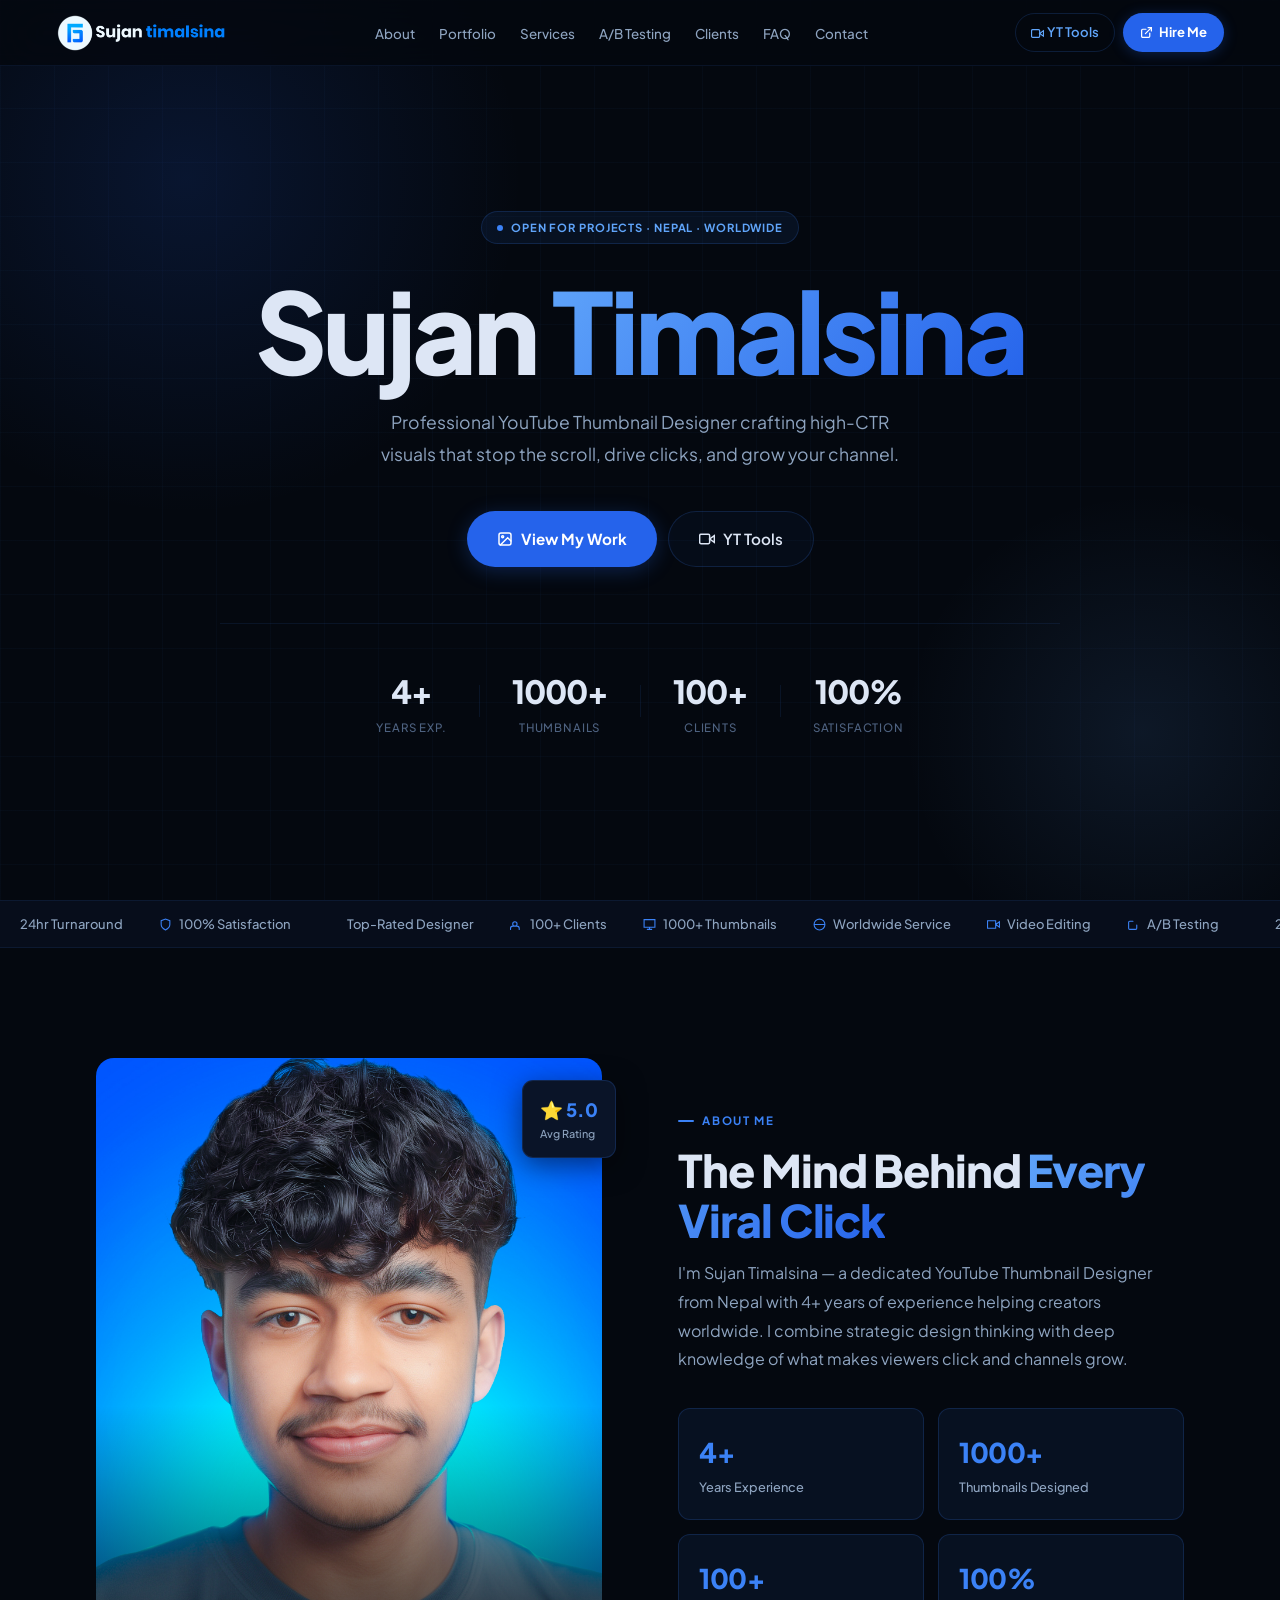
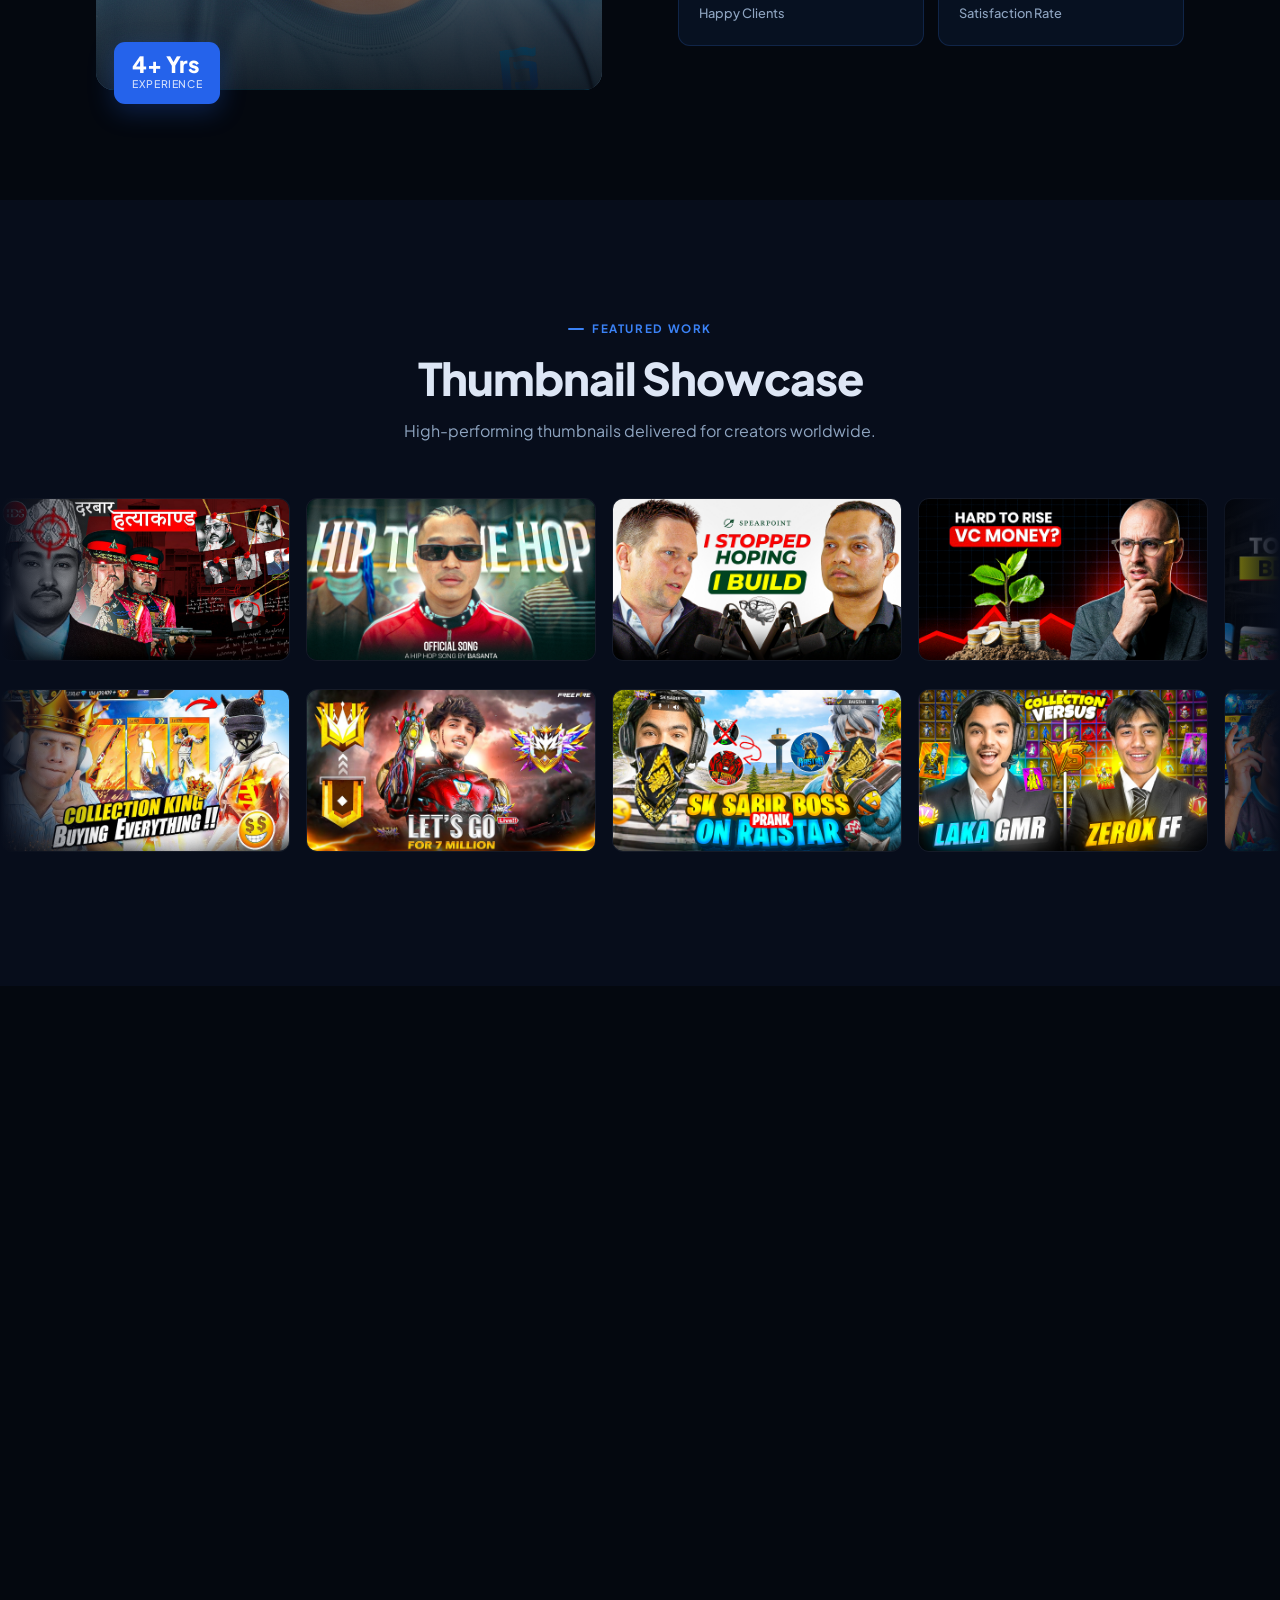
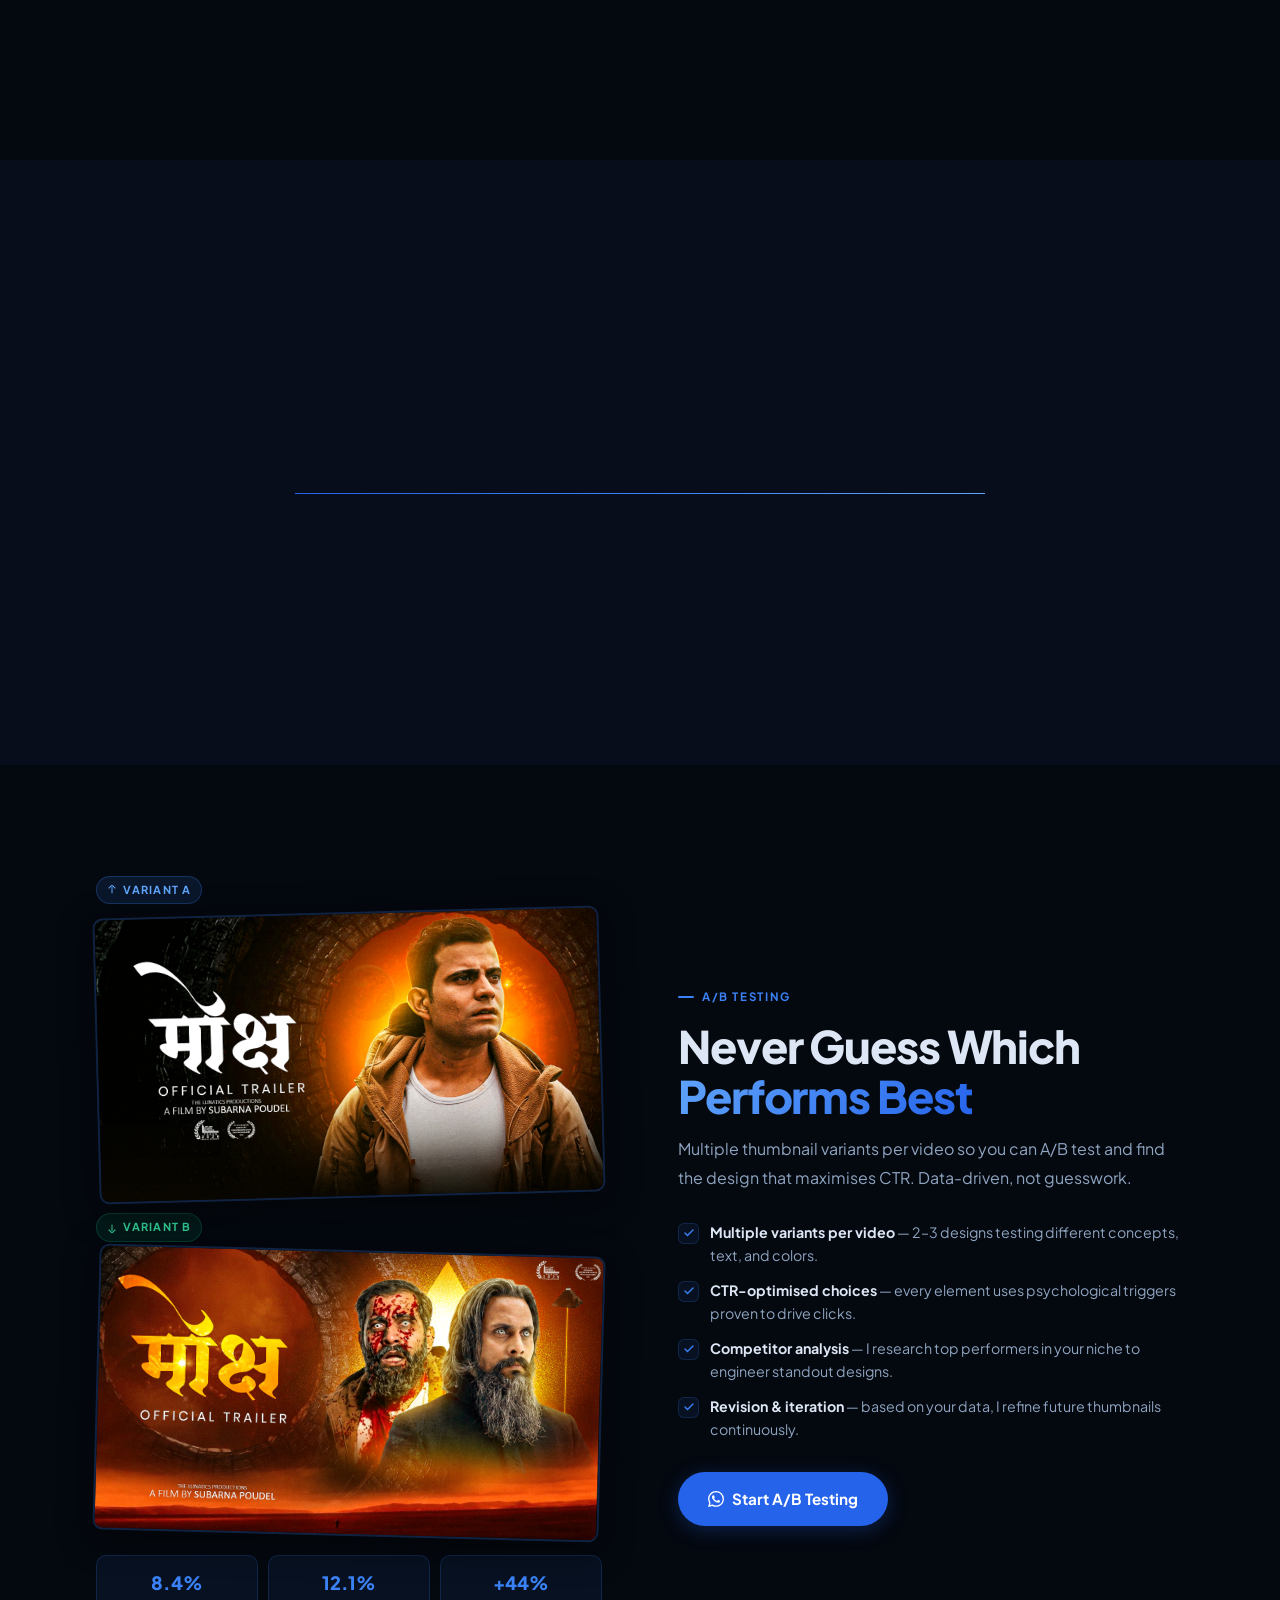
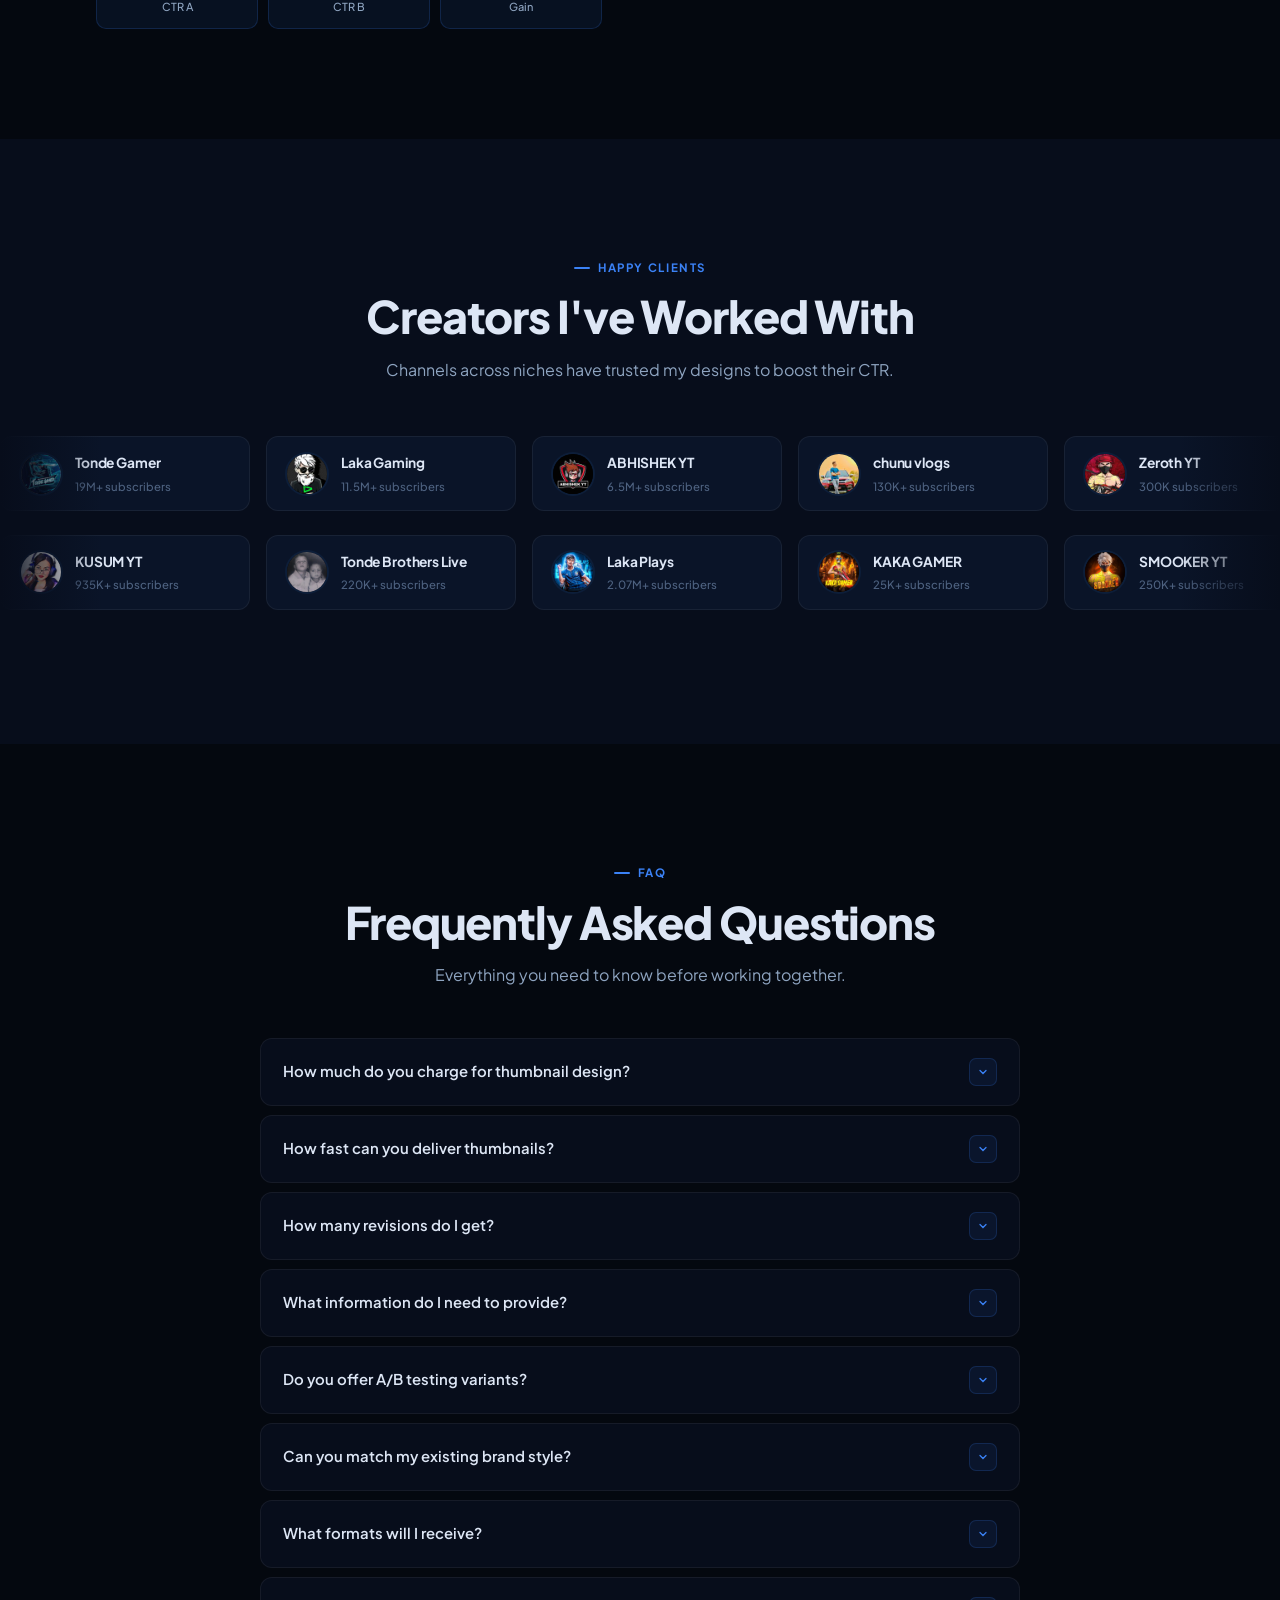
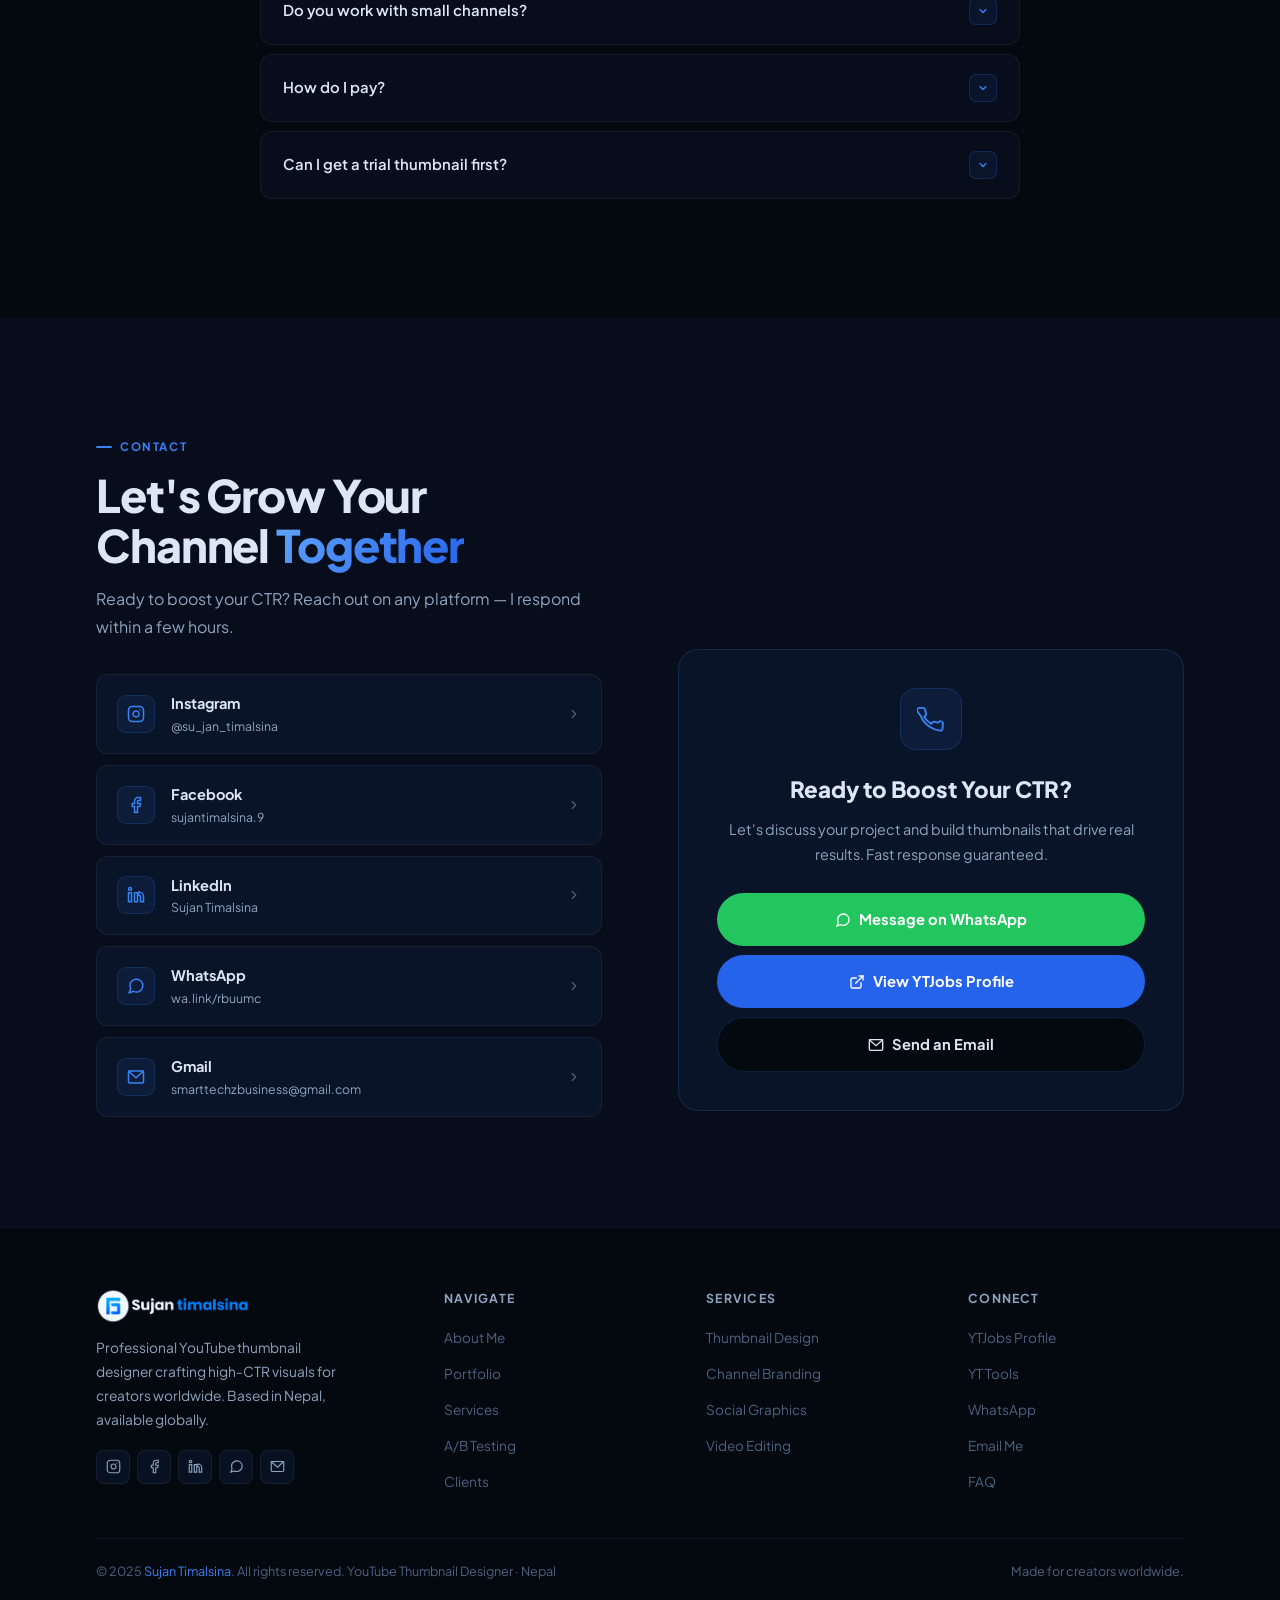
==== index.html @ bb6897b3 "first commit" ====
<!DOCTYPE html>
<html lang="en" class="scroll-smooth">
<head>
    <meta charset="UTF-8">
    <meta name="viewport" content="width=device-width, initial-scale=1.0">
    <title>Sujan Timalsina - Best Nepali Thumbnail & Graphic Designer</title>
    <!--SEO-->
    <meta name="description" content="Sujan Timalsina - Best YouTube Thumbnail Designer in Nepal.">
    <meta name="keywords" content="Sujan Timalsina - Best YouTube Thumbnail Designer in Nepal. Graphics Designer, Gaming Thumbnail, Laka Gaming Thumbnail Maker,Tonde Gamer, All Niches Thumbnail, Nepal's No.1 Designer.">
    <meta name="author" content="Sujan Timalsina">
    <link rel="canonical" href="https://timalsinasujan.com.np/" />
    <meta name="robots" content="index, follow">  
    
    <link rel="preconnect" href="https://fonts.googleapis.com"/>
<link rel="preconnect" href="https://fonts.gstatic.com" crossorigin/>
<link href="https://fonts.googleapis.com/css2?family=Plus+Jakarta+Sans:wght@400;500;600;700;800&display=swap" rel="stylesheet"/>
    
<link rel="apple-touch-icon-precomposed" sizes="57x57" href="apple-touch-icon-57x57.png" />
<link rel="apple-touch-icon-precomposed" sizes="114x114" href="apple-touch-icon-114x114.png" />
<link rel="apple-touch-icon-precomposed" sizes="72x72" href="apple-touch-icon-72x72.png" />
<link rel="apple-touch-icon-precomposed" sizes="144x144" href="apple-touch-icon-144x144.png" />
<link rel="apple-touch-icon-precomposed" sizes="60x60" href="apple-touch-icon-60x60.png" />
<link rel="apple-touch-icon-precomposed" sizes="120x120" href="apple-touch-icon-120x120.png" />
<link rel="apple-touch-icon-precomposed" sizes="76x76" href="apple-touch-icon-76x76.png" />
<link rel="apple-touch-icon-precomposed" sizes="152x152" href="apple-touch-icon-152x152.png" />
<link rel="icon" type="image/png" href="favicon-196x196.png" sizes="196x196" />
<link rel="icon" type="image/png" href="favicon-96x96.png" sizes="96x96" />
<link rel="icon" type="image/png" href="favicon-32x32.png" sizes="32x32" />
<link rel="icon" type="image/png" href="favicon-16x16.png" sizes="16x16" />
<link rel="icon" type="image/png" href="favicon-128.png" sizes="128x128" />
<meta name="application-name" content="&nbsp;"/>
<meta name="msapplication-TileColor" content="#FFFFFF" />
<meta name="msapplication-TileImage" content="mstile-144x144.png" />
<meta name="msapplication-square70x70logo" content="mstile-70x70.png" />
<meta name="msapplication-square150x150logo" content="mstile-150x150.png" />
<meta name="msapplication-wide310x150logo" content="mstile-310x150.png" />
<meta name="msapplication-square310x310logo" content="mstile-310x310.png" />

<link rel="stylesheet" href="style.css">
</head>
<body>
  
<!-- NAV -->
<nav id="nav">
  <a href="#home" class="nl"><img src="logo_png.png" alt="Sujan Timalsina"/></a>
  <ul class="nm">
    <li><a href="#about">About</a></li>
    <li><a href="#work">Portfolio</a></li>
    <li><a href="#expertise">Services</a></li>
    <li><a href="#ab">A/B Testing</a></li>
    <li><a href="#clients">Clients</a></li>
    <li><a href="#faq">FAQ</a></li>
    <li><a href="#contact">Contact</a></li>
  </ul>
  <div class="nact">
    <a href="yt-tools.html" target="_blank" class="n1">
      <svg width="13" height="13" viewBox="0 0 24 24" fill="none" stroke="currentColor" stroke-width="2.2" stroke-linecap="round" style="vertical-align:middle;margin-right:3px"><polygon points="23 7 16 12 23 17 23 7"/><rect x="1" y="5" width="15" height="14" rx="2"/></svg>YT Tools
    </a>
    <a href="https://ytjobs.co/talent/vitrine/428100" target="_blank" class="n2">
      <svg width="13" height="13" viewBox="0 0 24 24" fill="none" stroke="currentColor" stroke-width="2.3" stroke-linecap="round"><path d="M18 13v6a2 2 0 01-2 2H5a2 2 0 01-2-2V8a2 2 0 012-2h6"/><polyline points="15 3 21 3 21 9"/><line x1="10" y1="14" x2="21" y2="3"/></svg>Hire Me
    </a>
  </div>
  <div class="bg" id="bg" onclick="tM()"><span></span><span></span><span></span></div>
</nav>
<div id="dr">
  <a href="#about" onclick="cM()">About</a>
  <a href="#work" onclick="cM()">Portfolio</a>
  <a href="#expertise" onclick="cM()">Services</a>
  <a href="#ab" onclick="cM()">A/B Testing</a>
  <a href="#clients" onclick="cM()">Clients</a>
  <a href="#faq" onclick="cM()">FAQ</a>
  <a href="#contact" onclick="cM()">Contact</a>
  <a href="yt-tools.html" target="_blank" style="color:var(--ac2)">
    <svg width="14" height="14" viewBox="0 0 24 24" fill="none" stroke="currentColor" stroke-width="2" stroke-linecap="round" style="vertical-align:middle;margin-right:4px"><polygon points="23 7 16 12 23 17 23 7"/><rect x="1" y="5" width="15" height="14" rx="2"/></svg>YT Tools
  </a>
  <a href="https://ytjobs.co/talent/vitrine/428100" target="_blank" class="mc">Hire Me on YTJobs</a>
</div>

<!-- HERO -->
<section class="hero" id="home">
  <div class="o1"></div><div class="o2"></div><div class="hg"></div>
  <div class="hi">
    <div class="hb"><span class="hd"></span>Open for Projects · Nepal · Worldwide</div>
    <h1>Sujan <span class="gr">Timalsina</span></h1>
    <p class="hs">Professional YouTube Thumbnail Designer crafting high-CTR visuals that stop the scroll, drive clicks, and grow your channel.</p>
    <div class="hbt">
      <a href="#work" class="bp">
        <svg width="16" height="16" viewBox="0 0 24 24" fill="none" stroke="currentColor" stroke-width="2.2" stroke-linecap="round"><rect x="3" y="3" width="18" height="18" rx="3"/><circle cx="8.5" cy="8.5" r="1.5"/><polyline points="21 15 16 10 5 21"/></svg>
        View My Work
      </a>







      <a href="yt-tools.html" target="_blank" class="bo">




        <svg width="16" height="16" viewBox="0 0 24 24" fill="none" stroke="currentColor" stroke-width="2.2" stroke-linecap="round"><polygon points="23 7 16 12 23 17 23 7"/><rect x="1" y="5" width="15" height="14" rx="2"/></svg>
        YT Tools
      </a>
    </div>
    <div class="hst">
      <div class="hn"><div class="num">4+</div><div class="lbl">Years Exp.</div></div>
      <div class="hdv"></div>
      <div class="hn"><div class="num">1000+</div><div class="lbl">Thumbnails</div></div>
      <div class="hdv"></div>
      <div class="hn"><div class="num">100+</div><div class="lbl">Clients</div></div>
      <div class="hdv"></div>
      <div class="hn"><div class="num">100%</div><div class="lbl">Satisfaction</div></div>
    </div>
  </div>
</section>

<!-- TICKER -->
<div class="tk"><div class="tkr" id="tk"></div></div>

<!-- ABOUT -->
<section class="s" id="about">
  <div class="w">
    <div class="ag">
      <div class="rv aimg-col" style="position:relative">
        <div class="aif"><img src="me.png" alt="Sujan Timalsina"/></div>
        <div class="eb"><div class="big">4+ Yrs</div><div class="sm">Experience</div></div>
        <div class="fc"><div class="fv">⭐ 5.0</div><div class="fk">Avg Rating</div></div>
      </div>
      <div class="rv d2">
        <div class="ey">About Me</div>
        <h2 class="st">The Mind Behind <span class="gr">Every Viral Click</span></h2>
        <p class="ss">I'm Sujan Timalsina — a dedicated YouTube Thumbnail Designer from Nepal with 4+ years of experience helping creators worldwide. I combine strategic design thinking with deep knowledge of what makes viewers click and channels grow.</p>
        <div class="kg">
          <div class="ki rv d1"><div class="v">4+</div><div class="k">Years Experience</div></div>
          <div class="ki rv d2"><div class="v">1000+</div><div class="k">Thumbnails Designed</div></div>
          <div class="ki rv d3"><div class="v">100+</div><div class="k">Happy Clients</div></div>
          <div class="ki rv d4"><div class="v">100%</div><div class="k">Satisfaction Rate</div></div>
        </div>
      </div>
    </div>
  </div>
</section>

<!-- THUMBNAIL SHOWCASE – right after about -->
<section class="s" style="background:var(--bg2);padding-left:0;padding-right:0" id="work">
  <div class="w" style="text-align:center;margin-bottom:clamp(28px,5vw,48px)">
    <div class="ey rv">Featured Work</div>
    <h2 class="st rv d1">Thumbnail Showcase</h2>
    <p class="ss rv d2" style="margin:0 auto">High-performing thumbnails delivered for creators worldwide.</p>
  </div>
  <div class="sw">
    <div class="sf sfl" style="background:linear-gradient(90deg,var(--bg2),transparent)"></div>
    <div class="sf sfr" style="background:linear-gradient(-90deg,var(--bg2),transparent)"></div>
    <div class="str slL" id="tr1"></div>
  </div>
  <div class="sw" style="margin-top:0">
    <div class="sf sfl" style="background:linear-gradient(90deg,var(--bg2),transparent)"></div>
    <div class="sf sfr" style="background:linear-gradient(-90deg,var(--bg2),transparent)"></div>
    <div class="str slR" id="tr2"></div>
  </div>
</section>

<!-- EXPERTISE -->
<section class="s" id="expertise">
  <div class="w">
    <div style="text-align:center;margin-bottom:clamp(32px,5vw,52px)" class="rv">
      <div class="ey">What I Do</div>
      <h2 class="st">My Expertise &amp; Services</h2>
      <p class="ss" style="margin:0 auto">End-to-end visual content for YouTube creators and brands who want to stand out.</p>
    </div>
    <div class="exg">
      <div class="ec rv">
        <div class="ei"><svg width="22" height="22" viewBox="0 0 24 24" fill="none" stroke="currentColor" stroke-width="1.8" stroke-linecap="round"><rect x="2" y="3" width="20" height="14" rx="2"/><circle cx="8.5" cy="9" r="2"/><path d="m21 15-5-5L5 21"/></svg></div>
        <h3>Thumbnail Design</h3>
        <p>High-CTR thumbnails with proven composition, bold typography, and color psychology that compels clicks.</p>
        <div class="tgs"><span class="tg">YouTube</span><span class="tg">High-CTR</span><span class="tg">24hr</span></div>
      </div>
      <div class="ec rv d1">
        <div class="ei"><svg width="22" height="22" viewBox="0 0 24 24" fill="none" stroke="currentColor" stroke-width="1.8" stroke-linecap="round"><circle cx="12" cy="12" r="10"/><path d="M12 2a14.5 14.5 0 000 20M2 12h20"/></svg></div>
        <h3>Channel Branding</h3>
        <p>Complete YouTube brand identity — banners, profile art, end screens, and cohesive visual language.</p>
        <div class="tgs"><span class="tg">Banner</span><span class="tg">Brand Kit</span><span class="tg">Identity</span></div>
      </div>
      <div class="ec rv d2">
        <div class="ei"><svg width="22" height="22" viewBox="0 0 24 24" fill="none" stroke="currentColor" stroke-width="1.8" stroke-linecap="round"><rect x="5" y="2" width="14" height="20" rx="2"/><path d="M12 18h.01M9 7h6M9 11h6M9 15h3"/></svg></div>
        <h3>Social Media Graphics</h3>
        <p>Platform-optimised visuals for Instagram, Facebook and more — posts, stories, and covers.</p>
        <div class="tgs"><span class="tg">Instagram</span><span class="tg">Facebook</span><span class="tg">Posts</span></div>
      </div>
      <div class="ec rv d3">
        <div class="ei"><svg width="22" height="22" viewBox="0 0 24 24" fill="none" stroke="currentColor" stroke-width="1.8" stroke-linecap="round"><polygon points="23 7 16 12 23 17 23 7"/><rect x="1" y="5" width="15" height="14" rx="2"/></svg></div>
        <h3>Video Editing</h3>
        <p>Professional editing with dynamic cuts, motion graphics, color grading, and engaging pacing.</p>
        <div class="tgs"><span class="tg">YouTube Edits</span><span class="tg">Motion</span><span class="tg">Grade</span></div>
      </div>
    </div>
  </div>
</section>

<!-- PROCESS -->
<section class="s" style="background:var(--bg2)" id="process">
  <div class="w">
    <div style="text-align:center;margin-bottom:clamp(36px,6vw,60px)" class="rv">
      <div class="ey">How It Works</div>
      <h2 class="st">Get Your Thumbnail in 3 Steps</h2>
      <p class="ss" style="margin:0 auto">From brief to delivery in as little as 24 hours.</p>
    </div>
    <div class="pss">
      <div class="ps rv"><div class="pn">01</div><h3>Share Your Brief</h3><p>Send your video topic, niche, references, brand colors, and requirements via WhatsApp or email.</p></div>
      <div class="ps rv d2"><div class="pn">02</div><h3>Design &amp; Revision</h3><p>I craft with precision then send for review. Unlimited revisions until you're 100% satisfied.</p></div>
      <div class="ps rv d3"><div class="pn">03</div><h3>Receive &amp; Publish</h3><p>Receive final files in full resolution — ready to upload. Watch your CTR climb.</p></div>
    </div>
  </div>
</section>

<!-- A/B TESTING -->
<section class="s" id="ab">
  <div class="w">
    <div class="abg">
      <div class="rv">
        <div class="abl a"><svg width="10" height="10" viewBox="0 0 24 24" fill="none" stroke="currentColor" stroke-width="2.5"><path d="M12 20V4M4 8l8-8 8 8"/></svg>Variant A</div>
        <div class="abi" style="transform:rotate(-1.5deg)"><img src="thumbnailA.jpg" alt="Variant A"/></div>
        <div class="abl b"><svg width="10" height="10" viewBox="0 0 24 24" fill="none" stroke="currentColor" stroke-width="2.5"><path d="M12 4v16M4 16l8 8 8-8"/></svg>Variant B</div>
        <div class="abi" style="transform:rotate(1.5deg)"><img src="thumbnailB.jpg" alt="Variant B"/></div>
        <div class="abr">
          <div class="abb"><div class="bv">8.4%</div><div class="bk">CTR A</div></div>
          <div class="abb"><div class="bv">12.1%</div><div class="bk">CTR B</div></div>
          <div class="abb"><div class="bv">+44%</div><div class="bk">Gain</div></div>
        </div>
      </div>
      <div class="rv d2">
        <div class="ey">A/B Testing</div>
        <h2 class="st">Never Guess Which <span class="gr">Performs Best</span></h2>
        <p class="ss">Multiple thumbnail variants per video so you can A/B test and find the design that maximises CTR. Data-driven, not guesswork.</p>
        <div class="cl">
          <div class="ci"><div class="ck"><svg width="12" height="12" viewBox="0 0 24 24" fill="none" stroke="currentColor" stroke-width="2.8" stroke-linecap="round"><polyline points="20 6 9 17 4 12"/></svg></div><p><strong>Multiple variants per video</strong> — 2–3 designs testing different concepts, text, and colors.</p></div>
          <div class="ci"><div class="ck"><svg width="12" height="12" viewBox="0 0 24 24" fill="none" stroke="currentColor" stroke-width="2.8" stroke-linecap="round"><polyline points="20 6 9 17 4 12"/></svg></div><p><strong>CTR-optimised choices</strong> — every element uses psychological triggers proven to drive clicks.</p></div>
          <div class="ci"><div class="ck"><svg width="12" height="12" viewBox="0 0 24 24" fill="none" stroke="currentColor" stroke-width="2.8" stroke-linecap="round"><polyline points="20 6 9 17 4 12"/></svg></div><p><strong>Competitor analysis</strong> — I research top performers in your niche to engineer standout designs.</p></div>
          <div class="ci"><div class="ck"><svg width="12" height="12" viewBox="0 0 24 24" fill="none" stroke="currentColor" stroke-width="2.8" stroke-linecap="round"><polyline points="20 6 9 17 4 12"/></svg></div><p><strong>Revision &amp; iteration</strong> — based on your data, I refine future thumbnails continuously.</p></div>
        </div>
        <div style="margin-top:clamp(18px,3vw,30px)">
          <a href="https://wa.link/rbuumc" target="_blank" class="bp" style="display:inline-flex">
            <svg width="16" height="16" viewBox="0 0 24 24" fill="currentColor"><path d="M17.472 14.382c-.297-.149-1.758-.867-2.03-.967-.273-.099-.471-.148-.67.15-.197.297-.767.966-.94 1.164-.173.199-.347.223-.644.075-.297-.15-1.255-.463-2.39-1.475-.883-.788-1.48-1.761-1.653-2.059-.173-.297-.018-.458.13-.606.134-.133.298-.347.446-.52.149-.174.198-.298.298-.497.099-.198.05-.371-.025-.52-.075-.149-.669-1.612-.916-2.207-.242-.579-.487-.5-.669-.51-.173-.008-.371-.01-.57-.01-.198 0-.52.074-.792.372-.272.297-1.04 1.016-1.04 2.479 0 1.462 1.065 2.875 1.213 3.074.149.198 2.096 3.2 5.077 4.487.709.306 1.262.489 1.694.625.712.227 1.36.195 1.871.118.571-.085 1.758-.719 2.006-1.413.248-.694.248-1.289.173-1.413-.074-.124-.272-.198-.57-.347m-5.421 7.403h-.004a9.87 9.87 0 01-5.031-1.378l-.361-.214-3.741.982.998-3.648-.235-.374a9.86 9.86 0 01-1.51-5.26c.001-5.45 4.436-9.884 9.888-9.884 2.64 0 5.122 1.03 6.988 2.898a9.825 9.825 0 012.893 6.994c-.003 5.45-4.437 9.884-9.885 9.884m8.413-18.297A11.815 11.815 0 0012.05 0C5.495 0 .16 5.335.157 11.892c0 2.096.547 4.142 1.588 5.945L.057 24l6.305-1.654a11.882 11.882 0 005.683 1.448h.005c6.554 0 11.89-5.335 11.893-11.893a11.821 11.821 0 00-3.48-8.413z"/></svg>
            Start A/B Testing
          </a>
        </div>
      </div>
    </div>
  </div>
</section>

<!-- CLIENT LOGOS – 20 clients, 2 rows sliding -->
<section class="s" style="background:var(--bg2);padding-left:0;padding-right:0" id="clients">
  <div class="w" style="text-align:center;margin-bottom:clamp(28px,5vw,48px)">
    <div class="ey rv">Happy Clients</div>
    <h2 class="st rv d1">Creators I've Worked With</h2>
    <p class="ss rv d2" style="margin:0 auto">Channels across niches have trusted my designs to boost their CTR.</p>
  </div>
  <div class="sw" style="margin-bottom:clamp(11px,2vw,16px)">
    <div class="sf sfl" style="background:linear-gradient(90deg,var(--bg2),transparent)"></div>
    <div class="sf sfr" style="background:linear-gradient(-90deg,var(--bg2),transparent)"></div>
    <div class="str slL" id="cRow1" style="animation-duration:38s"></div>
  </div>
  <div class="sw">
    <div class="sf sfl" style="background:linear-gradient(90deg,var(--bg2),transparent)"></div>
    <div class="sf sfr" style="background:linear-gradient(-90deg,var(--bg2),transparent)"></div>
    <div class="str slR" id="cRow2" style="animation-duration:42s"></div>
  </div>
</section>

<!-- FAQ -->
<section class="s" id="faq">
  <div class="w">
    <div style="text-align:center;margin-bottom:clamp(28px,5vw,48px)" class="rv">
      <div class="ey">FAQ</div>
      <h2 class="st">Frequently Asked Questions</h2>
      <p class="ss" style="margin:0 auto">Everything you need to know before working together.</p>
    </div>
    <div class="fqw" id="fqList"></div>
  </div>
</section>


<!-- CONTACT -->
<section class="s" style="background:var(--bg2)" id="contact">
  <div class="w">
    <div class="cg">
      <div class="rv">
        <div class="ey">Contact</div>
       <h2 class="st">Let's Grow Your Channel <span class="gr">Together</span></h2>
        <p class="ss">Ready to boost your CTR? Reach out on any platform — I respond within a few hours.</p>
        <div class="sl2">
          <!-- All icons: plain single accent-color style, perfectly aligned -->
          <a href="https://www.instagram.com/su_jan_timalsina/?__pwa=1" target="_blank" class="si">
            <div class="sib"><svg width="18" height="18" viewBox="0 0 24 24" fill="none" stroke="currentColor" stroke-width="2" stroke-linecap="round"><rect x="2" y="2" width="20" height="20" rx="5"/><path d="M16 11.37A4 4 0 1112.63 8 4 4 0 0116 11.37z"/><line x1="17.5" y1="6.5" x2="17.51" y2="6.5"/></svg></div>
            <div style="min-width:0;flex:1"><div class="sin">Instagram</div><div class="sih">@su_jan_timalsina</div></div>
            <div class="sia"><svg width="14" height="14" viewBox="0 0 24 24" fill="none" stroke="currentColor" stroke-width="2" stroke-linecap="round"><polyline points="9 18 15 12 9 6"/></svg></div>
          </a>
          <a href="https://www.facebook.com/sujantimalsina.9" target="_blank" class="si">
            <div class="sib"><svg width="18" height="18" viewBox="0 0 24 24" fill="none" stroke="currentColor" stroke-width="2" stroke-linecap="round"><path d="M18 2h-3a5 5 0 00-5 5v3H7v4h3v8h4v-8h3l1-4h-4V7a1 1 0 011-1h3z"/></svg></div>
            <div style="min-width:0;flex:1"><div class="sin">Facebook</div><div class="sih">sujantimalsina.9</div></div>
            <div class="sia"><svg width="14" height="14" viewBox="0 0 24 24" fill="none" stroke="currentColor" stroke-width="2" stroke-linecap="round"><polyline points="9 18 15 12 9 6"/></svg></div>
          </a>
          <a href="https://www.linkedin.com/in/sujan-timalsina-bb8556321" target="_blank" class="si">
            <div class="sib"><svg width="18" height="18" viewBox="0 0 24 24" fill="none" stroke="currentColor" stroke-width="2" stroke-linecap="round"><path d="M16 8a6 6 0 016 6v7h-4v-7a2 2 0 00-4 0v7h-4V9h4v2a6 6 0 012-2z"/><rect x="2" y="9" width="4" height="12"/><circle cx="4" cy="4" r="2"/></svg></div>
            <div style="min-width:0;flex:1"><div class="sin">LinkedIn</div><div class="sih">Sujan Timalsina</div></div>
            <div class="sia"><svg width="14" height="14" viewBox="0 0 24 24" fill="none" stroke="currentColor" stroke-width="2" stroke-linecap="round"><polyline points="9 18 15 12 9 6"/></svg></div>
          </a>
          <a href="https://wa.link/rbuumc" target="_blank" class="si">
            <div class="sib"><svg width="18" height="18" viewBox="0 0 24 24" fill="none" stroke="currentColor" stroke-width="2" stroke-linecap="round"><path d="M21 11.5a8.38 8.38 0 01-.9 3.8 8.5 8.5 0 01-7.6 4.7 8.38 8.38 0 01-3.8-.9L3 21l1.9-5.7a8.38 8.38 0 01-.9-3.8 8.5 8.5 0 014.7-7.6 8.38 8.38 0 013.8-.9h.5a8.48 8.48 0 018 8v.5z"/></svg></div>
            <div style="min-width:0;flex:1"><div class="sin">WhatsApp</div><div class="sih">wa.link/rbuumc</div></div>
            <div class="sia"><svg width="14" height="14" viewBox="0 0 24 24" fill="none" stroke="currentColor" stroke-width="2" stroke-linecap="round"><polyline points="9 18 15 12 9 6"/></svg></div>
          </a>
          <a href="mailto:smarttechzbusiness@gmail.com" class="si">
            <div class="sib"><svg width="18" height="18" viewBox="0 0 24 24" fill="none" stroke="currentColor" stroke-width="2" stroke-linecap="round"><rect x="2" y="4" width="20" height="16" rx="2"/><polyline points="22 4 12 13 2 4"/></svg></div>
            <div style="min-width:0;flex:1"><div class="sin">Gmail</div><div class="sih">smarttechzbusiness@gmail.com</div></div>
            <div class="sia"><svg width="14" height="14" viewBox="0 0 24 24" fill="none" stroke="currentColor" stroke-width="2" stroke-linecap="round"><polyline points="9 18 15 12 9 6"/></svg></div>
          </a>
        </div>
      </div>
      <div class="ctb rv d2">
        <div class="ctico"><svg width="28" height="28" viewBox="0 0 24 24" fill="none" stroke="currentColor" stroke-width="1.6" stroke-linecap="round"><path d="M22 16.92v3a2 2 0 01-2.18 2 19.79 19.79 0 01-8.63-3.07A19.5 19.5 0 013.07 9.18 19.79 19.79 0 01.01 4.59 2 2 0 012 2.5h3a2 2 0 012 1.72c.127.96.361 1.903.7 2.81a2 2 0 01-.45 2.11L6.09 10.1a16 16 0 006 6l1.27-1.27a2 2 0 012.11-.45c.907.339 1.85.573 2.81.7A2 2 0 0122 16.92z"/></svg></div>
        <h3>Ready to Boost Your CTR?</h3>
        <p>Let's discuss your project and build thumbnails that drive real results. Fast response guaranteed.</p>
        <div class="cbs">
          <a href="https://wa.link/rbuumc" target="_blank" class="cb wa">
            <svg width="16" height="16" viewBox="0 0 24 24" fill="none" stroke="currentColor" stroke-width="2" stroke-linecap="round"><path d="M21 11.5a8.38 8.38 0 01-.9 3.8 8.5 8.5 0 01-7.6 4.7 8.38 8.38 0 01-3.8-.9L3 21l1.9-5.7a8.38 8.38 0 01-.9-3.8 8.5 8.5 0 014.7-7.6 8.38 8.38 0 013.8-.9h.5a8.48 8.48 0 018 8v.5z"/></svg>
            Message on WhatsApp
          </a>
          <a href="https://ytjobs.co/talent/vitrine/428100" target="_blank" class="cb yj">
            <svg width="16" height="16" viewBox="0 0 24 24" fill="none" stroke="currentColor" stroke-width="2" stroke-linecap="round"><path d="M18 13v6a2 2 0 01-2 2H5a2 2 0 01-2-2V8a2 2 0 012-2h6"/><polyline points="15 3 21 3 21 9"/><line x1="10" y1="14" x2="21" y2="3"/></svg>
            View YTJobs Profile
          </a>
          <a href="mailto:smarttechzbusiness@gmail.com" class="cb em">
            <svg width="16" height="16" viewBox="0 0 24 24" fill="none" stroke="currentColor" stroke-width="2" stroke-linecap="round"><rect x="2" y="4" width="20" height="16" rx="2"/><polyline points="22 4 12 13 2 4"/></svg>
            Send an Email
          </a>
        </div>
      </div>
    </div>
  </div>
</section>

<!-- FOOTER -->
<footer>
  <div class="w">
    <div class="fg">
      <div class="fb">
        <img src="logo_png.png" alt="Sujan Timalsina"/>
        <p>Professional YouTube thumbnail designer crafting high-CTR visuals for creators worldwide. Based in Nepal, available globally.</p>
        <div class="fso">
          <a href="https://www.instagram.com/su_jan_timalsina/?__pwa=1" target="_blank" class="fsi" title="Instagram"><svg width="15" height="15" viewBox="0 0 24 24" fill="none" stroke="currentColor" stroke-width="1.8" stroke-linecap="round"><rect x="2" y="2" width="20" height="20" rx="5"/><path d="M16 11.37A4 4 0 1112.63 8 4 4 0 0116 11.37z"/><line x1="17.5" y1="6.5" x2="17.51" y2="6.5"/></svg></a>
          <a href="https://www.facebook.com/sujantimalsina.9" target="_blank" class="fsi" title="Facebook"><svg width="15" height="15" viewBox="0 0 24 24" fill="none" stroke="currentColor" stroke-width="1.8" stroke-linecap="round"><path d="M18 2h-3a5 5 0 00-5 5v3H7v4h3v8h4v-8h3l1-4h-4V7a1 1 0 011-1h3z"/></svg></a>
          <a href="https://www.linkedin.com/in/sujan-timalsina-bb8556321" target="_blank" class="fsi" title="LinkedIn"><svg width="15" height="15" viewBox="0 0 24 24" fill="none" stroke="currentColor" stroke-width="1.8" stroke-linecap="round"><path d="M16 8a6 6 0 016 6v7h-4v-7a2 2 0 00-4 0v7h-4V9h4v2a6 6 0 012-2z"/><rect x="2" y="9" width="4" height="12"/><circle cx="4" cy="4" r="2"/></svg></a>
          <a href="https://wa.link/rbuumc" target="_blank" class="fsi" title="WhatsApp"><svg width="15" height="15" viewBox="0 0 24 24" fill="none" stroke="currentColor" stroke-width="1.8" stroke-linecap="round"><path d="M21 11.5a8.38 8.38 0 01-.9 3.8 8.5 8.5 0 01-7.6 4.7 8.38 8.38 0 01-3.8-.9L3 21l1.9-5.7a8.38 8.38 0 01-.9-3.8 8.5 8.5 0 014.7-7.6 8.38 8.38 0 013.8-.9h.5a8.48 8.48 0 018 8v.5z"/></svg></a>
          <a href="mailto:smarttechzbusiness@gmail.com" class="fsi" title="Email"><svg width="15" height="15" viewBox="0 0 24 24" fill="none" stroke="currentColor" stroke-width="1.8" stroke-linecap="round"><rect x="2" y="4" width="20" height="16" rx="2"/><polyline points="22 4 12 13 2 4"/></svg></a>
        </div>
      </div>
      <div class="fc2"><h4>Navigate</h4><ul><li><a href="#about">About Me</a></li><li><a href="#work">Portfolio</a></li><li><a href="#expertise">Services</a></li><li><a href="#ab">A/B Testing</a></li><li><a href="#clients">Clients</a></li></ul></div>
      <div class="fc2"><h4>Services</h4><ul><li><a href="#expertise">Thumbnail Design</a></li><li><a href="#expertise">Channel Branding</a></li><li><a href="#expertise">Social Graphics</a></li><li><a href="#expertise">Video Editing</a></li></ul></div>
      <div class="fc2"><h4>Connect</h4><ul><li><a href="https://ytjobs.co/talent/vitrine/428100" target="_blank">YTJobs Profile</a></li><li><a href="yt-tools.html" target="_blank">YT Tools</a></li><li><a href="https://wa.link/rbuumc" target="_blank">WhatsApp</a></li><li><a href="mailto:smarttechzbusiness@gmail.com">Email Me</a></li><li><a href="#faq">FAQ</a></li></ul></div>
    </div>
    <div class="fbt">
      <p>© 2025 <a href="#">Sujan Timalsina</a>. All rights reserved. YouTube Thumbnail Designer · Nepal</p>
      <p>Made for creators worldwide.</p>
    </div>
  </div>
</footer>
<script src="script.js"></script>
</body>
</html>
---- style.css ----
:root{
  --bg:#04080f;--bg2:#070d1b;--bg3:#0a1428;
  --ac:#2563eb;--ac2:#3b82f6;--ac3:#60a5fa;
  --glow:rgba(37,99,235,.28);--sub:rgba(59,130,246,.08);--bdr:rgba(59,130,246,.18);
  --tx:#dde6f5;--tx2:#8ea4c0;--mt:#4e6280;
  --ln:rgba(59,130,246,.1);--ln2:rgba(255,255,255,.06);
  --r:12px;--r2:20px;
  --f:'Plus Jakarta Sans',system-ui,sans-serif;
}
*,*::before,*::after{box-sizing:border-box;margin:0;padding:0}
html{scroll-behavior:smooth;-webkit-text-size-adjust:100%}
body{background:var(--bg);color:var(--tx);font-family:var(--f);line-height:1.7;overflow-x:hidden;-webkit-font-smoothing:antialiased}
img{display:block;max-width:100%;height:auto}
a{text-decoration:none;color:inherit}
button{cursor:pointer;font-family:var(--f);border:none;background:none}
::-webkit-scrollbar{width:4px}
::-webkit-scrollbar-track{background:var(--bg)}
::-webkit-scrollbar-thumb{background:var(--ac);border-radius:99px}
::selection{background:var(--ac);color:#fff}

/* layout */
.w{width:100%;max-width:1200px;margin:0 auto;padding:0 clamp(16px,5vw,56px)}
.s{padding:clamp(64px,9vw,110px) 0}
.ey{display:inline-flex;align-items:center;gap:8px;font-size:.72rem;font-weight:700;letter-spacing:.14em;text-transform:uppercase;color:var(--ac2);margin-bottom:14px}
.ey::before{content:'';width:16px;height:2px;background:var(--ac2);border-radius:2px;flex-shrink:0}
.st{font-size:clamp(1.75rem,4.5vw,2.8rem);font-weight:800;line-height:1.12;letter-spacing:-.025em;margin-bottom:14px}
.ss{color:var(--tx2);font-size:clamp(.88rem,2vw,1rem);line-height:1.8;max-width:540px}
.gr{background:linear-gradient(130deg,var(--ac3),var(--ac));-webkit-background-clip:text;-webkit-text-fill-color:transparent;background-clip:text}
.rv{opacity:0;transform:translateY(22px);transition:opacity .6s ease,transform .6s ease}
.rv.in{opacity:1;transform:none}
.d1{transition-delay:.1s}.d2{transition-delay:.18s}.d3{transition-delay:.26s}.d4{transition-delay:.34s}

/* ── NAV ── */
#nav{position:fixed;top:0;left:0;right:0;z-index:300;height:clamp(58px,7vw,66px);display:flex;align-items:center;justify-content:space-between;padding:0 clamp(14px,5vw,56px);background:rgba(4,8,15,.82);backdrop-filter:blur(20px);-webkit-backdrop-filter:blur(20px);border-bottom:1px solid var(--ln);transition:background .3s}
#nav.sol{background:rgba(4,8,15,.97)}
.nl img{height:clamp(30px,5vw,40px);width:auto}
.nm{display:flex;align-items:center;gap:2px;list-style:none}
.nm a{padding:6px 11px;border-radius:8px;font-size:.84rem;font-weight:500;color:var(--tx2);transition:color .2s,background .2s;white-space:nowrap}
.nm a:hover{color:var(--tx);background:var(--sub)}
.nact{display:flex;align-items:center;gap:8px}
.n1{border:1.5px solid var(--bdr);color:var(--ac3);padding:7px 15px;border-radius:99px;font-size:.82rem;font-weight:600;transition:all .2s;white-space:nowrap}
.n1:hover{background:var(--sub);border-color:var(--ac2)}
.n2{background:var(--ac);color:#fff;padding:8px 17px;border-radius:99px;font-size:.82rem;font-weight:700;transition:all .2s;box-shadow:0 2px 14px var(--glow);display:inline-flex;align-items:center;gap:6px;white-space:nowrap}
.n2:hover{background:#1d4ed8;transform:translateY(-1px)}
.bg{display:none;flex-direction:column;gap:5px;cursor:pointer;padding:6px;border-radius:8px}
.bg span{width:22px;height:2px;background:var(--tx);border-radius:2px;display:block;transition:.28s}
.bg.op span:nth-child(1){transform:rotate(45deg) translate(5px,5px)}
.bg.op span:nth-child(2){opacity:0;transform:scaleX(0)}
.bg.op span:nth-child(3){transform:rotate(-45deg) translate(5px,-5px)}
#dr{display:none;position:fixed;inset:clamp(58px,7vw,66px) 0 0;z-index:299;background:rgba(4,8,15,.98);backdrop-filter:blur(24px);padding:clamp(18px,4vw,28px) clamp(14px,5vw,28px);flex-direction:column;gap:4px;overflow-y:auto}
#dr.op{display:flex}
#dr a{padding:12px 15px;border-radius:10px;font-size:.95rem;font-weight:500;color:var(--tx2);border-bottom:1px solid var(--ln);transition:color .2s}
#dr a:hover{color:var(--tx)}
.mc{margin-top:10px!important;background:var(--ac)!important;color:#fff!important;text-align:center;border-radius:99px!important;padding:14px!important;font-weight:700!important;border-bottom:none!important;box-shadow:0 4px 18px var(--glow)}

/* ── HERO ── */
.hero{min-height:100svh;display:flex;align-items:center;justify-content:center;text-align:center;padding:clamp(88px,13vw,124px) clamp(14px,5vw,56px) clamp(56px,8vw,76px);position:relative;overflow:hidden}
.o1{position:absolute;width:clamp(260px,55vw,680px);height:clamp(260px,55vw,680px);border-radius:50%;background:radial-gradient(circle,rgba(37,99,235,.15) 0%,transparent 70%);top:-18%;left:-12%;pointer-events:none}
.o2{position:absolute;width:clamp(180px,38vw,480px);height:clamp(180px,38vw,480px);border-radius:50%;background:radial-gradient(circle,rgba(96,165,250,.1) 0%,transparent 70%);bottom:-8%;right:-8%;pointer-events:none}
.hg{position:absolute;inset:0;background-image:linear-gradient(rgba(59,130,246,.032) 1px,transparent 1px),linear-gradient(90deg,rgba(59,130,246,.032) 1px,transparent 1px);background-size:clamp(32px,5.5vw,54px) clamp(32px,5.5vw,54px);pointer-events:none}
.hi{position:relative;z-index:1;max-width:840px;width:100%}
.hb{display:inline-flex;align-items:center;gap:8px;padding:6px 15px;border-radius:99px;border:1px solid var(--bdr);background:var(--sub);font-size:.7rem;font-weight:700;letter-spacing:.08em;text-transform:uppercase;color:var(--ac3);margin-bottom:clamp(18px,3.5vw,28px);animation:fu .6s ease both}
.hd{width:6px;height:6px;border-radius:50%;background:var(--ac2);animation:bk 2s infinite;flex-shrink:0}
@keyframes bk{0%,100%{opacity:1}50%{opacity:.2}}
.hero h1{font-size:clamp(2.6rem,9vw,7rem);font-weight:800;line-height:1.03;letter-spacing:-.035em;animation:fu .6s .1s ease both}
.hs{font-size:clamp(.9rem,2.2vw,1.1rem);color:var(--tx2);max-width:550px;margin:clamp(14px,2.5vw,20px) auto clamp(24px,4.5vw,40px);animation:fu .6s .2s ease both;line-height:1.8}
.hbt{display:flex;gap:11px;justify-content:center;flex-wrap:wrap;animation:fu .6s .3s ease both}
.bp{display:inline-flex;align-items:center;gap:8px;background:var(--ac);color:#fff;padding:clamp(12px,2vw,14px) clamp(22px,4vw,30px);border-radius:99px;font-size:clamp(.86rem,2vw,.95rem);font-weight:700;transition:all .22s;box-shadow:0 4px 20px var(--glow)}
.bp:hover{background:#1d4ed8;transform:translateY(-3px);box-shadow:0 10px 32px var(--glow)}
.bo{display:inline-flex;align-items:center;gap:8px;border:1.5px solid var(--bdr);color:var(--tx);padding:clamp(12px,2vw,14px) clamp(22px,4vw,30px);border-radius:99px;font-size:clamp(.86rem,2vw,.95rem);font-weight:600;transition:all .22s;background:rgba(59,130,246,.04)}
.bo:hover{border-color:var(--ac2);color:var(--ac3);background:var(--sub);transform:translateY(-3px)}
.hst{display:flex;align-items:center;justify-content:center;gap:clamp(14px,4vw,32px);flex-wrap:wrap;margin-top:clamp(36px,6vw,56px);padding-top:clamp(24px,4.5vw,40px);border-top:1px solid var(--ln);animation:fu .6s .4s ease both}
.hn .num{font-size:clamp(1.3rem,3.5vw,2rem);font-weight:800;letter-spacing:-.03em}
.hn .lbl{font-size:clamp(.62rem,1.4vw,.72rem);font-weight:500;color:var(--mt);text-transform:uppercase;letter-spacing:.07em}
.hdv{width:1px;height:32px;background:var(--ln)}
@keyframes fu{from{opacity:0;transform:translateY(20px)}to{opacity:1;transform:none}}

/* ── TICKER ── */
.tk{background:var(--bg2);border-top:1px solid var(--ln);border-bottom:1px solid var(--ln);padding:12px 0;overflow:hidden}
.tkr{display:flex;gap:36px;width:max-content;animation:slL 28s linear infinite}
.tkr:hover{animation-play-state:paused}
.ti{display:flex;align-items:center;gap:7px;flex-shrink:0;color:var(--tx2);font-size:.81rem;font-weight:500;white-space:nowrap}
.ti svg{color:var(--ac2);flex-shrink:0}

/* ── ABOUT ── */
.ag{display:grid;grid-template-columns:1fr 1fr;gap:clamp(28px,6vw,80px);align-items:center}
.aif{border-radius:18px;overflow:hidden;position:relative}
.aif::after{content:'';position:absolute;inset:0;background:linear-gradient(180deg,transparent 55%,rgba(4,8,15,.82));pointer-events:none}
.aif img{width:100%;aspect-ratio:4/5;object-fit:cover;object-position:top center}
.eb{position:absolute;bottom:-14px;left:18px;z-index:2;background:var(--ac);border-radius:11px;padding:11px 18px;box-shadow:0 7px 26px var(--glow)}
.eb .big{font-size:1.4rem;font-weight:800;color:#fff;line-height:1}
.eb .sm{font-size:.66rem;font-weight:500;color:rgba(255,255,255,.8);text-transform:uppercase;letter-spacing:.06em}
.fc{position:absolute;top:22px;right:-14px;background:var(--bg3);border:1px solid var(--bdr);border-radius:11px;padding:13px 17px;box-shadow:0 7px 28px rgba(0,0,0,.5)}
.fc .fv{font-size:1.15rem;font-weight:800;color:var(--ac2)}
.fc .fk{font-size:.68rem;color:var(--tx2);font-weight:500}
.kg{display:grid;grid-template-columns:1fr 1fr;gap:clamp(9px,2vw,14px);margin-top:clamp(22px,3.5vw,34px)}
.ki{background:var(--sub);border:1px solid var(--bdr);border-radius:var(--r);padding:clamp(13px,2.5vw,20px);transition:all .25s}
.ki:hover{border-color:var(--ac2);transform:translateY(-3px)}
.ki .v{font-size:clamp(1.3rem,3vw,1.7rem);font-weight:800;color:var(--ac2);letter-spacing:-.02em}
.ki .k{font-size:clamp(.7rem,1.5vw,.8rem);color:var(--tx2);margin-top:2px;font-weight:500}

/* ── SLIDER COMMON ── */
.sw{overflow:hidden;position:relative;margin-bottom:clamp(12px,2vw,20px)}
.sf{position:absolute;top:0;bottom:0;width:clamp(48px,8vw,120px);z-index:2;pointer-events:none}
.sfl{left:0}
.sfr{right:0}
.str{display:flex;gap:clamp(10px,1.8vw,16px);width:max-content;padding:4px 0}
.slL{animation:slL 40s linear infinite}
.slR{animation:slR 46s linear infinite}
.str:hover{animation-play-state:paused}
@keyframes slL{from{transform:translateX(0)}to{transform:translateX(-50%)}}
@keyframes slR{from{transform:translateX(-50%)}to{transform:translateX(0)}}

/* ── THUMBNAILS ── */
.tc{flex-shrink:0;width:clamp(200px,27vw,290px);height:clamp(112px,15vw,163px);border-radius:clamp(7px,1.2vw,11px);overflow:hidden;border:1.5px solid var(--ln2);position:relative;cursor:pointer}
.tc img{width:100%;height:100%;object-fit:cover;transition:transform .4s}
.tc:hover img{transform:scale(1.06)}
.tco{position:absolute;inset:0;background:linear-gradient(to top,rgba(4,8,15,.88),transparent 55%);opacity:0;transition:opacity .3s;display:flex;align-items:flex-end;padding:9px 11px}
.tc:hover .tco{opacity:1}
.tco span{color:#fff;font-size:.77rem;font-weight:600}

/* ── EXPERTISE ── */
.exg{display:grid;grid-template-columns:repeat(4,1fr);gap:clamp(12px,2.5vw,20px)}
.ec{background:rgba(7,13,27,.75);border:1px solid var(--ln2);border-radius:var(--r2);padding:clamp(22px,4vw,34px) clamp(16px,3vw,24px);transition:all .3s;position:relative;overflow:hidden}
.ec::before{content:'';position:absolute;inset:0;background:linear-gradient(135deg,var(--sub),transparent);opacity:0;transition:opacity .3s}
.ec:hover{border-color:var(--bdr);transform:translateY(-7px);box-shadow:0 14px 46px rgba(0,0,0,.4),0 0 34px rgba(37,99,235,.1)}
.ec:hover::before{opacity:1}
.ei{width:50px;height:50px;border-radius:12px;background:var(--sub);border:1px solid var(--bdr);display:flex;align-items:center;justify-content:center;margin-bottom:18px;position:relative;z-index:1;color:var(--ac2);flex-shrink:0}
.ec h3{font-size:clamp(.92rem,2vw,1.04rem);font-weight:700;margin-bottom:9px;position:relative;z-index:1}
.ec p{font-size:clamp(.8rem,1.7vw,.87rem);color:var(--tx2);line-height:1.7;position:relative;z-index:1}
.tgs{display:flex;flex-wrap:wrap;gap:5px;margin-top:13px;position:relative;z-index:1}
.tg{padding:2px 9px;background:var(--sub);border:1px solid var(--bdr);border-radius:99px;font-size:.69rem;font-weight:600;color:var(--ac3)}

/* ── PROCESS ── */
.pss{display:grid;grid-template-columns:repeat(3,1fr);gap:clamp(18px,4vw,40px);position:relative}
.pss::before{content:'';position:absolute;top:28px;left:calc(16.6% + 18px);right:calc(16.6% + 18px);height:1px;background:linear-gradient(90deg,var(--ac),var(--ac2),var(--ac3))}
.ps{text-align:center;padding:0 clamp(8px,2.5vw,28px)}
.pn{width:56px;height:56px;border-radius:50%;background:var(--ac);color:#fff;font-weight:800;font-size:1.1rem;display:flex;align-items:center;justify-content:center;margin:0 auto clamp(14px,2.5vw,24px);position:relative;z-index:1;box-shadow:0 0 0 6px var(--bg),0 0 0 8px rgba(59,130,246,.18)}
.ps h3{font-size:clamp(.93rem,2vw,1.06rem);font-weight:700;margin-bottom:9px}
.ps p{font-size:clamp(.8rem,1.7vw,.88rem);color:var(--tx2);line-height:1.7}

/* ── A/B ── */
.abg{display:grid;grid-template-columns:1fr 1fr;gap:clamp(28px,6vw,76px);align-items:center}
.abl{display:inline-flex;align-items:center;gap:6px;font-size:.69rem;font-weight:700;letter-spacing:.1em;text-transform:uppercase;padding:4px 10px;border-radius:99px;margin-bottom:8px}
.abl.a{background:rgba(59,130,246,.12);border:1px solid rgba(59,130,246,.26);color:#60a5fa}
.abl.b{background:rgba(16,185,129,.1);border:1px solid rgba(16,185,129,.22);color:#34d399}
.abi{border-radius:10px;overflow:hidden;border:2px solid rgba(59,130,246,.22);box-shadow:0 8px 32px rgba(0,0,0,.5);margin-bottom:14px;transition:transform .3s}
.abi:hover{transform:rotate(0)!important}
.abi img{width:100%;aspect-ratio:16/9;object-fit:cover;display:block}
.abr{display:flex;gap:10px;margin-top:18px}
.abb{flex:1;background:var(--sub);border:1px solid var(--bdr);border-radius:10px;padding:11px;text-align:center}
.abb .bv{font-size:1.15rem;font-weight:800;color:var(--ac2)}
.abb .bk{font-size:.69rem;color:var(--tx2);font-weight:500}
.cl{display:flex;flex-direction:column;gap:11px;margin-top:clamp(18px,3vw,28px)}
.ci{display:flex;align-items:flex-start;gap:11px}
.ck{width:21px;height:21px;border-radius:6px;background:var(--sub);border:1px solid var(--bdr);display:flex;align-items:center;justify-content:center;flex-shrink:0;color:var(--ac2);margin-top:2px}
.ci p{font-size:clamp(.82rem,1.8vw,.89rem);color:var(--tx2);line-height:1.65}
.ci strong{color:var(--tx)}

/* ── CLIENT LOGOS (2-row sliding) ── */
.clg{flex-shrink:0;width:clamp(180px,22vw,250px);background:var(--bg3);border:1px solid var(--ln2);border-radius:var(--r);display:flex;align-items:center;gap:12px;padding:clamp(10px,1.8vw,14px) clamp(12px,2vw,18px);transition:border-color .3s,background .3s}
.clg:hover{border-color:var(--bdr);background:var(--sub)}
.clg-logo{width:44px;height:44px;border-radius:50%;overflow:hidden;border:2px solid var(--bdr);flex-shrink:0;background:var(--bg)}
.clg-logo img{width:100%;height:100%;object-fit:cover;display:block}
.clg-info{min-width:0;flex:1}
.clg-name{font-size:clamp(.76rem,1.5vw,.86rem);font-weight:700;color:var(--tx);white-space:nowrap;overflow:hidden;text-overflow:ellipsis;letter-spacing:-.01em}
.clg-subs{font-size:clamp(.63rem,1.2vw,.71rem);color:var(--mt);font-weight:500;margin-top:2px;white-space:nowrap}

/* ── FAQ ── */
.fqw{max-width:760px;margin:0 auto}
.fqi{background:var(--bg2);border:1px solid var(--ln2);border-radius:var(--r);overflow:hidden;margin-bottom:9px;transition:border-color .3s}
.fqi.op{border-color:var(--bdr)}
.fqq{display:flex;align-items:center;justify-content:space-between;gap:14px;padding:clamp(15px,2.5vw,19px) clamp(15px,3vw,22px);cursor:pointer;user-select:none}
.fqq span{font-size:clamp(.86rem,2vw,.93rem);font-weight:600;color:var(--tx)}
.fqa2{width:28px;height:28px;border-radius:7px;background:var(--sub);border:1px solid var(--bdr);display:flex;align-items:center;justify-content:center;flex-shrink:0;color:var(--ac2);transition:transform .3s,background .3s}
.fqi.op .fqa2{transform:rotate(180deg);background:var(--ac);border-color:var(--ac);color:#fff}
.fqan{max-height:0;overflow:hidden;transition:max-height .37s ease}
.fqi.op .fqan{max-height:280px}
.fqai{padding:0 clamp(15px,3vw,22px) clamp(13px,2.5vw,18px);font-size:clamp(.82rem,1.8vw,.89rem);color:var(--tx2);line-height:1.8;border-top:1px solid var(--ln2);padding-top:13px}

/* ── CONTACT ── */
.cg{display:grid;grid-template-columns:1fr 1fr;gap:clamp(28px,6vw,76px);align-items:start}
.sl2{display:flex;flex-direction:column;gap:clamp(9px,1.8vw,11px);margin-top:clamp(22px,3.5vw,32px)}
/* plain single-color social items */
.si{display:flex;align-items:center;gap:clamp(12px,2.5vw,16px);padding:clamp(1px,2.5vw,16px) clamp(14px,2.5vw,20px);background:var(--bg3);border:1px solid var(--ln2);border-radius:var(--r);transition:all .25s;text-decoration:none;color:var(--tx)}
.si:hover{border-color:var(--bdr);transform:translateX(6px);background:var(--sub)}
/* plain icon box – single accent color */
.sib{width:38px;height:38px;border-radius:9px;background:var(--sub);border:1px solid var(--bdr);display:flex;align-items:center;justify-content:center;flex-shrink:0;color:var(--ac2);transition:background .25s,color .25s}
.si:hover .sib{background:var(--ac);border-color:var(--ac);color:#fff}
.sin{font-size:clamp(.84rem,1.8vw,.91rem);font-weight:700}
.sih{font-size:clamp(.71rem,1.5vw,.77rem);color:var(--tx2);overflow:hidden;text-overflow:ellipsis;white-space:nowrap}
.sia{color:var(--mt);flex-shrink:0;margin-left:auto;display:flex;align-items:center}
.ctb{background:var(--bg3);border:1px solid var(--bdr);border-radius:var(--r2);padding:clamp(26px,4vw,38px);text-align:center;margin-top:clamp(221px,3.5vw,32px)}
.ctico{width:62px;height:62px;border-radius:16px;background:var(--sub);border:1px solid var(--bdr);display:flex;align-items:center;justify-content:center;margin:0 auto clamp(14px,2.5vw,20px);color:var(--ac2)}
.ctb h3{font-size:clamp(1.15rem,3vw,1.4rem);font-weight:800;margin-bottom:9px}
.ctb p{color:var(--tx2);font-size:clamp(.83rem,1.8vw,.9rem);margin-bottom:clamp(18px,3vw,26px);line-height:1.75}
.cbs{display:flex;flex-direction:column;gap:9px}
.cb{display:flex;align-items:center;justify-content:center;gap:8px;padding:clamp(12px,2vw,14px) 20px;border-radius:99px;font-size:clamp(.86rem,2vw,.92rem);font-weight:700;transition:all .22s;cursor:pointer;text-decoration:none}
.cb.wa{background:#22c55e;color:#fff}
.cb.wa:hover{background:#16a34a;box-shadow:0 7px 20px rgba(34,197,94,.28);transform:translateY(-2px)}
.cb.yj{background:var(--ac);color:#fff}
.cb.yj:hover{background:#1d4ed8;box-shadow:0 7px 20px var(--glow);transform:translateY(-2px)}
.cb.em{background:var(--bg);border:1.5px solid var(--bdr);color:var(--tx)}
.cb.em:hover{border-color:var(--ac2);color:var(--ac3);transform:translateY(-2px)}

/* ── FOOTER ── */
footer{background:var(--bg);border-top:1px solid var(--ln);padding:clamp(40px,7vw,60px) 0 clamp(22px,4vw,30px)}
.fg{display:grid;grid-template-columns:1.4fr 1fr 1fr 1fr;gap:clamp(22px,4vw,46px);margin-bottom:clamp(32px,5vw,44px)}
.fb img{height:clamp(30px,5vw,36px);margin-bottom:12px}
.fb p{font-size:clamp(.81rem,1.6vw,.86rem);color:var(--tx2);line-height:1.75;max-width:250px}
.fso{display:flex;gap:7px;margin-top:clamp(13px,2.5vw,18px);flex-wrap:wrap}
/* plain footer social icons */
.fsi{width:34px;height:34px;border-radius:8px;background:var(--sub);border:1px solid var(--ln2);display:flex;align-items:center;justify-content:center;color:var(--tx2);transition:all .2s;flex-shrink:0}
.fsi:hover{background:var(--ac);border-color:var(--ac);color:#fff;transform:translateY(-2px)}
.fc2 h4{font-size:.77rem;font-weight:700;text-transform:uppercase;letter-spacing:.1em;color:var(--tx2);margin-bottom:14px}
.fc2 ul{list-style:none;display:flex;flex-direction:column;gap:9px}
.fc2 a{font-size:clamp(.8rem,1.6vw,.85rem);color:var(--mt);transition:color .2s}
.fc2 a:hover{color:var(--tx)}
.fbt{border-top:1px solid var(--ln);padding-top:clamp(16px,3vw,22px);display:flex;justify-content:space-between;align-items:center;flex-wrap:wrap;gap:10px}
.fbt p{font-size:clamp(.73rem,1.5vw,.79rem);color:var(--mt)}
.fbt a{color:var(--ac2)}

/* ── RESPONSIVE ── */
@media(max-width:1080px){.exg{grid-template-columns:repeat(2,1fr)}.fg{grid-template-columns:1fr 1fr}}
@media(max-width:880px){
  .nm{display:none}.nact{display:none}.bg{display:flex}
  .ag,.abg,.cg{grid-template-columns:1fr;gap:clamp(28px,5vw,44px)}
  .aimg-col{max-width:min(340px,78vw);margin:0 auto}
  .fc{display:none}
  .pss{grid-template-columns:1fr;gap:22px}.pss::before{display:none}
}
@media(max-width:680px){.exg{grid-template-columns:1fr 1fr}.hdv{display:none}.hst{gap:clamp(12px,4vw,20px)}.fg{grid-template-columns:1fr}}
@media(max-width:480px){.exg{grid-template-columns:1fr}.kg{grid-template-columns:1fr 1fr}.hbt{flex-direction:column;align-items:center}}
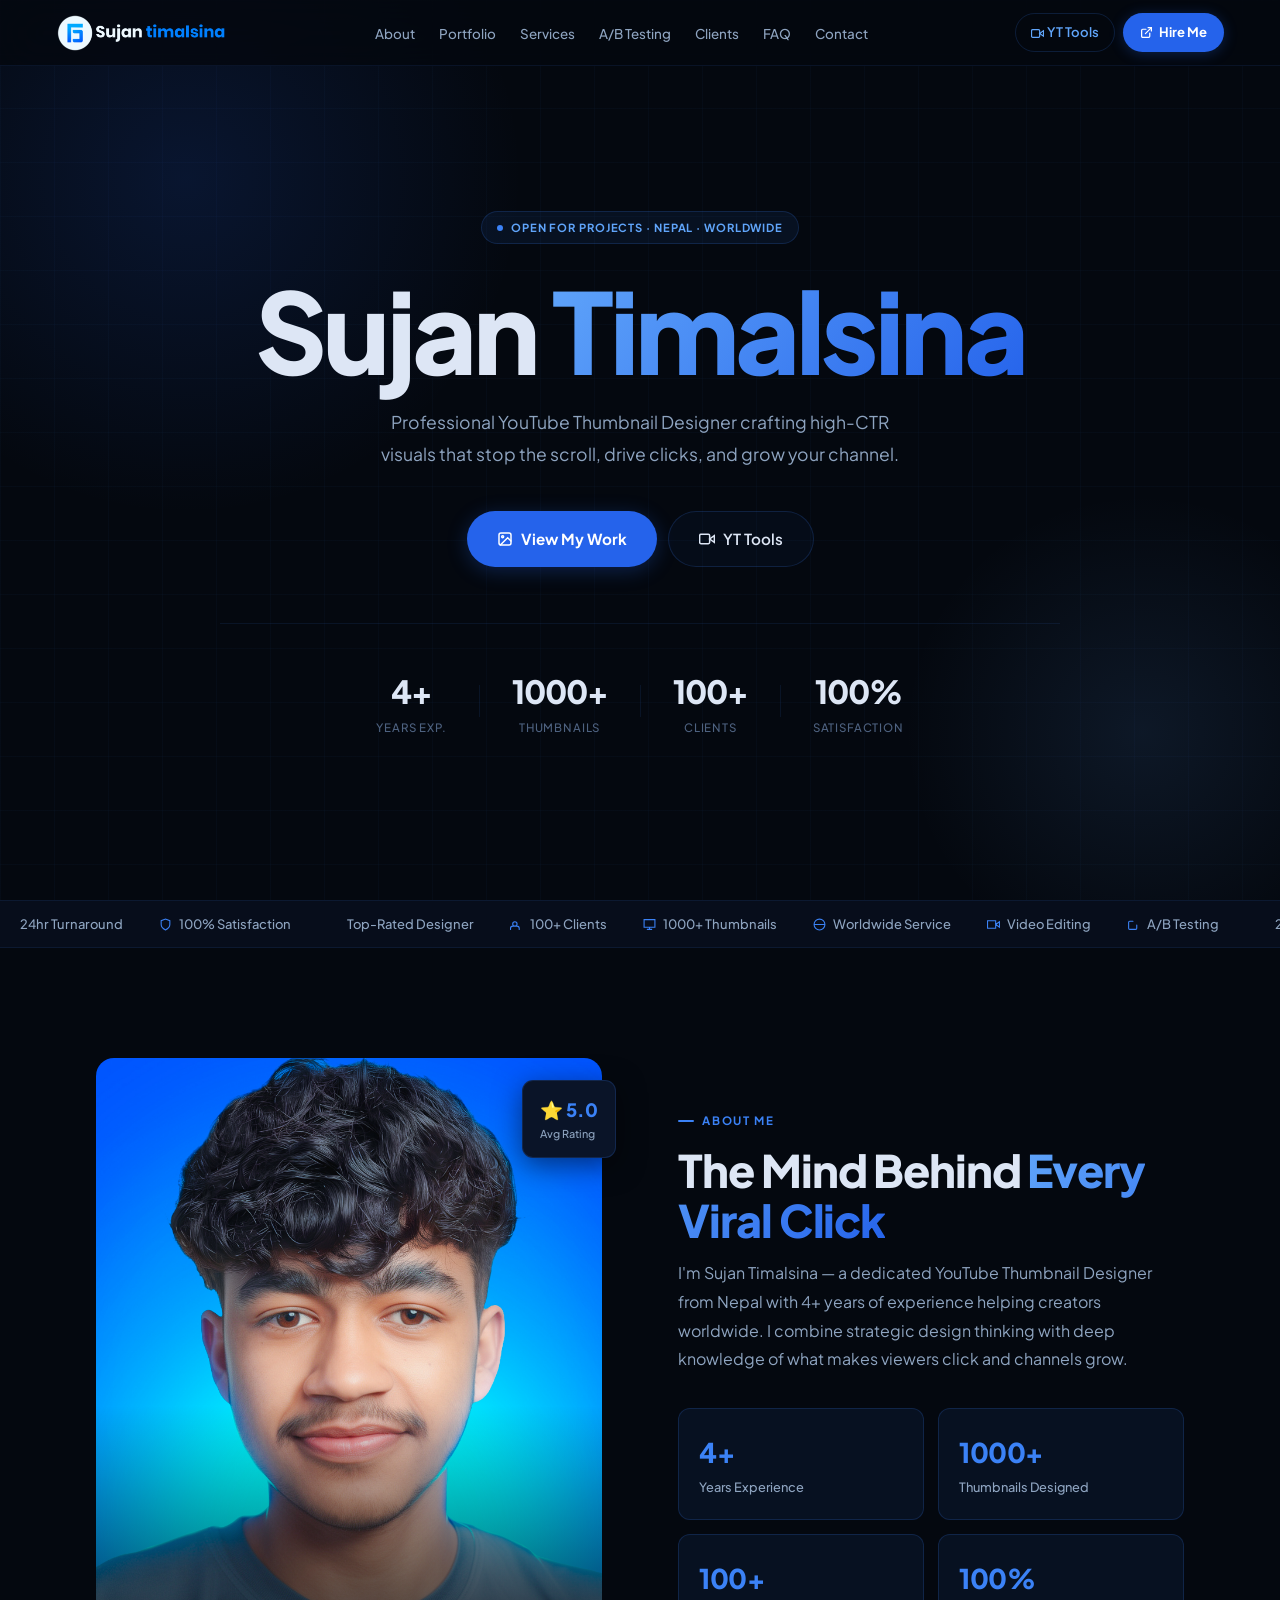
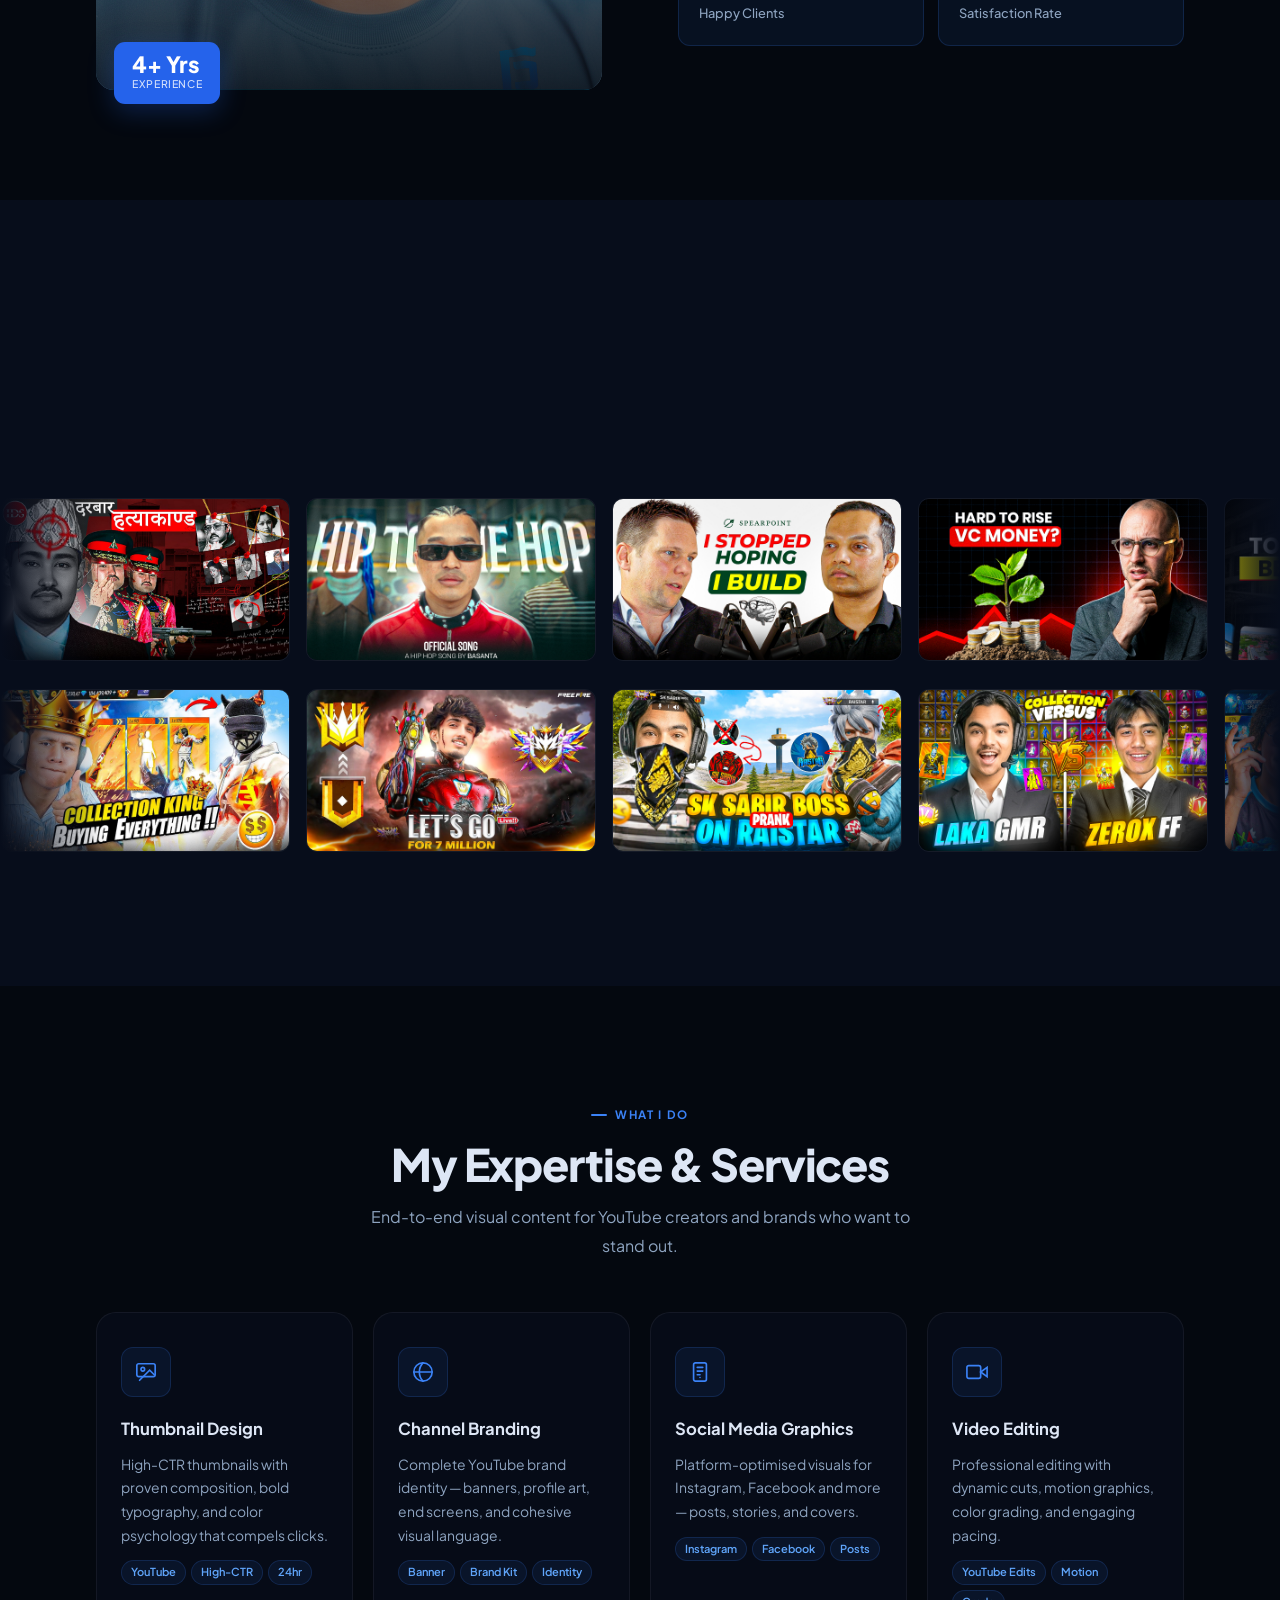
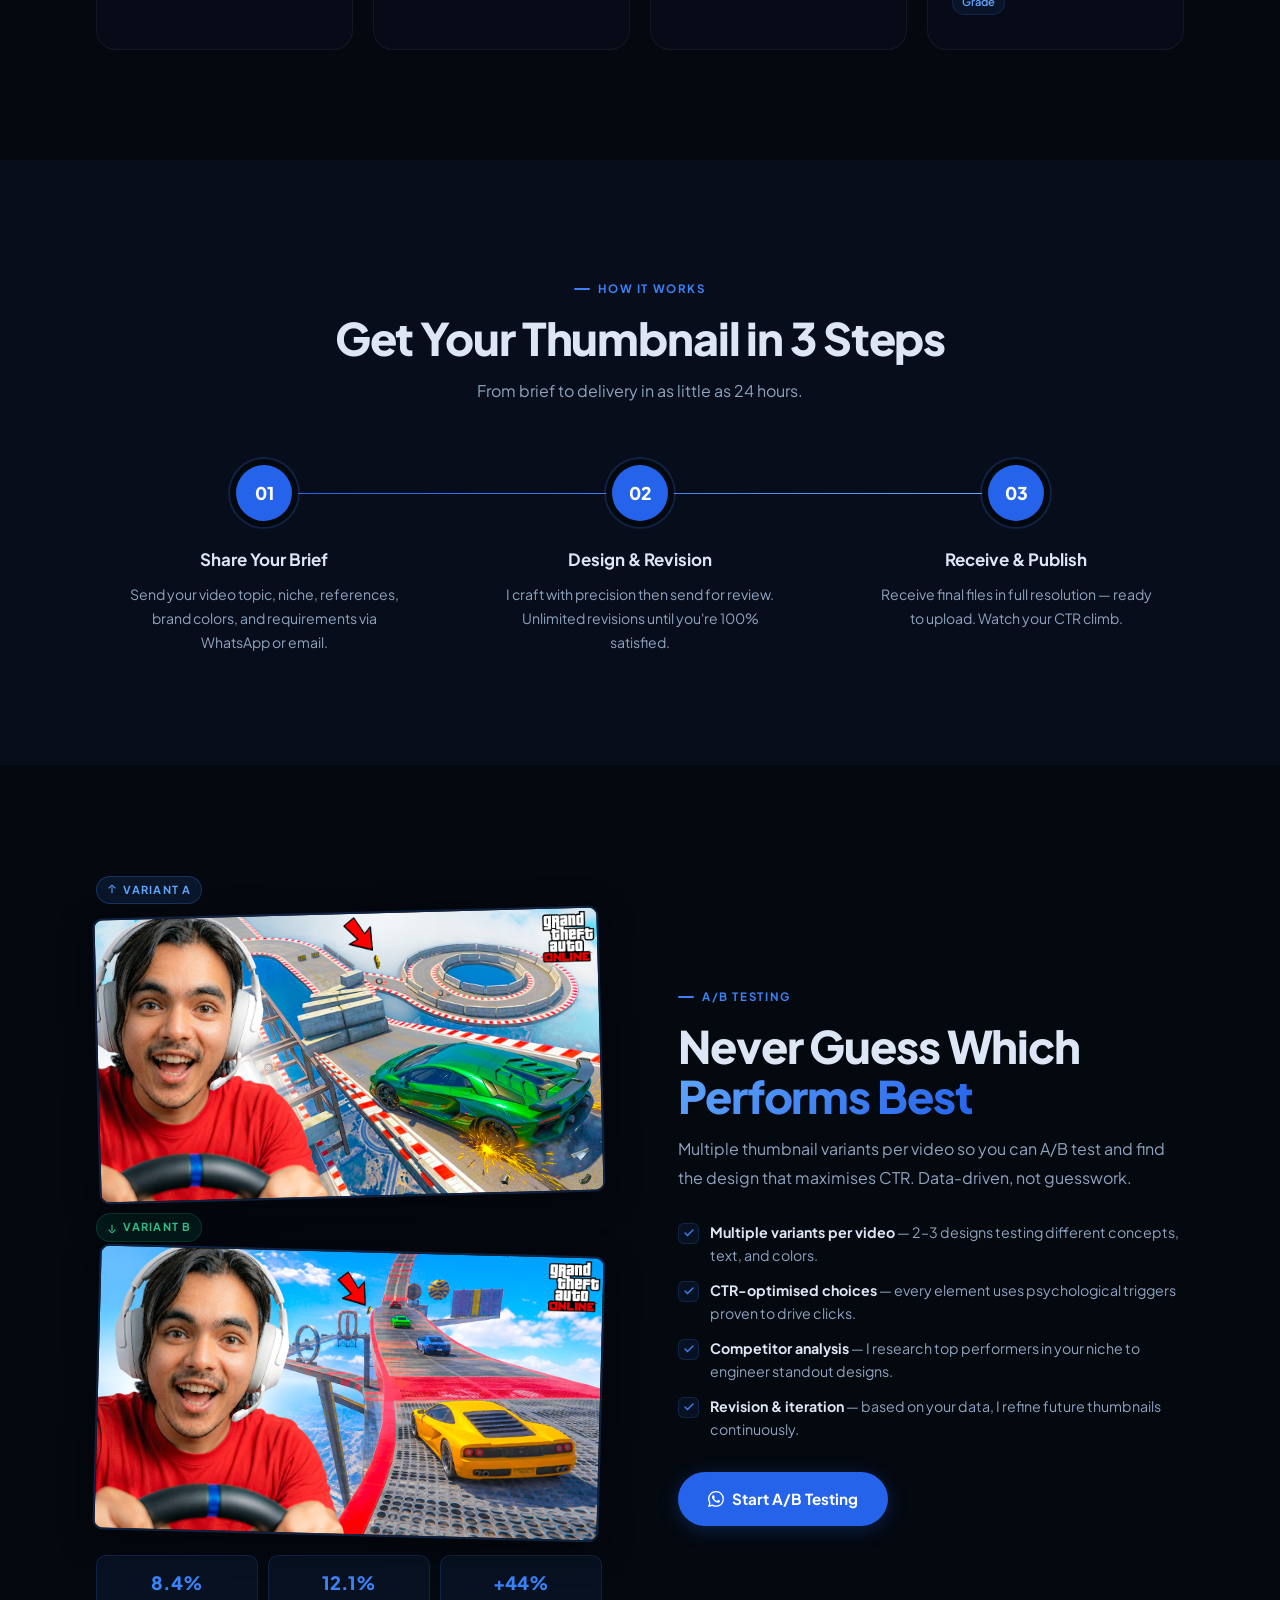
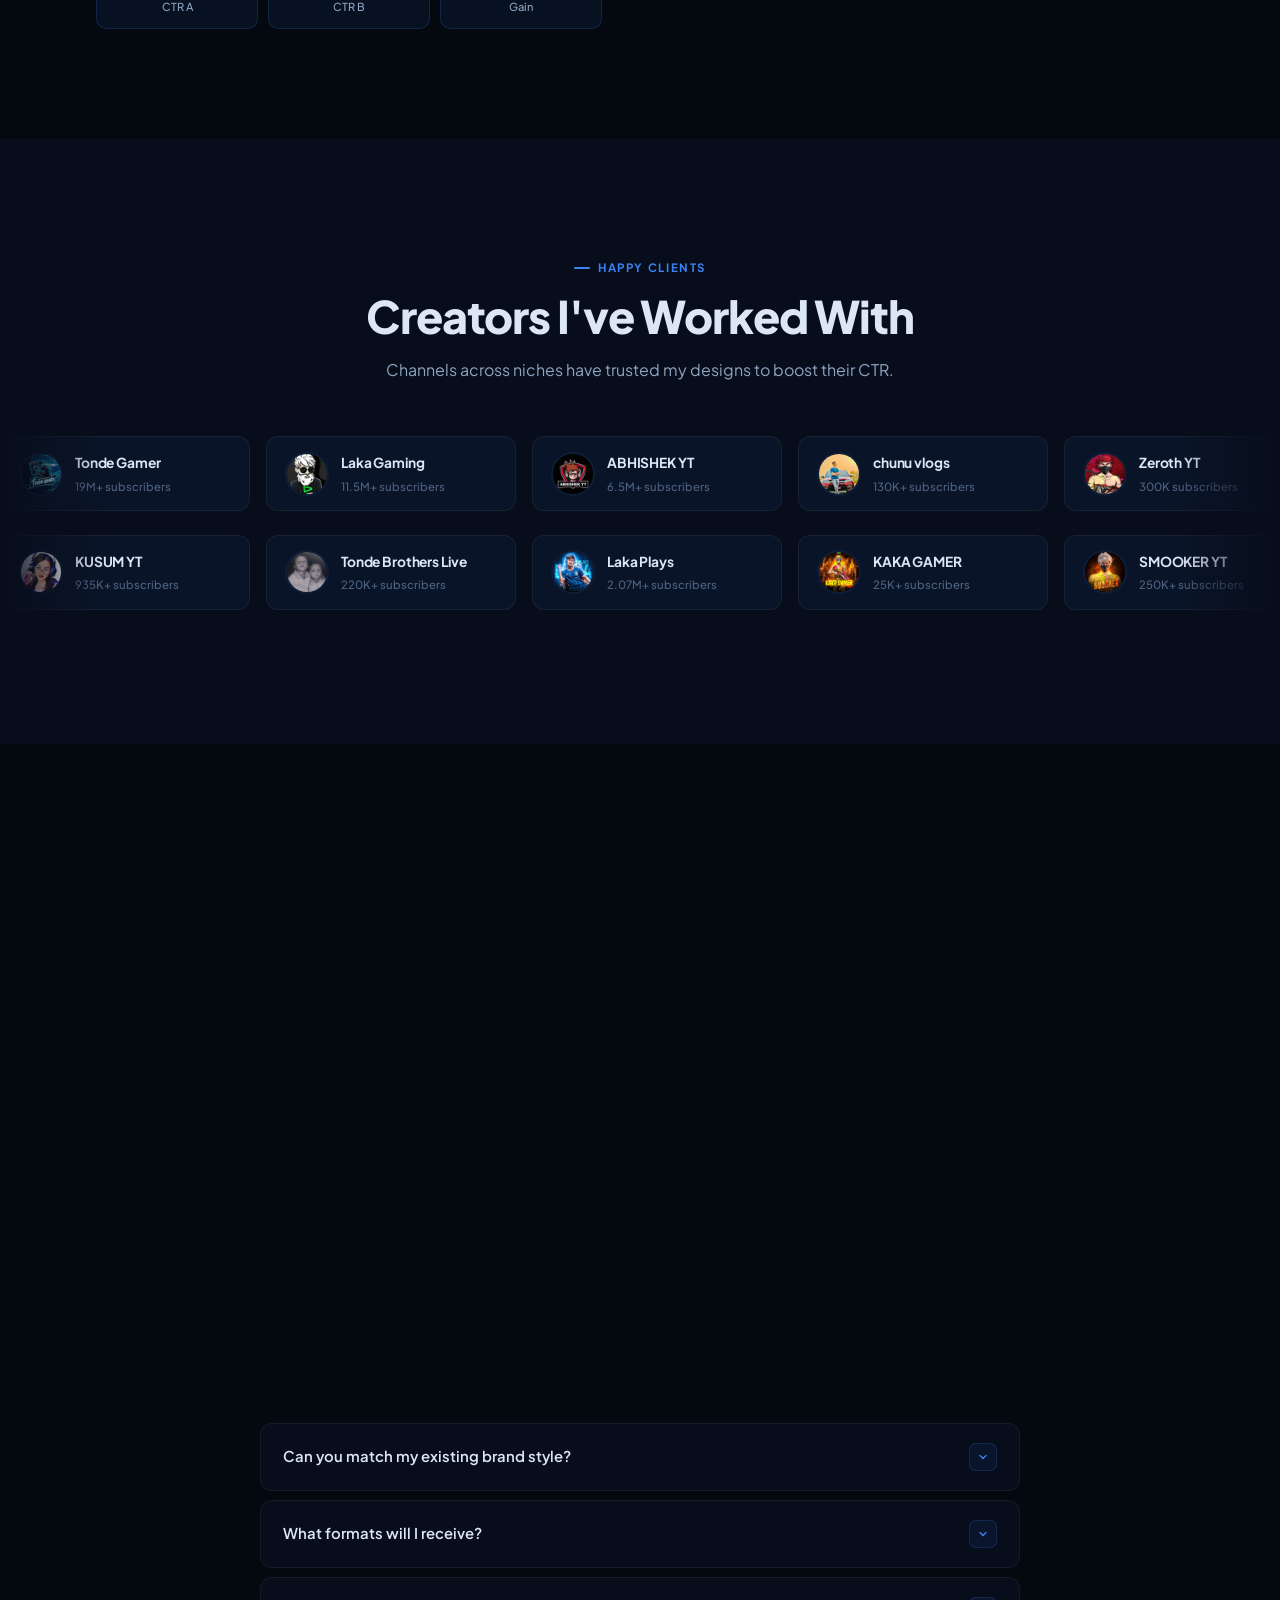
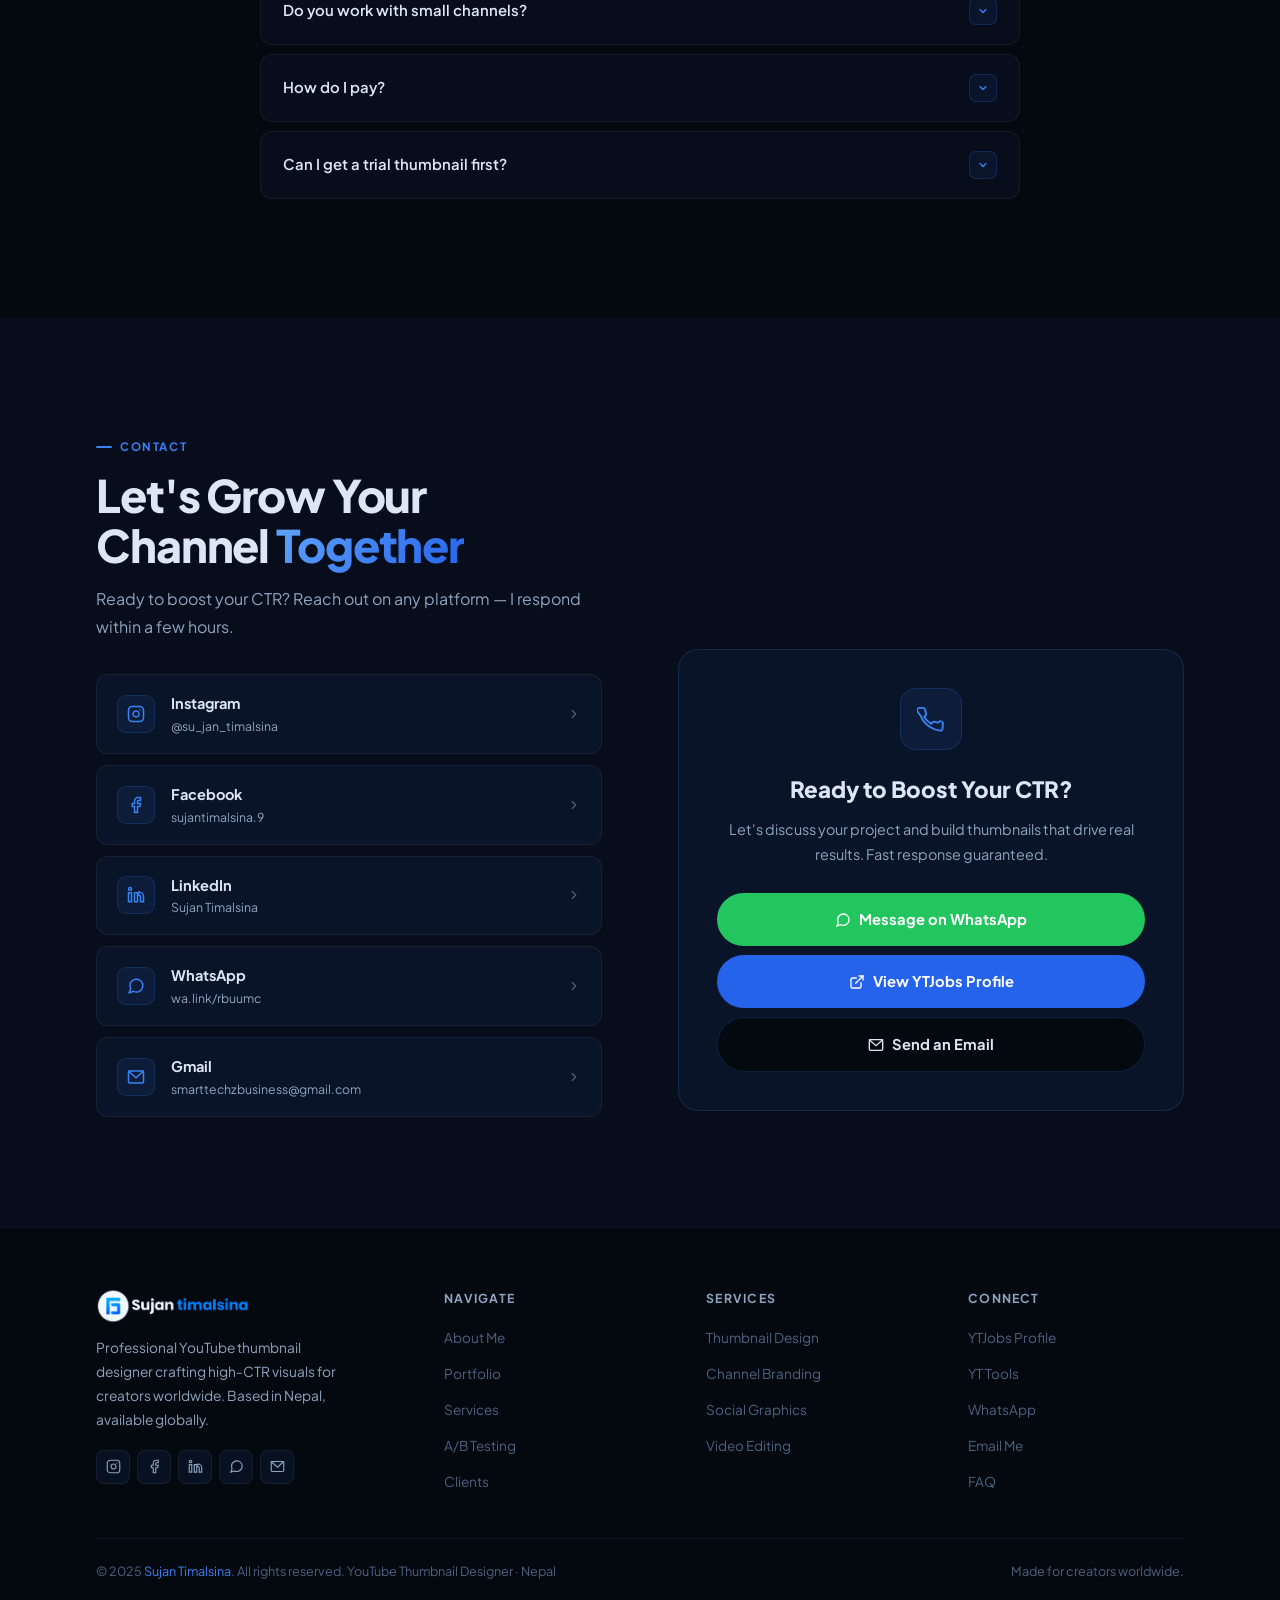
==== commit 84d88c95: "basic update" ====
--- a/index.html
+++ b/index.html
@@ -41,7 +41,7 @@
 </head>
 <body>
   
-<!-- NAV -->
+<!-- NAV  -->
 <nav id="nav">
   <a href="#home" class="nl"><img src="logo_png.png" alt="Sujan Timalsina"/></a>
   <ul class="nm">
@@ -371,4 +371,4 @@
 </footer>
 <script src="script.js"></script>
 </body>
-</html>+</html>
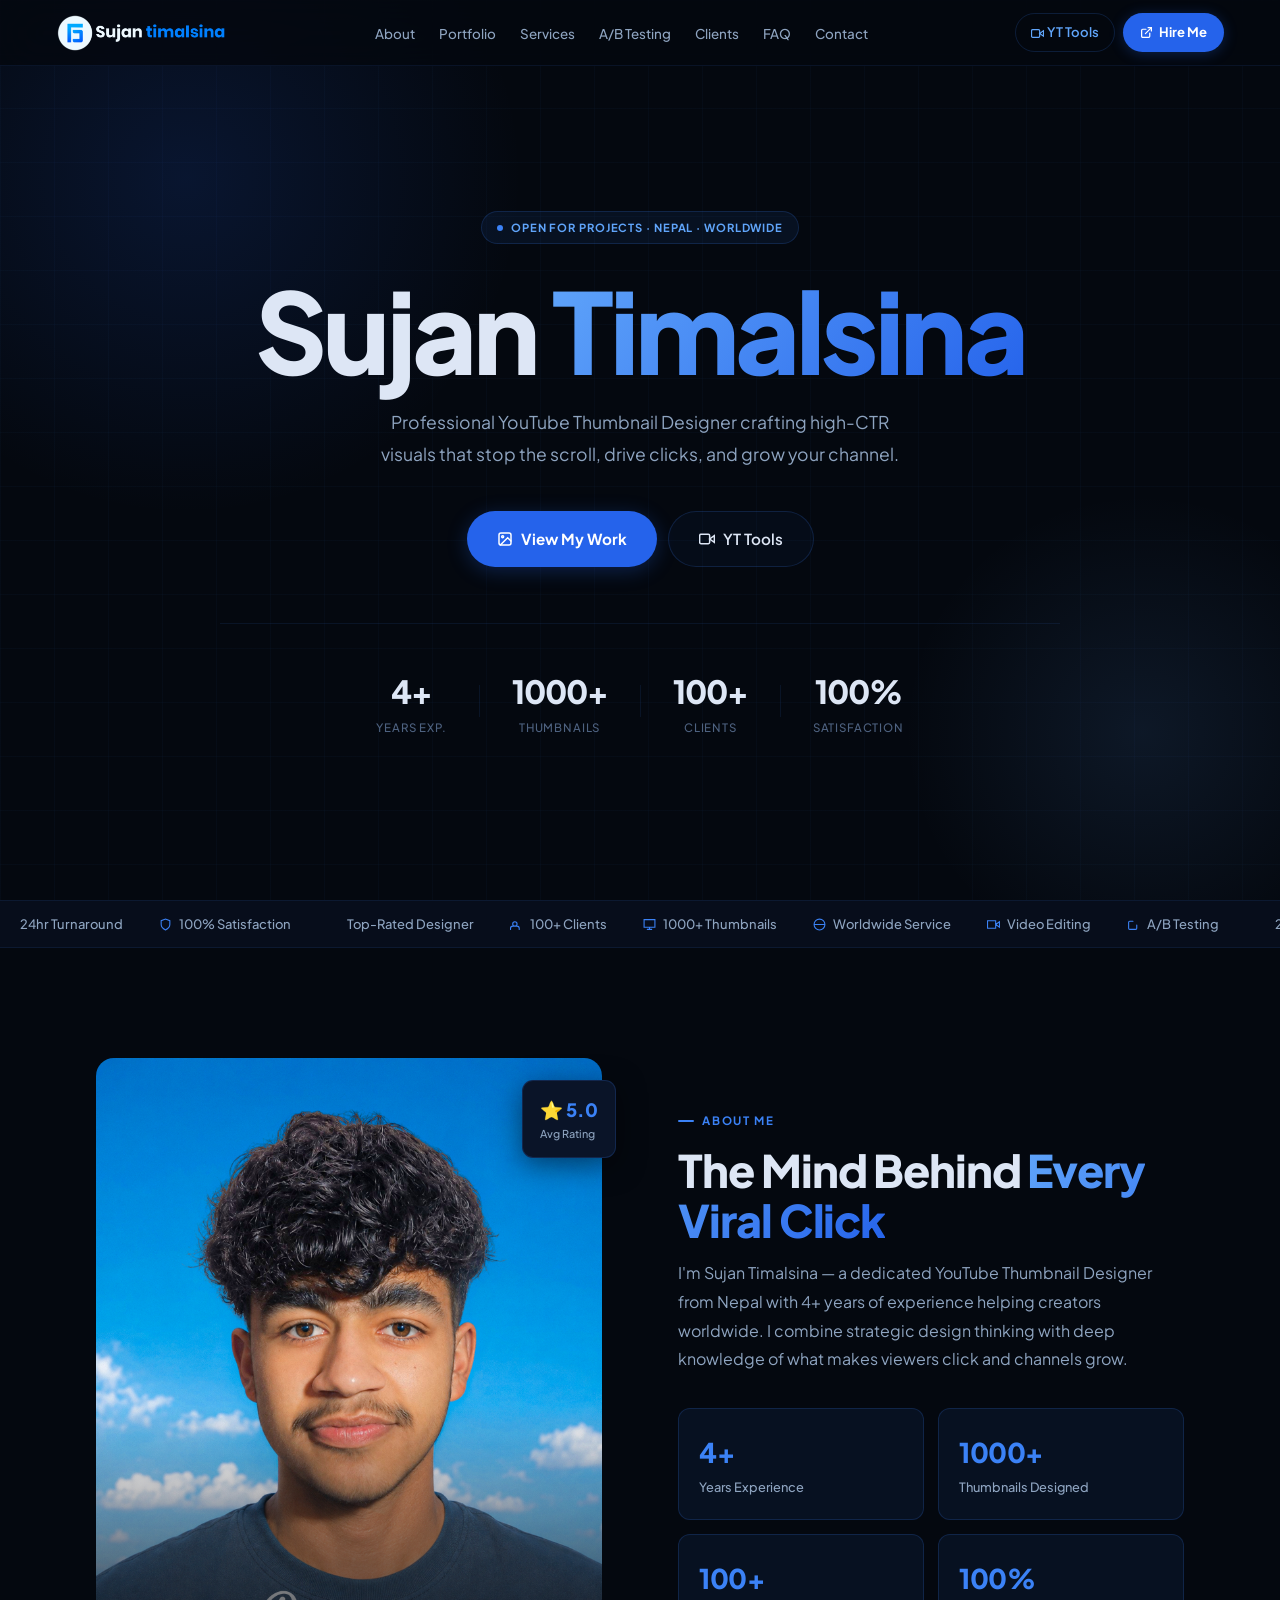
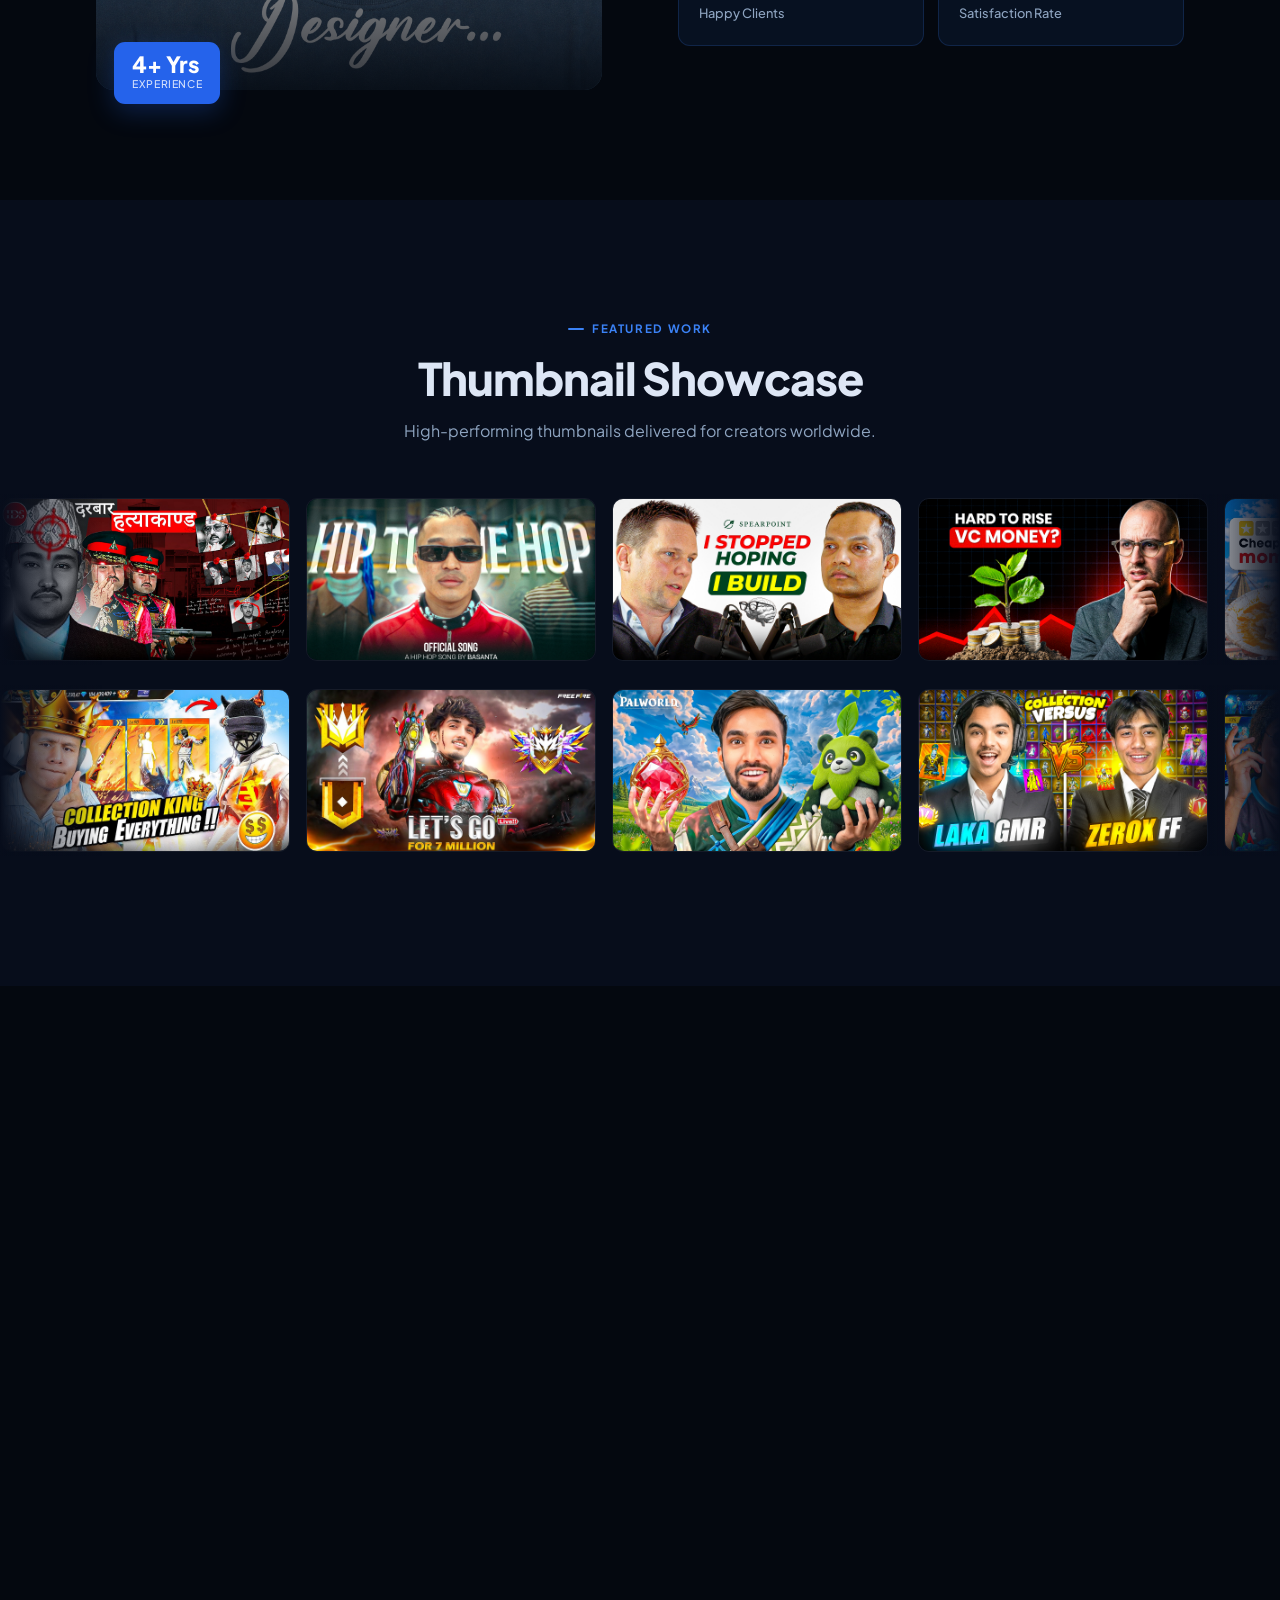
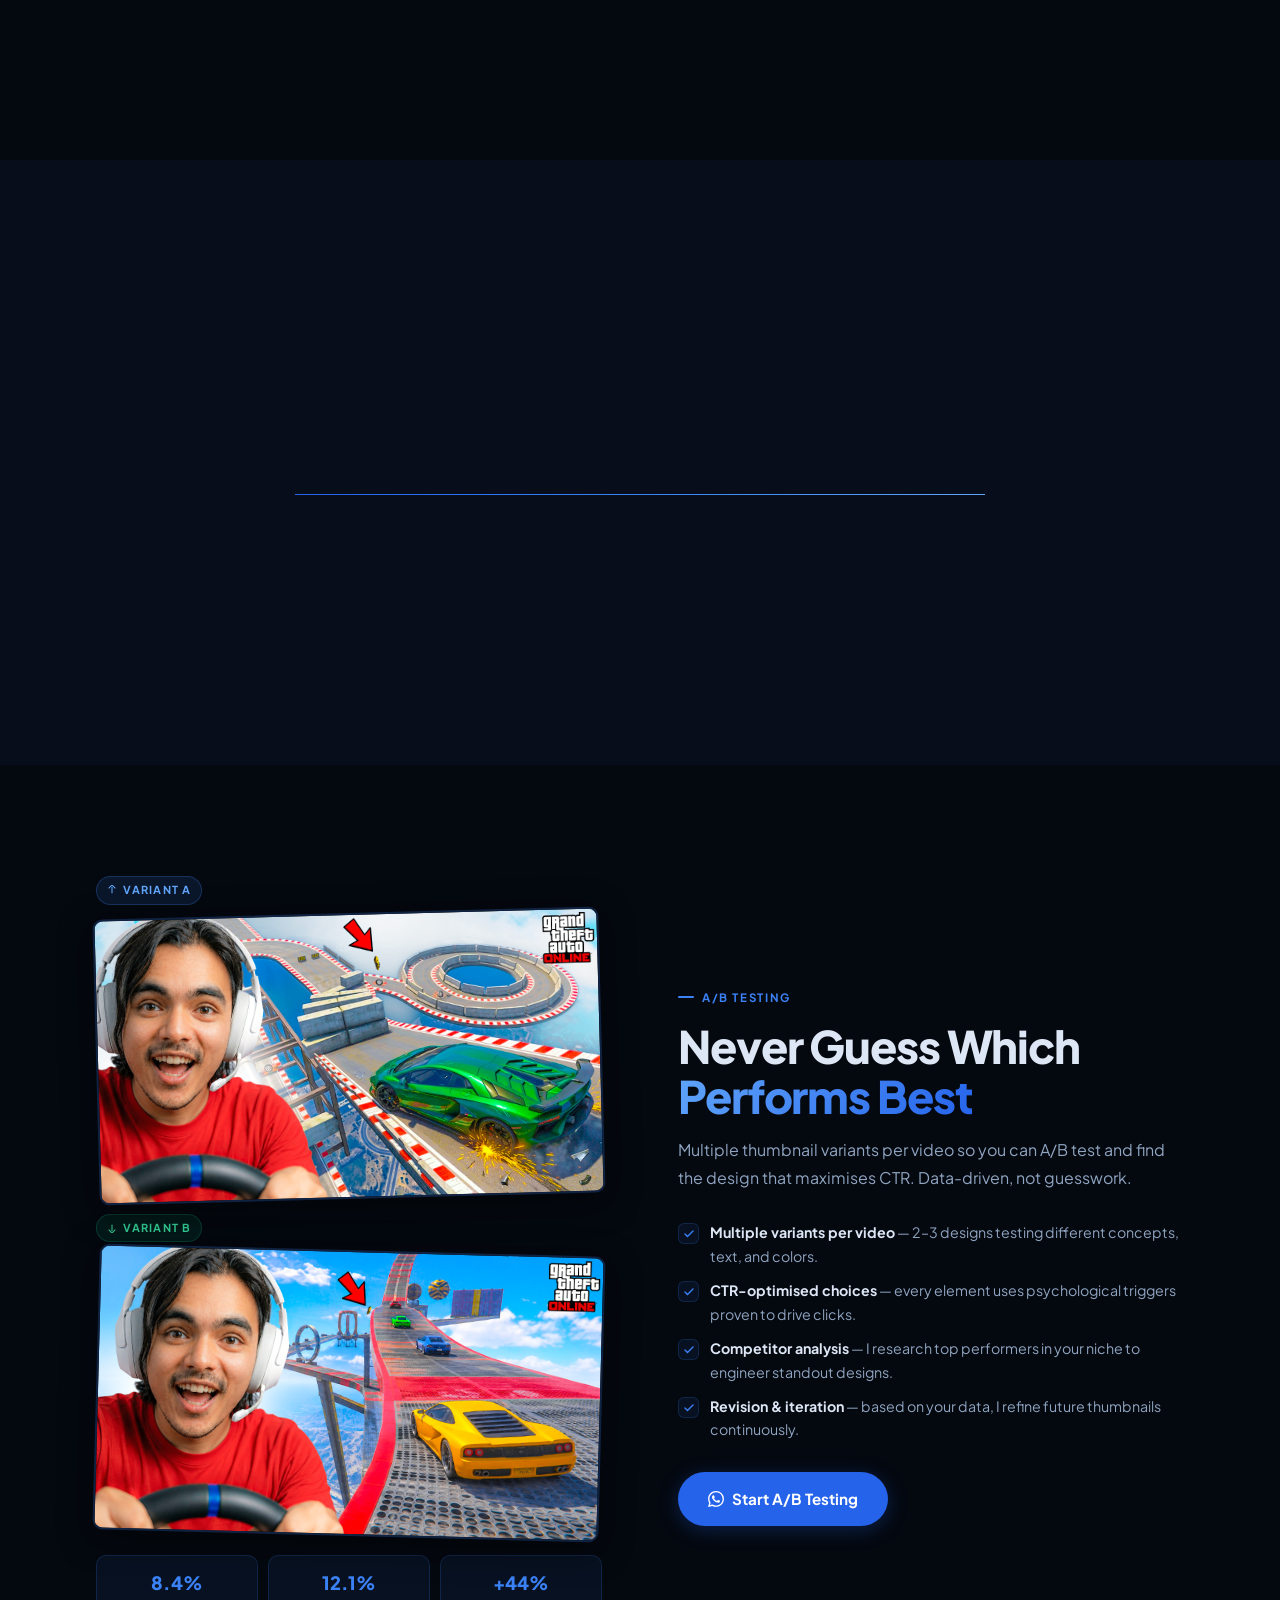
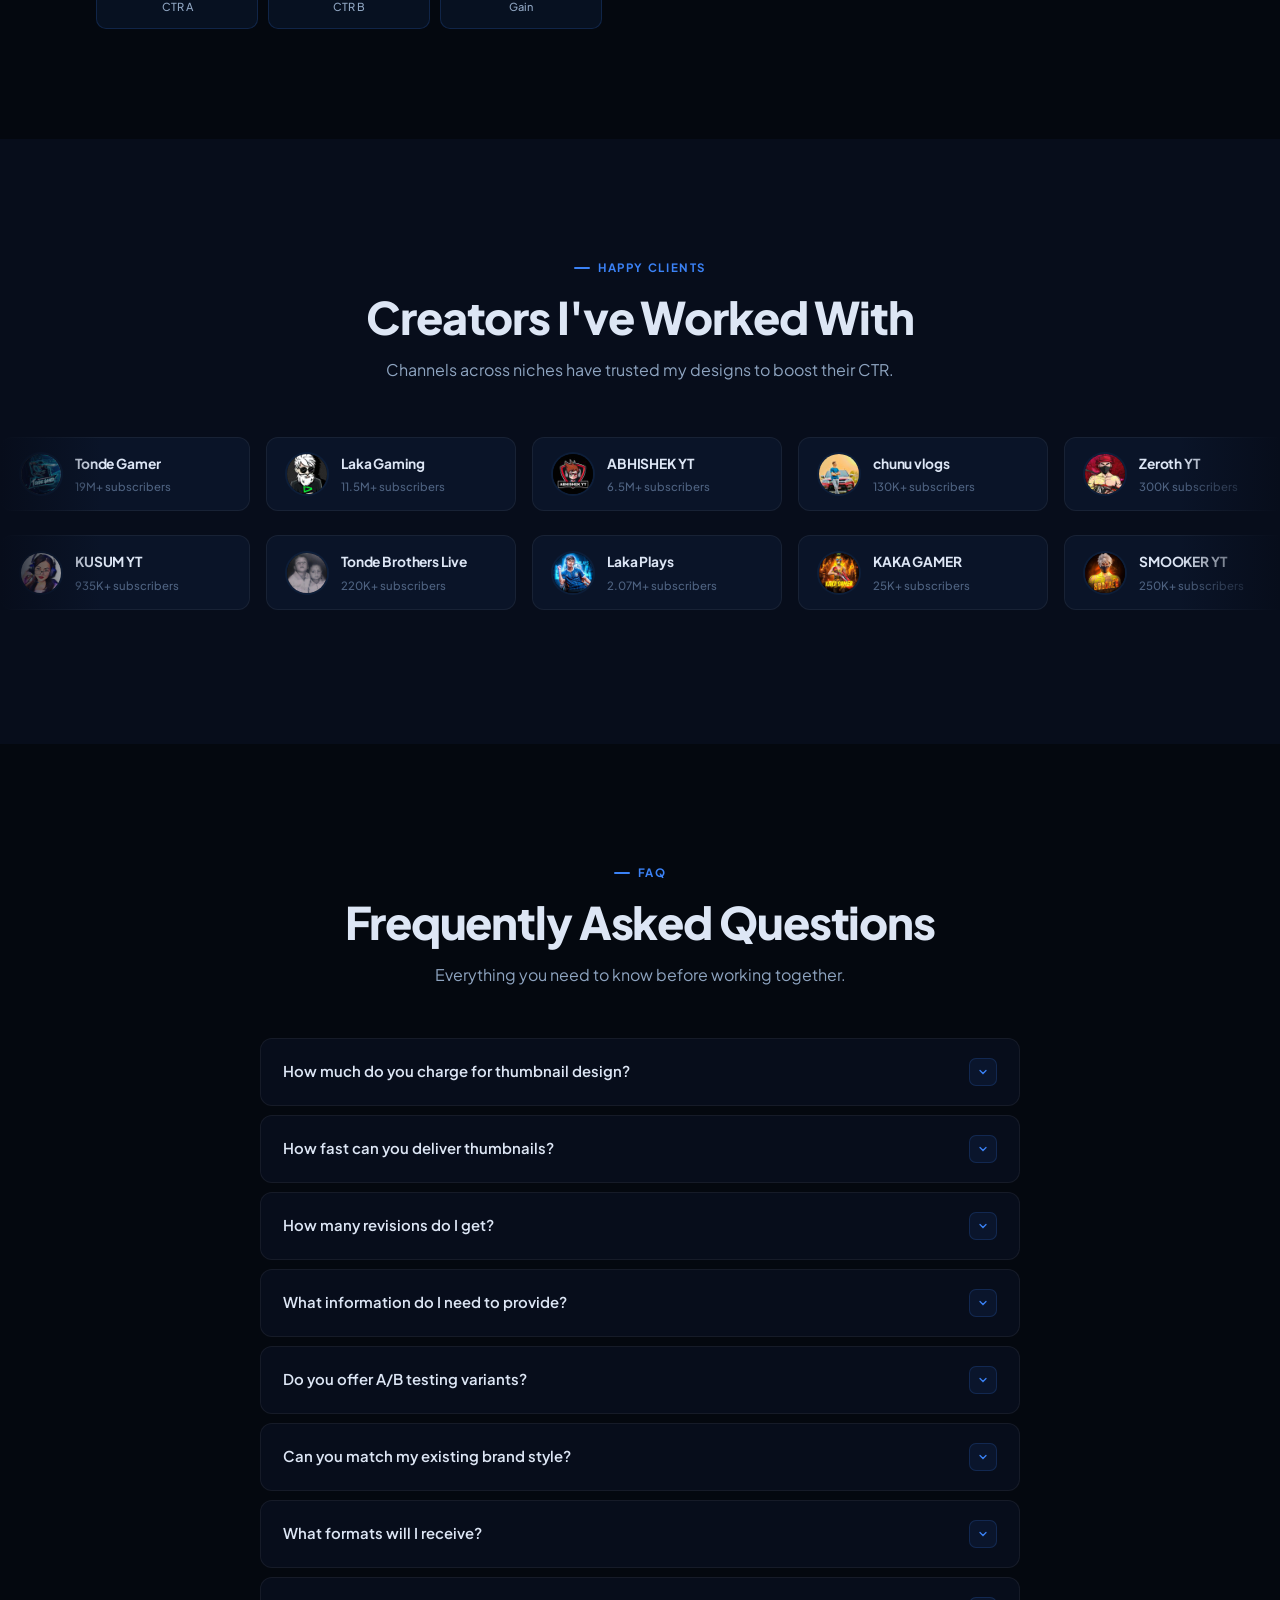
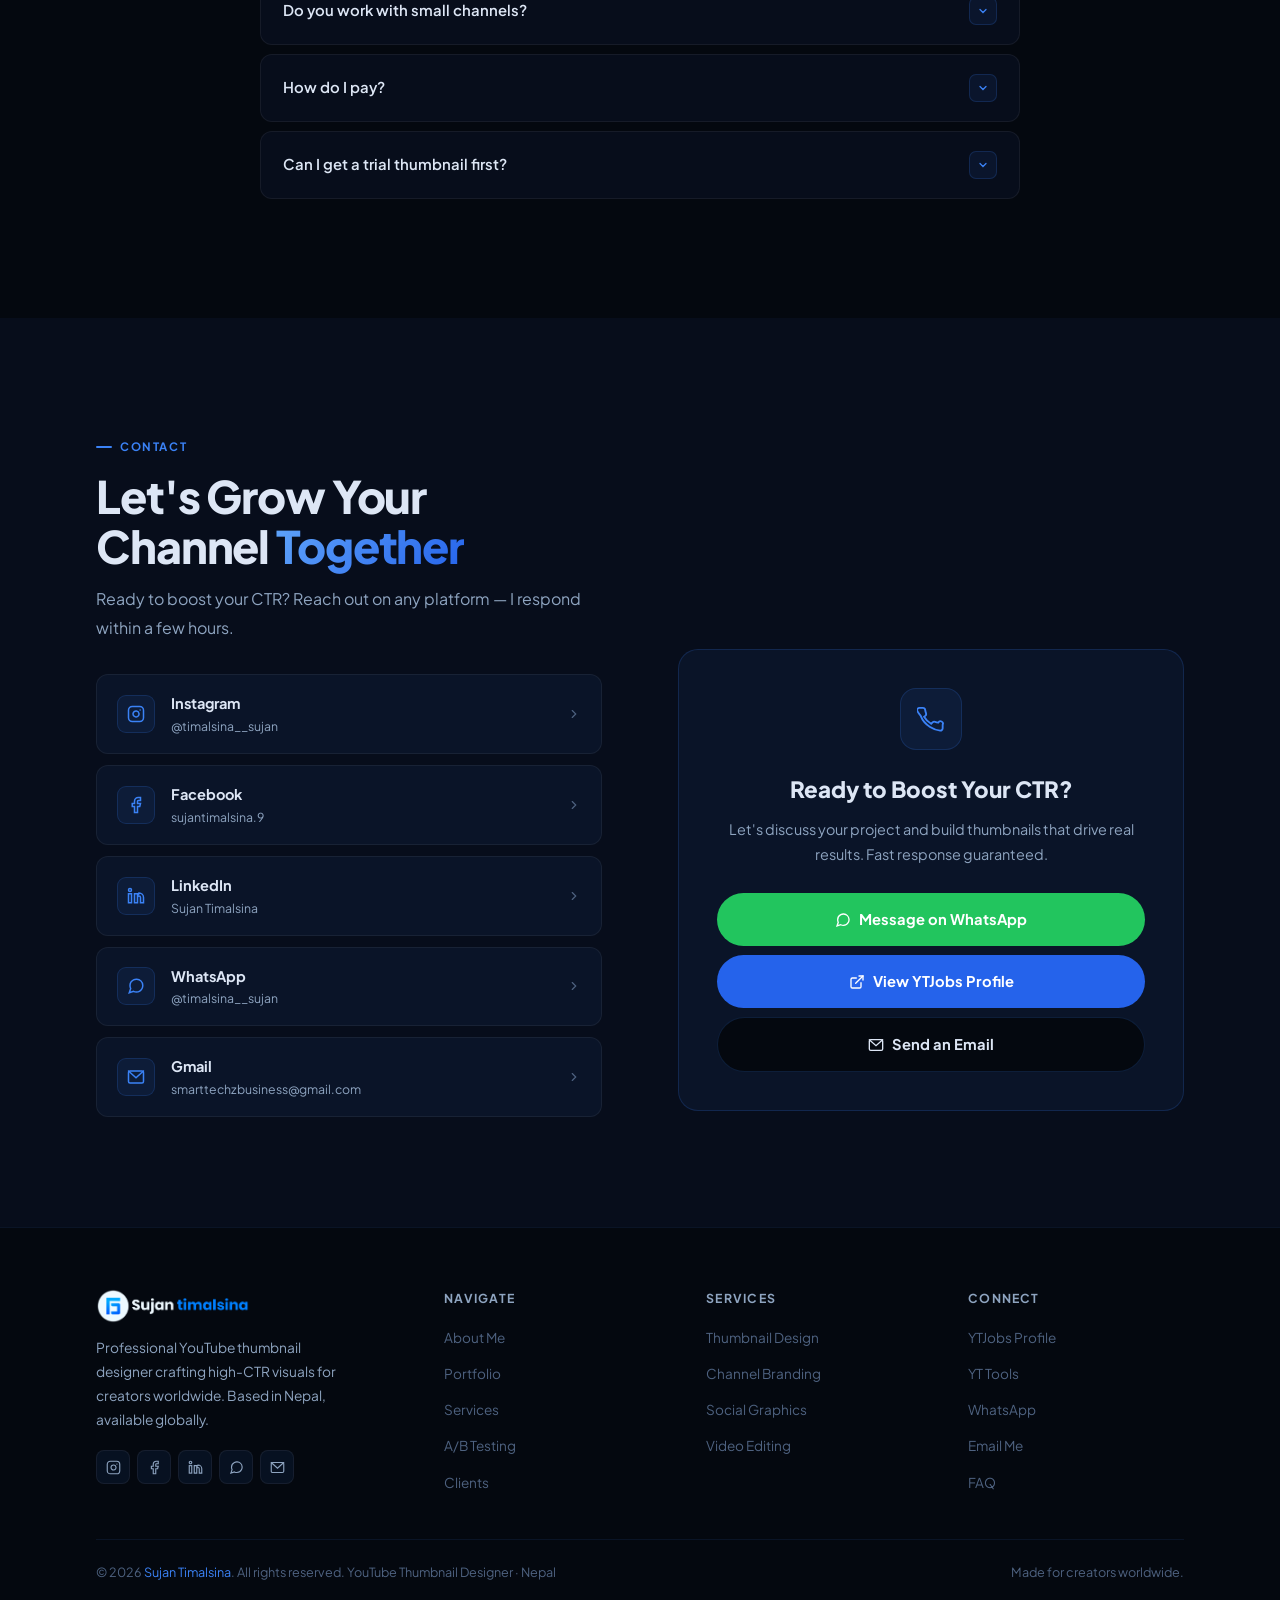
==== commit d36845ee: "Reorganize website structure and update portfolio" ====
--- a/index.html
+++ b/index.html
@@ -16,34 +16,34 @@
 <link rel="preconnect" href="https://fonts.gstatic.com" crossorigin/>
 <link href="https://fonts.googleapis.com/css2?family=Plus+Jakarta+Sans:wght@400;500;600;700;800&display=swap" rel="stylesheet"/>
     
-<link rel="apple-touch-icon-precomposed" sizes="57x57" href="apple-touch-icon-57x57.png" />
-<link rel="apple-touch-icon-precomposed" sizes="114x114" href="apple-touch-icon-114x114.png" />
-<link rel="apple-touch-icon-precomposed" sizes="72x72" href="apple-touch-icon-72x72.png" />
-<link rel="apple-touch-icon-precomposed" sizes="144x144" href="apple-touch-icon-144x144.png" />
-<link rel="apple-touch-icon-precomposed" sizes="60x60" href="apple-touch-icon-60x60.png" />
-<link rel="apple-touch-icon-precomposed" sizes="120x120" href="apple-touch-icon-120x120.png" />
-<link rel="apple-touch-icon-precomposed" sizes="76x76" href="apple-touch-icon-76x76.png" />
-<link rel="apple-touch-icon-precomposed" sizes="152x152" href="apple-touch-icon-152x152.png" />
-<link rel="icon" type="image/png" href="favicon-196x196.png" sizes="196x196" />
-<link rel="icon" type="image/png" href="favicon-96x96.png" sizes="96x96" />
-<link rel="icon" type="image/png" href="favicon-32x32.png" sizes="32x32" />
-<link rel="icon" type="image/png" href="favicon-16x16.png" sizes="16x16" />
-<link rel="icon" type="image/png" href="favicon-128.png" sizes="128x128" />
+<link rel="apple-touch-icon-precomposed" sizes="57x57" href="images/logo/apple-touch-icon-57x57.png" />
+<link rel="apple-touch-icon-precomposed" sizes="114x114" href="images/logo/apple-touch-icon-114x114.png" />
+<link rel="apple-touch-icon-precomposed" sizes="72x72" href="images/logo/apple-touch-icon-72x72.png" />
+<link rel="apple-touch-icon-precomposed" sizes="144x144" href="images/logo/apple-touch-icon-144x144.png" />
+<link rel="apple-touch-icon-precomposed" sizes="60x60" href="images/logo/apple-touch-icon-60x60.png" />
+<link rel="apple-touch-icon-precomposed" sizes="120x120" href="images/logo/apple-touch-icon-120x120.png" />
+<link rel="apple-touch-icon-precomposed" sizes="76x76" href="images/logo/apple-touch-icon-76x76.png" />
+<link rel="apple-touch-icon-precomposed" sizes="152x152" href="images/logo/apple-touch-icon-152x152.png" />
+<link rel="icon" type="image/png" href="images/logo/favicon-196x196.png" sizes="196x196" />
+<link rel="icon" type="image/png" href="images/logo/favicon-96x96.png" sizes="96x96" />
+<link rel="icon" type="image/png" href="images/logo/favicon-32x32.png" sizes="32x32" />
+<link rel="icon" type="image/png" href="images/logo/favicon-16x16.png" sizes="16x16" />
+<link rel="icon" type="image/png" href="images/logo/favicon-128.png" sizes="128x128" />
 <meta name="application-name" content="&nbsp;"/>
 <meta name="msapplication-TileColor" content="#FFFFFF" />
-<meta name="msapplication-TileImage" content="mstile-144x144.png" />
-<meta name="msapplication-square70x70logo" content="mstile-70x70.png" />
-<meta name="msapplication-square150x150logo" content="mstile-150x150.png" />
-<meta name="msapplication-wide310x150logo" content="mstile-310x150.png" />
-<meta name="msapplication-square310x310logo" content="mstile-310x310.png" />
-
-<link rel="stylesheet" href="style.css">
+<meta name="msapplication-TileImage" content="images/logo/mstile-144x144.png" />
+<meta name="msapplication-square70x70logo" content="images/logo/mstile-70x70.png" />
+<meta name="msapplication-square150x150logo" content="images/logo/mstile-150x150.png" />
+<meta name="msapplication-wide310x150logo" content="images/logo/mstile-310x150.png" />
+<meta name="msapplication-square310x310logo" content="images/logo/mstile-310x310.png" />
+
+<link rel="stylesheet" href="css/style.css">
 </head>
 <body>
   
-<!-- NAV  -->
+<!-- NAV -->
 <nav id="nav">
-  <a href="#home" class="nl"><img src="logo_png.png" alt="Sujan Timalsina"/></a>
+  <a href="#home" class="nl"><img src="images/logo/logo.png" alt="Sujan Timalsina"/></a>
   <ul class="nm">
     <li><a href="#about">About</a></li>
     <li><a href="#work">Portfolio</a></li>
@@ -125,7 +125,7 @@
   <div class="w">
     <div class="ag">
       <div class="rv aimg-col" style="position:relative">
-        <div class="aif"><img src="me.png" alt="Sujan Timalsina"/></div>
+        <div class="aif"><img src="images/pp.jpg" alt="Sujan Timalsina"/></div>
         <div class="eb"><div class="big">4+ Yrs</div><div class="sm">Experience</div></div>
         <div class="fc"><div class="fv">⭐ 5.0</div><div class="fk">Avg Rating</div></div>
       </div>
@@ -222,9 +222,9 @@
     <div class="abg">
       <div class="rv">
         <div class="abl a"><svg width="10" height="10" viewBox="0 0 24 24" fill="none" stroke="currentColor" stroke-width="2.5"><path d="M12 20V4M4 8l8-8 8 8"/></svg>Variant A</div>
-        <div class="abi" style="transform:rotate(-1.5deg)"><img src="thumbnailA.jpg" alt="Variant A"/></div>
+        <div class="abi" style="transform:rotate(-1.5deg)"><img src="images/thumbnails/thumbnailA.jpg" alt="Variant A"/></div>
         <div class="abl b"><svg width="10" height="10" viewBox="0 0 24 24" fill="none" stroke="currentColor" stroke-width="2.5"><path d="M12 4v16M4 16l8 8 8-8"/></svg>Variant B</div>
-        <div class="abi" style="transform:rotate(1.5deg)"><img src="thumbnailB.jpg" alt="Variant B"/></div>
+        <div class="abi" style="transform:rotate(1.5deg)"><img src="images/thumbnails/thumbnailB.jpg" alt="Variant B"/></div>
         <div class="abr">
           <div class="abb"><div class="bv">8.4%</div><div class="bk">CTR A</div></div>
           <div class="abb"><div class="bv">12.1%</div><div class="bk">CTR B</div></div>
@@ -294,9 +294,9 @@
         <p class="ss">Ready to boost your CTR? Reach out on any platform — I respond within a few hours.</p>
         <div class="sl2">
           <!-- All icons: plain single accent-color style, perfectly aligned -->
-          <a href="https://www.instagram.com/su_jan_timalsina/?__pwa=1" target="_blank" class="si">
+          <a href="https://www.instagram.com/timalsina__sujan/?__pwa=1" target="_blank" class="si">
             <div class="sib"><svg width="18" height="18" viewBox="0 0 24 24" fill="none" stroke="currentColor" stroke-width="2" stroke-linecap="round"><rect x="2" y="2" width="20" height="20" rx="5"/><path d="M16 11.37A4 4 0 1112.63 8 4 4 0 0116 11.37z"/><line x1="17.5" y1="6.5" x2="17.51" y2="6.5"/></svg></div>
-            <div style="min-width:0;flex:1"><div class="sin">Instagram</div><div class="sih">@su_jan_timalsina</div></div>
+            <div style="min-width:0;flex:1"><div class="sin">Instagram</div><div class="sih">@timalsina__sujan</div></div>
             <div class="sia"><svg width="14" height="14" viewBox="0 0 24 24" fill="none" stroke="currentColor" stroke-width="2" stroke-linecap="round"><polyline points="9 18 15 12 9 6"/></svg></div>
           </a>
           <a href="https://www.facebook.com/sujantimalsina.9" target="_blank" class="si">
@@ -311,7 +311,7 @@
           </a>
           <a href="https://wa.link/rbuumc" target="_blank" class="si">
             <div class="sib"><svg width="18" height="18" viewBox="0 0 24 24" fill="none" stroke="currentColor" stroke-width="2" stroke-linecap="round"><path d="M21 11.5a8.38 8.38 0 01-.9 3.8 8.5 8.5 0 01-7.6 4.7 8.38 8.38 0 01-3.8-.9L3 21l1.9-5.7a8.38 8.38 0 01-.9-3.8 8.5 8.5 0 014.7-7.6 8.38 8.38 0 013.8-.9h.5a8.48 8.48 0 018 8v.5z"/></svg></div>
-            <div style="min-width:0;flex:1"><div class="sin">WhatsApp</div><div class="sih">wa.link/rbuumc</div></div>
+            <div style="min-width:0;flex:1"><div class="sin">WhatsApp</div><div class="sih">@timalsina__sujan</div></div>
             <div class="sia"><svg width="14" height="14" viewBox="0 0 24 24" fill="none" stroke="currentColor" stroke-width="2" stroke-linecap="round"><polyline points="9 18 15 12 9 6"/></svg></div>
           </a>
           <a href="mailto:smarttechzbusiness@gmail.com" class="si">
@@ -349,10 +349,10 @@
   <div class="w">
     <div class="fg">
       <div class="fb">
-        <img src="logo_png.png" alt="Sujan Timalsina"/>
+        <img src="images/logo/logo.png" alt="Sujan Timalsina"/>
         <p>Professional YouTube thumbnail designer crafting high-CTR visuals for creators worldwide. Based in Nepal, available globally.</p>
         <div class="fso">
-          <a href="https://www.instagram.com/su_jan_timalsina/?__pwa=1" target="_blank" class="fsi" title="Instagram"><svg width="15" height="15" viewBox="0 0 24 24" fill="none" stroke="currentColor" stroke-width="1.8" stroke-linecap="round"><rect x="2" y="2" width="20" height="20" rx="5"/><path d="M16 11.37A4 4 0 1112.63 8 4 4 0 0116 11.37z"/><line x1="17.5" y1="6.5" x2="17.51" y2="6.5"/></svg></a>
+          <a href="https://www.instagram.com/timalsina__sujan/?__pwa=1" target="_blank" class="fsi" title="Instagram"><svg width="15" height="15" viewBox="0 0 24 24" fill="none" stroke="currentColor" stroke-width="1.8" stroke-linecap="round"><rect x="2" y="2" width="20" height="20" rx="5"/><path d="M16 11.37A4 4 0 1112.63 8 4 4 0 0116 11.37z"/><line x1="17.5" y1="6.5" x2="17.51" y2="6.5"/></svg></a>
           <a href="https://www.facebook.com/sujantimalsina.9" target="_blank" class="fsi" title="Facebook"><svg width="15" height="15" viewBox="0 0 24 24" fill="none" stroke="currentColor" stroke-width="1.8" stroke-linecap="round"><path d="M18 2h-3a5 5 0 00-5 5v3H7v4h3v8h4v-8h3l1-4h-4V7a1 1 0 011-1h3z"/></svg></a>
           <a href="https://www.linkedin.com/in/sujan-timalsina-bb8556321" target="_blank" class="fsi" title="LinkedIn"><svg width="15" height="15" viewBox="0 0 24 24" fill="none" stroke="currentColor" stroke-width="1.8" stroke-linecap="round"><path d="M16 8a6 6 0 016 6v7h-4v-7a2 2 0 00-4 0v7h-4V9h4v2a6 6 0 012-2z"/><rect x="2" y="9" width="4" height="12"/><circle cx="4" cy="4" r="2"/></svg></a>
           <a href="https://wa.link/rbuumc" target="_blank" class="fsi" title="WhatsApp"><svg width="15" height="15" viewBox="0 0 24 24" fill="none" stroke="currentColor" stroke-width="1.8" stroke-linecap="round"><path d="M21 11.5a8.38 8.38 0 01-.9 3.8 8.5 8.5 0 01-7.6 4.7 8.38 8.38 0 01-3.8-.9L3 21l1.9-5.7a8.38 8.38 0 01-.9-3.8 8.5 8.5 0 014.7-7.6 8.38 8.38 0 013.8-.9h.5a8.48 8.48 0 018 8v.5z"/></svg></a>
@@ -364,11 +364,11 @@
       <div class="fc2"><h4>Connect</h4><ul><li><a href="https://ytjobs.co/talent/vitrine/428100" target="_blank">YTJobs Profile</a></li><li><a href="yt-tools.html" target="_blank">YT Tools</a></li><li><a href="https://wa.link/rbuumc" target="_blank">WhatsApp</a></li><li><a href="mailto:smarttechzbusiness@gmail.com">Email Me</a></li><li><a href="#faq">FAQ</a></li></ul></div>
     </div>
     <div class="fbt">
-      <p>© 2025 <a href="#">Sujan Timalsina</a>. All rights reserved. YouTube Thumbnail Designer · Nepal</p>
+      <p>© 2026 <a href="#">Sujan Timalsina</a>. All rights reserved. YouTube Thumbnail Designer · Nepal</p>
       <p>Made for creators worldwide.</p>
     </div>
   </div>
 </footer>
-<script src="script.js"></script>
+<script src="js/script.js"></script>
 </body>
-</html>
+</html>
--- a/css/style.css
+++ b/css/style.css
@@ -0,0 +1,233 @@
+:root{
+  --bg:#04080f;--bg2:#070d1b;--bg3:#0a1428;
+  --ac:#2563eb;--ac2:#3b82f6;--ac3:#60a5fa;
+  --glow:rgba(37,99,235,.28);--sub:rgba(59,130,246,.08);--bdr:rgba(59,130,246,.18);
+  --tx:#dde6f5;--tx2:#8ea4c0;--mt:#4e6280;
+  --ln:rgba(59,130,246,.1);--ln2:rgba(255,255,255,.06);
+  --r:12px;--r2:20px;
+  --f:'Plus Jakarta Sans',system-ui,sans-serif;
+}
+*,*::before,*::after{box-sizing:border-box;margin:0;padding:0}
+html{scroll-behavior:smooth;-webkit-text-size-adjust:100%}
+body{background:var(--bg);color:var(--tx);font-family:var(--f);line-height:1.7;overflow-x:hidden;-webkit-font-smoothing:antialiased}
+img{display:block;max-width:100%;height:auto}
+a{text-decoration:none;color:inherit}
+button{cursor:pointer;font-family:var(--f);border:none;background:none}
+::-webkit-scrollbar{width:4px}
+::-webkit-scrollbar-track{background:var(--bg)}
+::-webkit-scrollbar-thumb{background:var(--ac);border-radius:99px}
+::selection{background:var(--ac);color:#fff}
+
+/* layout */
+.w{width:100%;max-width:1200px;margin:0 auto;padding:0 clamp(16px,5vw,56px)}
+.s{padding:clamp(64px,9vw,110px) 0}
+.ey{display:inline-flex;align-items:center;gap:8px;font-size:.72rem;font-weight:700;letter-spacing:.14em;text-transform:uppercase;color:var(--ac2);margin-bottom:14px}
+.ey::before{content:'';width:16px;height:2px;background:var(--ac2);border-radius:2px;flex-shrink:0}
+.st{font-size:clamp(1.75rem,4.5vw,2.8rem);font-weight:800;line-height:1.12;letter-spacing:-.025em;margin-bottom:14px}
+.ss{color:var(--tx2);font-size:clamp(.88rem,2vw,1rem);line-height:1.8;max-width:540px}
+.gr{background:linear-gradient(130deg,var(--ac3),var(--ac));-webkit-background-clip:text;-webkit-text-fill-color:transparent;background-clip:text}
+.rv{opacity:0;transform:translateY(22px);transition:opacity .6s ease,transform .6s ease}
+.rv.in{opacity:1;transform:none}
+.d1{transition-delay:.1s}.d2{transition-delay:.18s}.d3{transition-delay:.26s}.d4{transition-delay:.34s}
+
+/* ── NAV ── */
+#nav{position:fixed;top:0;left:0;right:0;z-index:300;height:clamp(58px,7vw,66px);display:flex;align-items:center;justify-content:space-between;padding:0 clamp(14px,5vw,56px);background:rgba(4,8,15,.82);backdrop-filter:blur(20px);-webkit-backdrop-filter:blur(20px);border-bottom:1px solid var(--ln);transition:background .3s}
+#nav.sol{background:rgba(4,8,15,.97)}
+.nl img{height:clamp(30px,5vw,40px);width:auto}
+.nm{display:flex;align-items:center;gap:2px;list-style:none}
+.nm a{padding:6px 11px;border-radius:8px;font-size:.84rem;font-weight:500;color:var(--tx2);transition:color .2s,background .2s;white-space:nowrap}
+.nm a:hover{color:var(--tx);background:var(--sub)}
+.nact{display:flex;align-items:center;gap:8px}
+.n1{border:1.5px solid var(--bdr);color:var(--ac3);padding:7px 15px;border-radius:99px;font-size:.82rem;font-weight:600;transition:all .2s;white-space:nowrap}
+.n1:hover{background:var(--sub);border-color:var(--ac2)}
+.n2{background:var(--ac);color:#fff;padding:8px 17px;border-radius:99px;font-size:.82rem;font-weight:700;transition:all .2s;box-shadow:0 2px 14px var(--glow);display:inline-flex;align-items:center;gap:6px;white-space:nowrap}
+.n2:hover{background:#1d4ed8;transform:translateY(-1px)}
+.bg{display:none;flex-direction:column;gap:5px;cursor:pointer;padding:6px;border-radius:8px}
+.bg span{width:22px;height:2px;background:var(--tx);border-radius:2px;display:block;transition:.28s}
+.bg.op span:nth-child(1){transform:rotate(45deg) translate(5px,5px)}
+.bg.op span:nth-child(2){opacity:0;transform:scaleX(0)}
+.bg.op span:nth-child(3){transform:rotate(-45deg) translate(5px,-5px)}
+#dr{display:none;position:fixed;inset:clamp(58px,7vw,66px) 0 0;z-index:299;background:rgba(4,8,15,.98);backdrop-filter:blur(24px);padding:clamp(18px,4vw,28px) clamp(14px,5vw,28px);flex-direction:column;gap:4px;overflow-y:auto}
+#dr.op{display:flex}
+#dr a{padding:12px 15px;border-radius:10px;font-size:.95rem;font-weight:500;color:var(--tx2);border-bottom:1px solid var(--ln);transition:color .2s}
+#dr a:hover{color:var(--tx)}
+.mc{margin-top:10px!important;background:var(--ac)!important;color:#fff!important;text-align:center;border-radius:99px!important;padding:14px!important;font-weight:700!important;border-bottom:none!important;box-shadow:0 4px 18px var(--glow)}
+
+/* ── HERO ── */
+.hero{min-height:100svh;display:flex;align-items:center;justify-content:center;text-align:center;padding:clamp(88px,13vw,124px) clamp(14px,5vw,56px) clamp(56px,8vw,76px);position:relative;overflow:hidden}
+.o1{position:absolute;width:clamp(260px,55vw,680px);height:clamp(260px,55vw,680px);border-radius:50%;background:radial-gradient(circle,rgba(37,99,235,.15) 0%,transparent 70%);top:-18%;left:-12%;pointer-events:none}
+.o2{position:absolute;width:clamp(180px,38vw,480px);height:clamp(180px,38vw,480px);border-radius:50%;background:radial-gradient(circle,rgba(96,165,250,.1) 0%,transparent 70%);bottom:-8%;right:-8%;pointer-events:none}
+.hg{position:absolute;inset:0;background-image:linear-gradient(rgba(59,130,246,.032) 1px,transparent 1px),linear-gradient(90deg,rgba(59,130,246,.032) 1px,transparent 1px);background-size:clamp(32px,5.5vw,54px) clamp(32px,5.5vw,54px);pointer-events:none}
+.hi{position:relative;z-index:1;max-width:840px;width:100%}
+.hb{display:inline-flex;align-items:center;gap:8px;padding:6px 15px;border-radius:99px;border:1px solid var(--bdr);background:var(--sub);font-size:.7rem;font-weight:700;letter-spacing:.08em;text-transform:uppercase;color:var(--ac3);margin-bottom:clamp(18px,3.5vw,28px);animation:fu .6s ease both}
+.hd{width:6px;height:6px;border-radius:50%;background:var(--ac2);animation:bk 2s infinite;flex-shrink:0}
+@keyframes bk{0%,100%{opacity:1}50%{opacity:.2}}
+.hero h1{font-size:clamp(2.6rem,9vw,7rem);font-weight:800;line-height:1.03;letter-spacing:-.035em;animation:fu .6s .1s ease both}
+.hs{font-size:clamp(.9rem,2.2vw,1.1rem);color:var(--tx2);max-width:550px;margin:clamp(14px,2.5vw,20px) auto clamp(24px,4.5vw,40px);animation:fu .6s .2s ease both;line-height:1.8}
+.hbt{display:flex;gap:11px;justify-content:center;flex-wrap:wrap;animation:fu .6s .3s ease both}
+.bp{display:inline-flex;align-items:center;gap:8px;background:var(--ac);color:#fff;padding:clamp(12px,2vw,14px) clamp(22px,4vw,30px);border-radius:99px;font-size:clamp(.86rem,2vw,.95rem);font-weight:700;transition:all .22s;box-shadow:0 4px 20px var(--glow)}
+.bp:hover{background:#1d4ed8;transform:translateY(-3px);box-shadow:0 10px 32px var(--glow)}
+.bo{display:inline-flex;align-items:center;gap:8px;border:1.5px solid var(--bdr);color:var(--tx);padding:clamp(12px,2vw,14px) clamp(22px,4vw,30px);border-radius:99px;font-size:clamp(.86rem,2vw,.95rem);font-weight:600;transition:all .22s;background:rgba(59,130,246,.04)}
+.bo:hover{border-color:var(--ac2);color:var(--ac3);background:var(--sub);transform:translateY(-3px)}
+.hst{display:flex;align-items:center;justify-content:center;gap:clamp(14px,4vw,32px);flex-wrap:wrap;margin-top:clamp(36px,6vw,56px);padding-top:clamp(24px,4.5vw,40px);border-top:1px solid var(--ln);animation:fu .6s .4s ease both}
+.hn .num{font-size:clamp(1.3rem,3.5vw,2rem);font-weight:800;letter-spacing:-.03em}
+.hn .lbl{font-size:clamp(.62rem,1.4vw,.72rem);font-weight:500;color:var(--mt);text-transform:uppercase;letter-spacing:.07em}
+.hdv{width:1px;height:32px;background:var(--ln)}
+@keyframes fu{from{opacity:0;transform:translateY(20px)}to{opacity:1;transform:none}}
+
+/* ── TICKER ── */
+.tk{background:var(--bg2);border-top:1px solid var(--ln);border-bottom:1px solid var(--ln);padding:12px 0;overflow:hidden}
+.tkr{display:flex;gap:36px;width:max-content;animation:slL 28s linear infinite}
+.tkr:hover{animation-play-state:paused}
+.ti{display:flex;align-items:center;gap:7px;flex-shrink:0;color:var(--tx2);font-size:.81rem;font-weight:500;white-space:nowrap}
+.ti svg{color:var(--ac2);flex-shrink:0}
+
+/* ── ABOUT ── */
+.ag{display:grid;grid-template-columns:1fr 1fr;gap:clamp(28px,6vw,80px);align-items:center}
+.aif{border-radius:18px;overflow:hidden;position:relative}
+.aif::after{content:'';position:absolute;inset:0;background:linear-gradient(180deg,transparent 55%,rgba(4,8,15,.82));pointer-events:none}
+.aif img{width:100%;aspect-ratio:4/5;object-fit:cover;object-position:top center}
+.eb{position:absolute;bottom:-14px;left:18px;z-index:2;background:var(--ac);border-radius:11px;padding:11px 18px;box-shadow:0 7px 26px var(--glow)}
+.eb .big{font-size:1.4rem;font-weight:800;color:#fff;line-height:1}
+.eb .sm{font-size:.66rem;font-weight:500;color:rgba(255,255,255,.8);text-transform:uppercase;letter-spacing:.06em}
+.fc{position:absolute;top:22px;right:-14px;background:var(--bg3);border:1px solid var(--bdr);border-radius:11px;padding:13px 17px;box-shadow:0 7px 28px rgba(0,0,0,.5)}
+.fc .fv{font-size:1.15rem;font-weight:800;color:var(--ac2)}
+.fc .fk{font-size:.68rem;color:var(--tx2);font-weight:500}
+.kg{display:grid;grid-template-columns:1fr 1fr;gap:clamp(9px,2vw,14px);margin-top:clamp(22px,3.5vw,34px)}
+.ki{background:var(--sub);border:1px solid var(--bdr);border-radius:var(--r);padding:clamp(13px,2.5vw,20px);transition:all .25s}
+.ki:hover{border-color:var(--ac2);transform:translateY(-3px)}
+.ki .v{font-size:clamp(1.3rem,3vw,1.7rem);font-weight:800;color:var(--ac2);letter-spacing:-.02em}
+.ki .k{font-size:clamp(.7rem,1.5vw,.8rem);color:var(--tx2);margin-top:2px;font-weight:500}
+
+/* ── SLIDER COMMON ── */
+.sw{overflow:hidden;position:relative;margin-bottom:clamp(12px,2vw,20px)}
+.sf{position:absolute;top:0;bottom:0;width:clamp(48px,8vw,120px);z-index:2;pointer-events:none}
+.sfl{left:0}
+.sfr{right:0}
+.str{display:flex;gap:clamp(10px,1.8vw,16px);width:max-content;padding:4px 0}
+.slL{animation:slL 40s linear infinite}
+.slR{animation:slR 46s linear infinite}
+.str:hover{animation-play-state:paused}
+@keyframes slL{from{transform:translateX(0)}to{transform:translateX(-50%)}}
+@keyframes slR{from{transform:translateX(-50%)}to{transform:translateX(0)}}
+
+/* ── THUMBNAILS ── */
+.tc{flex-shrink:0;width:clamp(200px,27vw,290px);aspect-ratio:16/9;height:auto;border-radius:clamp(7px,1.2vw,11px);overflow:hidden;border:1.5px solid var(--ln2);position:relative;cursor:pointer;contain:paint}
+.tc img{width:100%;height:100%;display:block;object-fit:cover;object-position:center;image-rendering:auto;transition:transform .4s;backface-visibility:hidden;-webkit-backface-visibility:hidden}
+.tc:hover img{transform:scale(1.025)}
+.tco{position:absolute;inset:0;background:linear-gradient(to top,rgba(4,8,15,.88),transparent 55%);opacity:0;transition:opacity .3s;display:flex;align-items:flex-end;padding:9px 11px}
+.tc:hover .tco{opacity:1}
+.tco span{color:#fff;font-size:.77rem;font-weight:600}
+
+/* ── EXPERTISE ── */
+.exg{display:grid;grid-template-columns:repeat(4,1fr);gap:clamp(12px,2.5vw,20px)}
+.ec{background:rgba(7,13,27,.75);border:1px solid var(--ln2);border-radius:var(--r2);padding:clamp(22px,4vw,34px) clamp(16px,3vw,24px);transition:all .3s;position:relative;overflow:hidden}
+.ec::before{content:'';position:absolute;inset:0;background:linear-gradient(135deg,var(--sub),transparent);opacity:0;transition:opacity .3s}
+.ec:hover{border-color:var(--bdr);transform:translateY(-7px);box-shadow:0 14px 46px rgba(0,0,0,.4),0 0 34px rgba(37,99,235,.1)}
+.ec:hover::before{opacity:1}
+.ei{width:50px;height:50px;border-radius:12px;background:var(--sub);border:1px solid var(--bdr);display:flex;align-items:center;justify-content:center;margin-bottom:18px;position:relative;z-index:1;color:var(--ac2);flex-shrink:0}
+.ec h3{font-size:clamp(.92rem,2vw,1.04rem);font-weight:700;margin-bottom:9px;position:relative;z-index:1}
+.ec p{font-size:clamp(.8rem,1.7vw,.87rem);color:var(--tx2);line-height:1.7;position:relative;z-index:1}
+.tgs{display:flex;flex-wrap:wrap;gap:5px;margin-top:13px;position:relative;z-index:1}
+.tg{padding:2px 9px;background:var(--sub);border:1px solid var(--bdr);border-radius:99px;font-size:.69rem;font-weight:600;color:var(--ac3)}
+
+/* ── PROCESS ── */
+.pss{display:grid;grid-template-columns:repeat(3,1fr);gap:clamp(18px,4vw,40px);position:relative}
+.pss::before{content:'';position:absolute;top:28px;left:calc(16.6% + 18px);right:calc(16.6% + 18px);height:1px;background:linear-gradient(90deg,var(--ac),var(--ac2),var(--ac3))}
+.ps{text-align:center;padding:0 clamp(8px,2.5vw,28px)}
+.pn{width:56px;height:56px;border-radius:50%;background:var(--ac);color:#fff;font-weight:800;font-size:1.1rem;display:flex;align-items:center;justify-content:center;margin:0 auto clamp(14px,2.5vw,24px);position:relative;z-index:1;box-shadow:0 0 0 6px var(--bg),0 0 0 8px rgba(59,130,246,.18)}
+.ps h3{font-size:clamp(.93rem,2vw,1.06rem);font-weight:700;margin-bottom:9px}
+.ps p{font-size:clamp(.8rem,1.7vw,.88rem);color:var(--tx2);line-height:1.7}
+
+/* ── A/B ── */
+.abg{display:grid;grid-template-columns:1fr 1fr;gap:clamp(28px,6vw,76px);align-items:center}
+.abl{display:inline-flex;align-items:center;gap:6px;font-size:.69rem;font-weight:700;letter-spacing:.1em;text-transform:uppercase;padding:4px 10px;border-radius:99px;margin-bottom:8px}
+.abl.a{background:rgba(59,130,246,.12);border:1px solid rgba(59,130,246,.26);color:#60a5fa}
+.abl.b{background:rgba(16,185,129,.1);border:1px solid rgba(16,185,129,.22);color:#34d399}
+.abi{border-radius:10px;overflow:hidden;border:2px solid rgba(59,130,246,.22);box-shadow:0 8px 32px rgba(0,0,0,.5);margin-bottom:14px;transition:transform .3s}
+.abi:hover{transform:rotate(0)!important}
+.abi img{width:100%;aspect-ratio:16/9;object-fit:cover;display:block}
+.abr{display:flex;gap:10px;margin-top:18px}
+.abb{flex:1;background:var(--sub);border:1px solid var(--bdr);border-radius:10px;padding:11px;text-align:center}
+.abb .bv{font-size:1.15rem;font-weight:800;color:var(--ac2)}
+.abb .bk{font-size:.69rem;color:var(--tx2);font-weight:500}
+.cl{display:flex;flex-direction:column;gap:11px;margin-top:clamp(18px,3vw,28px)}
+.ci{display:flex;align-items:flex-start;gap:11px}
+.ck{width:21px;height:21px;border-radius:6px;background:var(--sub);border:1px solid var(--bdr);display:flex;align-items:center;justify-content:center;flex-shrink:0;color:var(--ac2);margin-top:2px}
+.ci p{font-size:clamp(.82rem,1.8vw,.89rem);color:var(--tx2);line-height:1.65}
+.ci strong{color:var(--tx)}
+
+/* ── CLIENT LOGOS (2-row sliding) ── */
+.clg{flex-shrink:0;width:clamp(180px,22vw,250px);background:var(--bg3);border:1px solid var(--ln2);border-radius:var(--r);display:flex;align-items:center;gap:12px;padding:clamp(10px,1.8vw,14px) clamp(12px,2vw,18px);transition:border-color .3s,background .3s}
+.clg:hover{border-color:var(--bdr);background:var(--sub)}
+.clg-logo{width:44px;height:44px;border-radius:50%;overflow:hidden;border:2px solid var(--bdr);flex-shrink:0;background:var(--bg)}
+.clg-logo img{width:100%;height:100%;object-fit:cover;display:block}
+.clg-info{min-width:0;flex:1}
+.clg-name{font-size:clamp(.76rem,1.5vw,.86rem);font-weight:700;color:var(--tx);white-space:nowrap;overflow:hidden;text-overflow:ellipsis;letter-spacing:-.01em}
+.clg-subs{font-size:clamp(.63rem,1.2vw,.71rem);color:var(--mt);font-weight:500;margin-top:2px;white-space:nowrap}
+
+/* ── FAQ ── */
+.fqw{max-width:760px;margin:0 auto}
+.fqi{background:var(--bg2);border:1px solid var(--ln2);border-radius:var(--r);overflow:hidden;margin-bottom:9px;transition:border-color .3s}
+.fqi.op{border-color:var(--bdr)}
+.fqq{display:flex;align-items:center;justify-content:space-between;gap:14px;padding:clamp(15px,2.5vw,19px) clamp(15px,3vw,22px);cursor:pointer;user-select:none}
+.fqq span{font-size:clamp(.86rem,2vw,.93rem);font-weight:600;color:var(--tx)}
+.fqa2{width:28px;height:28px;border-radius:7px;background:var(--sub);border:1px solid var(--bdr);display:flex;align-items:center;justify-content:center;flex-shrink:0;color:var(--ac2);transition:transform .3s,background .3s}
+.fqi.op .fqa2{transform:rotate(180deg);background:var(--ac);border-color:var(--ac);color:#fff}
+.fqan{max-height:0;overflow:hidden;transition:max-height .37s ease}
+.fqi.op .fqan{max-height:280px}
+.fqai{padding:0 clamp(15px,3vw,22px) clamp(13px,2.5vw,18px);font-size:clamp(.82rem,1.8vw,.89rem);color:var(--tx2);line-height:1.8;border-top:1px solid var(--ln2);padding-top:13px}
+
+/* ── CONTACT ── */
+.cg{display:grid;grid-template-columns:1fr 1fr;gap:clamp(28px,6vw,76px);align-items:start}
+.sl2{display:flex;flex-direction:column;gap:clamp(9px,1.8vw,11px);margin-top:clamp(22px,3.5vw,32px)}
+/* plain single-color social items */
+.si{display:flex;align-items:center;gap:clamp(12px,2.5vw,16px);padding:clamp(1px,2.5vw,16px) clamp(14px,2.5vw,20px);background:var(--bg3);border:1px solid var(--ln2);border-radius:var(--r);transition:all .25s;text-decoration:none;color:var(--tx)}
+.si:hover{border-color:var(--bdr);transform:translateX(6px);background:var(--sub)}
+/* plain icon box – single accent color */
+.sib{width:38px;height:38px;border-radius:9px;background:var(--sub);border:1px solid var(--bdr);display:flex;align-items:center;justify-content:center;flex-shrink:0;color:var(--ac2);transition:background .25s,color .25s}
+.si:hover .sib{background:var(--ac);border-color:var(--ac);color:#fff}
+.sin{font-size:clamp(.84rem,1.8vw,.91rem);font-weight:700}
+.sih{font-size:clamp(.71rem,1.5vw,.77rem);color:var(--tx2);overflow:hidden;text-overflow:ellipsis;white-space:nowrap}
+.sia{color:var(--mt);flex-shrink:0;margin-left:auto;display:flex;align-items:center}
+.ctb{background:var(--bg3);border:1px solid var(--bdr);border-radius:var(--r2);padding:clamp(26px,4vw,38px);text-align:center;margin-top:clamp(221px,3.5vw,32px)}
+.ctico{width:62px;height:62px;border-radius:16px;background:var(--sub);border:1px solid var(--bdr);display:flex;align-items:center;justify-content:center;margin:0 auto clamp(14px,2.5vw,20px);color:var(--ac2)}
+.ctb h3{font-size:clamp(1.15rem,3vw,1.4rem);font-weight:800;margin-bottom:9px}
+.ctb p{color:var(--tx2);font-size:clamp(.83rem,1.8vw,.9rem);margin-bottom:clamp(18px,3vw,26px);line-height:1.75}
+.cbs{display:flex;flex-direction:column;gap:9px}
+.cb{display:flex;align-items:center;justify-content:center;gap:8px;padding:clamp(12px,2vw,14px) 20px;border-radius:99px;font-size:clamp(.86rem,2vw,.92rem);font-weight:700;transition:all .22s;cursor:pointer;text-decoration:none}
+.cb.wa{background:#22c55e;color:#fff}
+.cb.wa:hover{background:#16a34a;box-shadow:0 7px 20px rgba(34,197,94,.28);transform:translateY(-2px)}
+.cb.yj{background:var(--ac);color:#fff}
+.cb.yj:hover{background:#1d4ed8;box-shadow:0 7px 20px var(--glow);transform:translateY(-2px)}
+.cb.em{background:var(--bg);border:1.5px solid var(--bdr);color:var(--tx)}
+.cb.em:hover{border-color:var(--ac2);color:var(--ac3);transform:translateY(-2px)}
+
+/* ── FOOTER ── */
+footer{background:var(--bg);border-top:1px solid var(--ln);padding:clamp(40px,7vw,60px) 0 clamp(22px,4vw,30px)}
+.fg{display:grid;grid-template-columns:1.4fr 1fr 1fr 1fr;gap:clamp(22px,4vw,46px);margin-bottom:clamp(32px,5vw,44px)}
+.fb img{height:clamp(30px,5vw,36px);margin-bottom:12px}
+.fb p{font-size:clamp(.81rem,1.6vw,.86rem);color:var(--tx2);line-height:1.75;max-width:250px}
+.fso{display:flex;gap:7px;margin-top:clamp(13px,2.5vw,18px);flex-wrap:wrap}
+/* plain footer social icons */
+.fsi{width:34px;height:34px;border-radius:8px;background:var(--sub);border:1px solid var(--ln2);display:flex;align-items:center;justify-content:center;color:var(--tx2);transition:all .2s;flex-shrink:0}
+.fsi:hover{background:var(--ac);border-color:var(--ac);color:#fff;transform:translateY(-2px)}
+.fc2 h4{font-size:.77rem;font-weight:700;text-transform:uppercase;letter-spacing:.1em;color:var(--tx2);margin-bottom:14px}
+.fc2 ul{list-style:none;display:flex;flex-direction:column;gap:9px}
+.fc2 a{font-size:clamp(.8rem,1.6vw,.85rem);color:var(--mt);transition:color .2s}
+.fc2 a:hover{color:var(--tx)}
+.fbt{border-top:1px solid var(--ln);padding-top:clamp(16px,3vw,22px);display:flex;justify-content:space-between;align-items:center;flex-wrap:wrap;gap:10px}
+.fbt p{font-size:clamp(.73rem,1.5vw,.79rem);color:var(--mt)}
+.fbt a{color:var(--ac2)}
+
+/* ── RESPONSIVE ── */
+@media(max-width:1080px){.exg{grid-template-columns:repeat(2,1fr)}.fg{grid-template-columns:1fr 1fr}}
+@media(max-width:880px){
+  .nm{display:none}.nact{display:none}.bg{display:flex}
+  .ag,.abg,.cg{grid-template-columns:1fr;gap:clamp(28px,5vw,44px)}
+  .aimg-col{max-width:min(340px,78vw);margin:0 auto}
+  .fc{display:none}
+  .pss{grid-template-columns:1fr;gap:22px}.pss::before{display:none}
+}
+@media(max-width:680px){.exg{grid-template-columns:1fr 1fr}.hdv{display:none}.hst{gap:clamp(12px,4vw,20px)}.fg{grid-template-columns:1fr}}
+@media(max-width:480px){.exg{grid-template-columns:1fr}.kg{grid-template-columns:1fr 1fr}.hbt{flex-direction:column;align-items:center}}
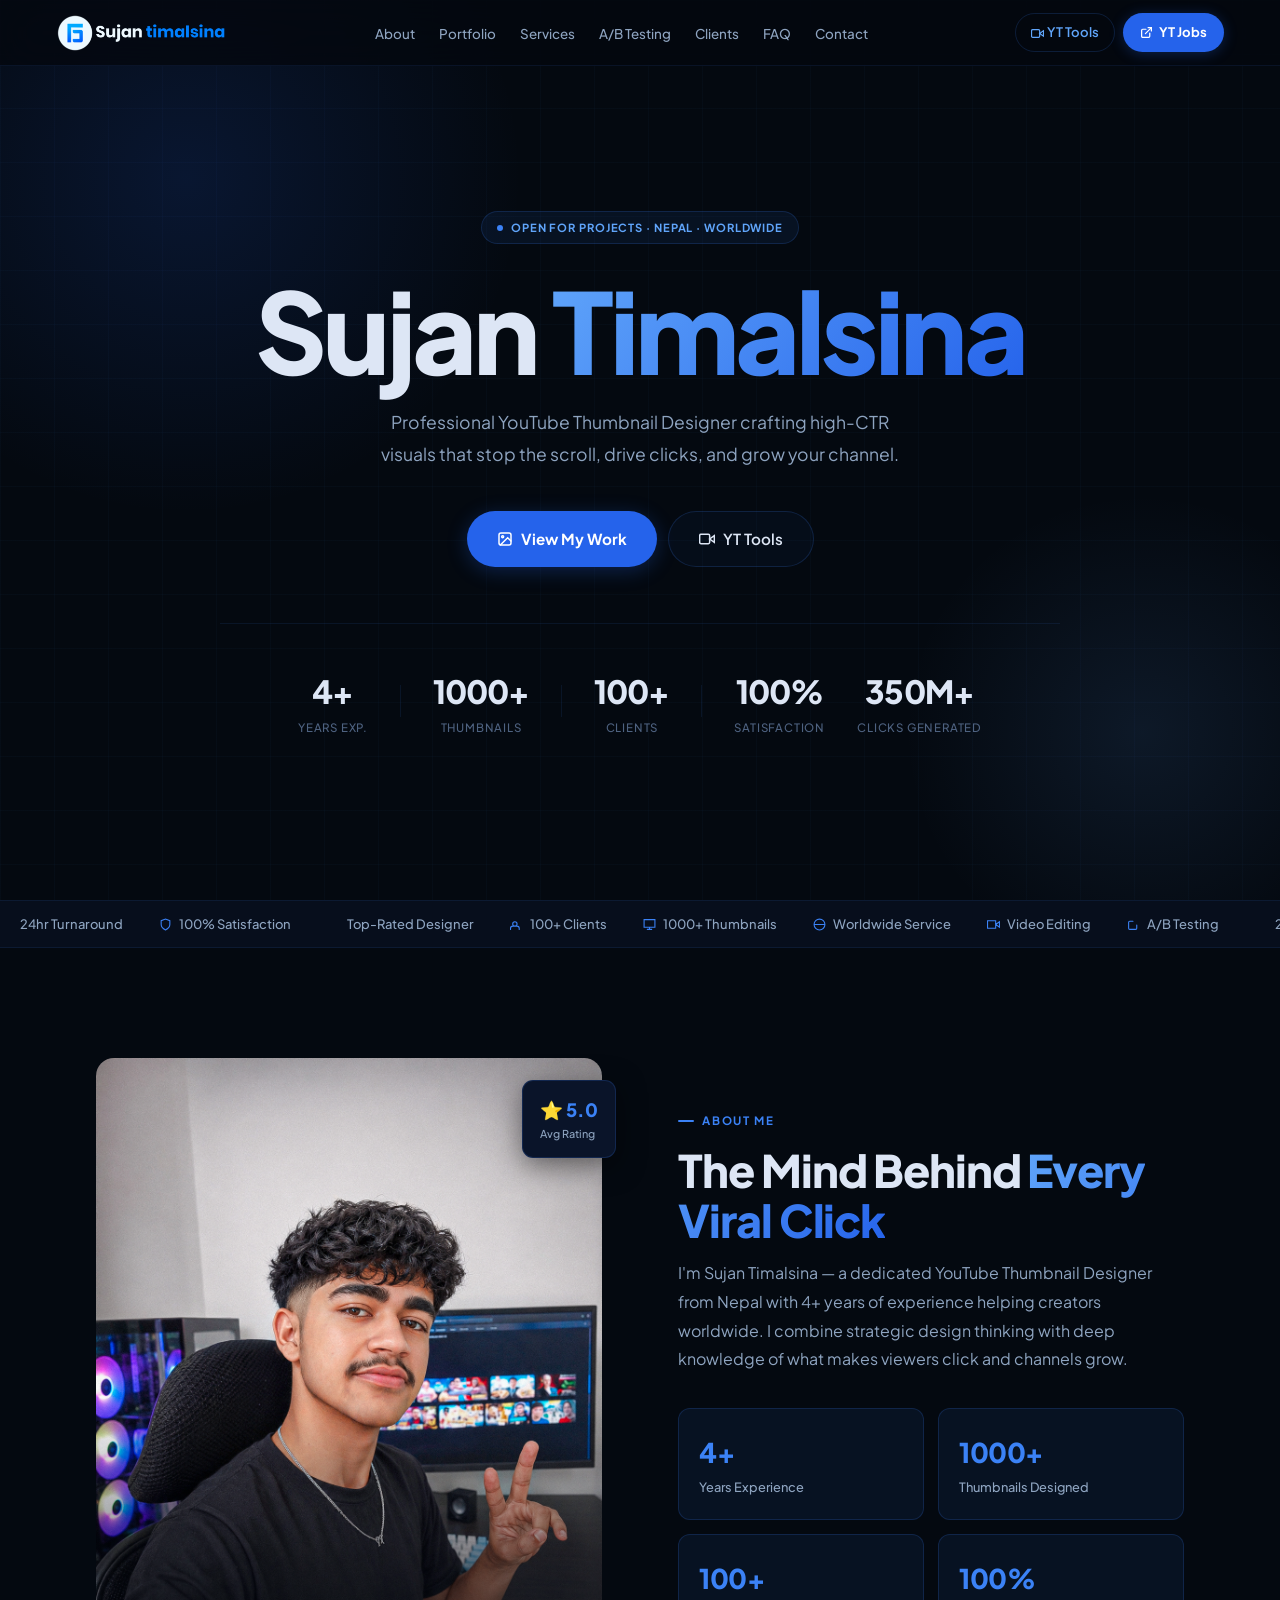
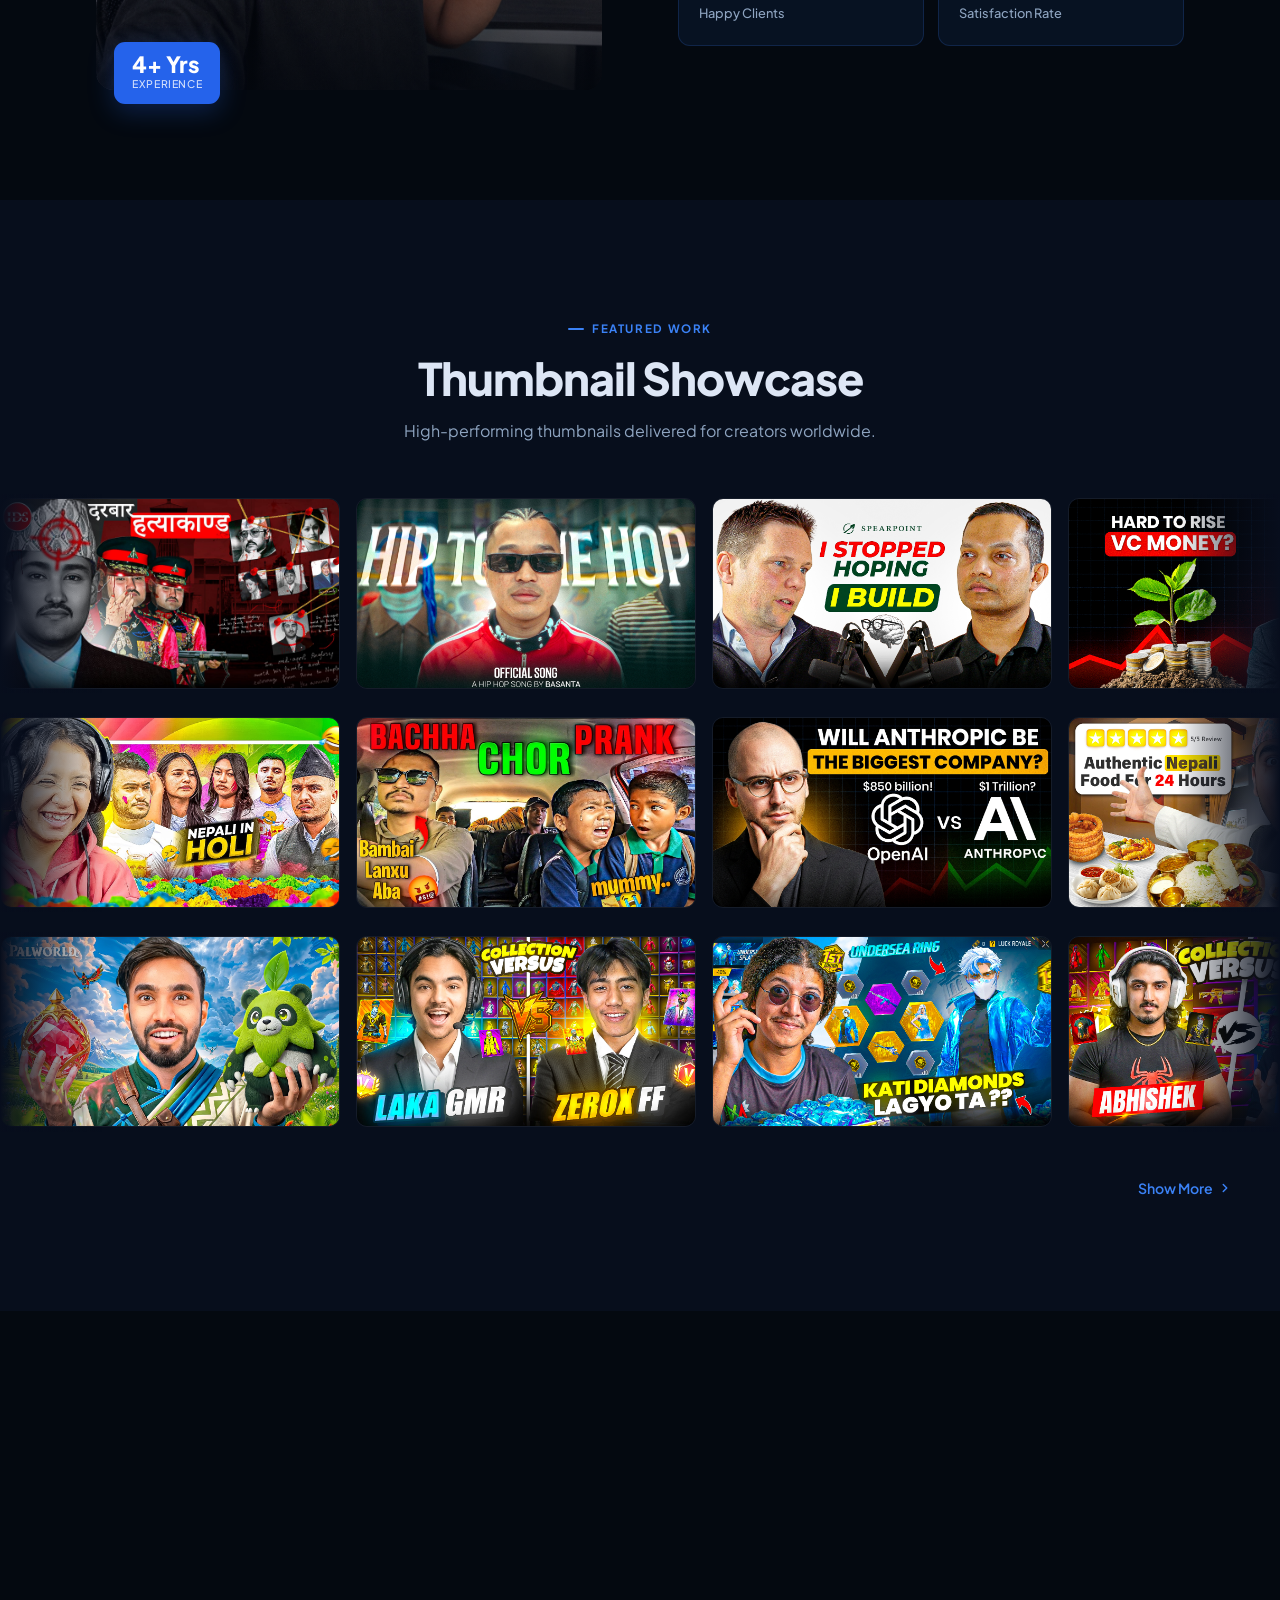
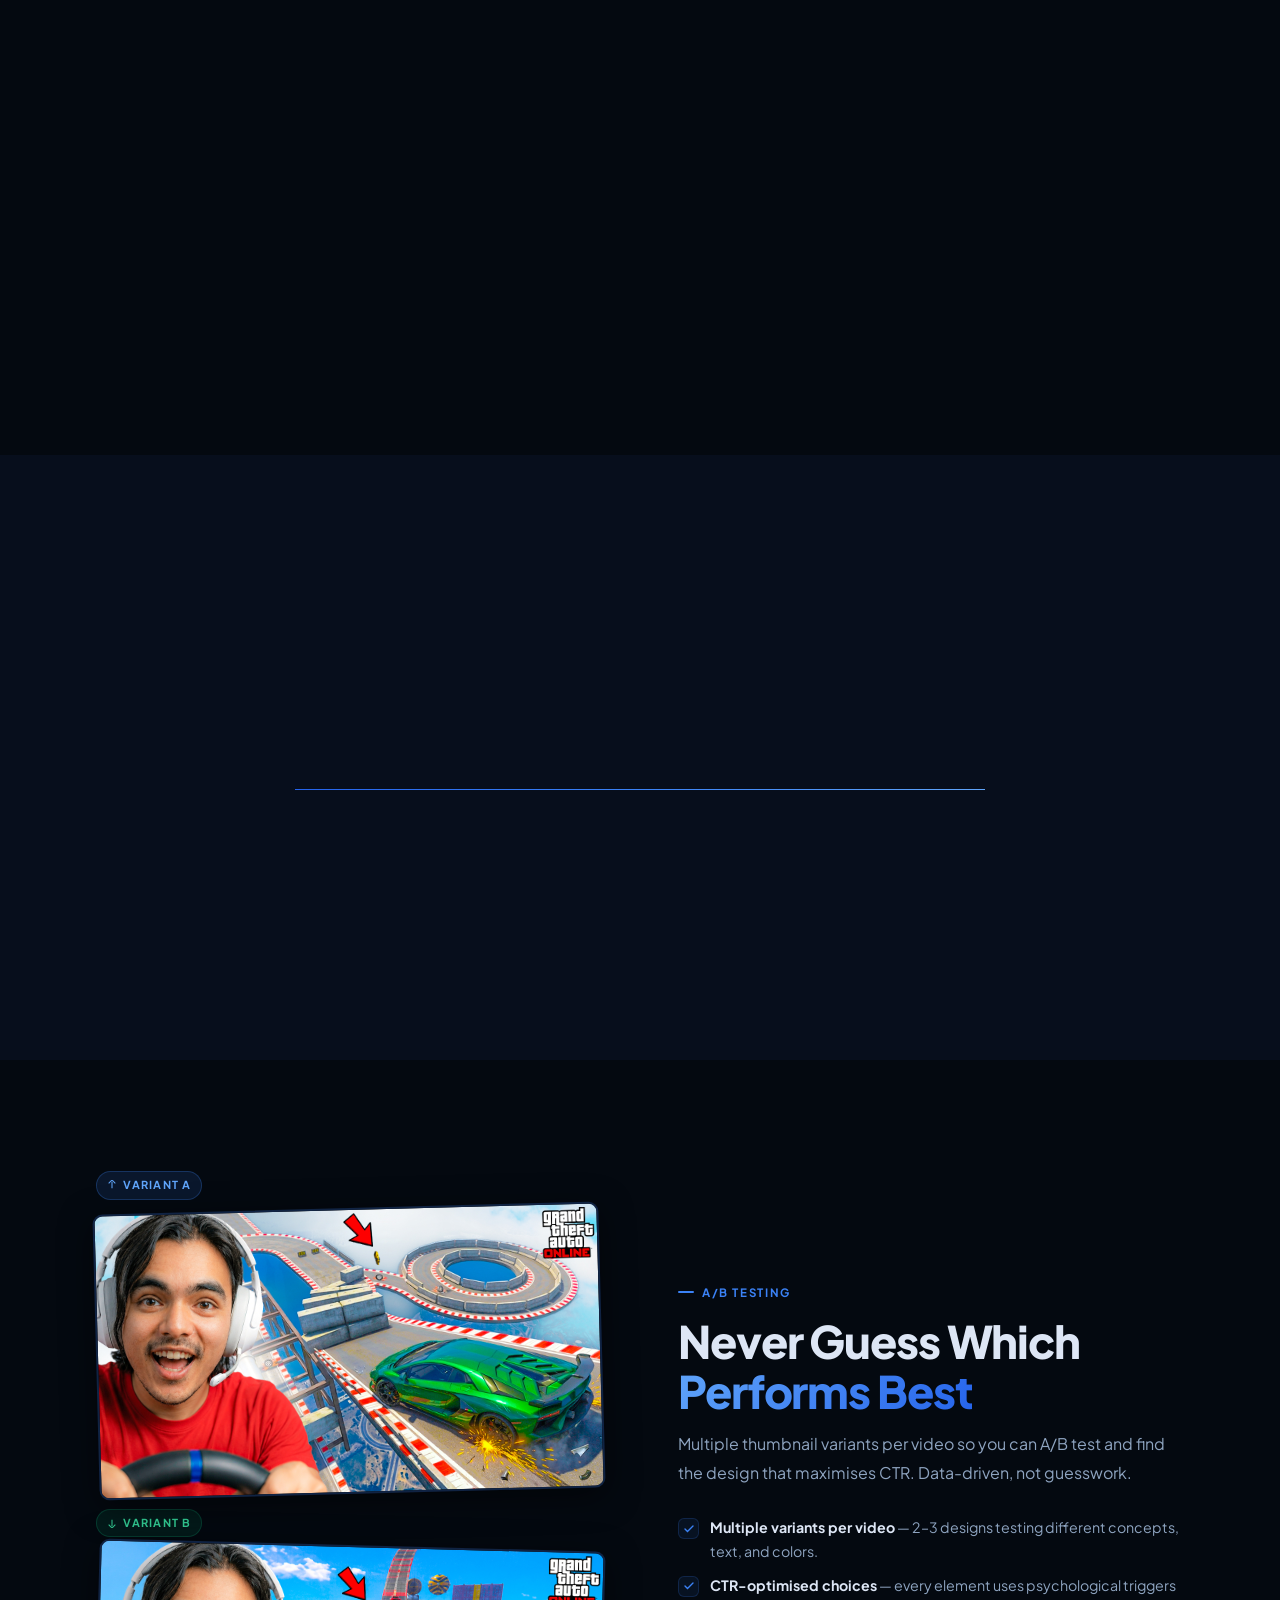
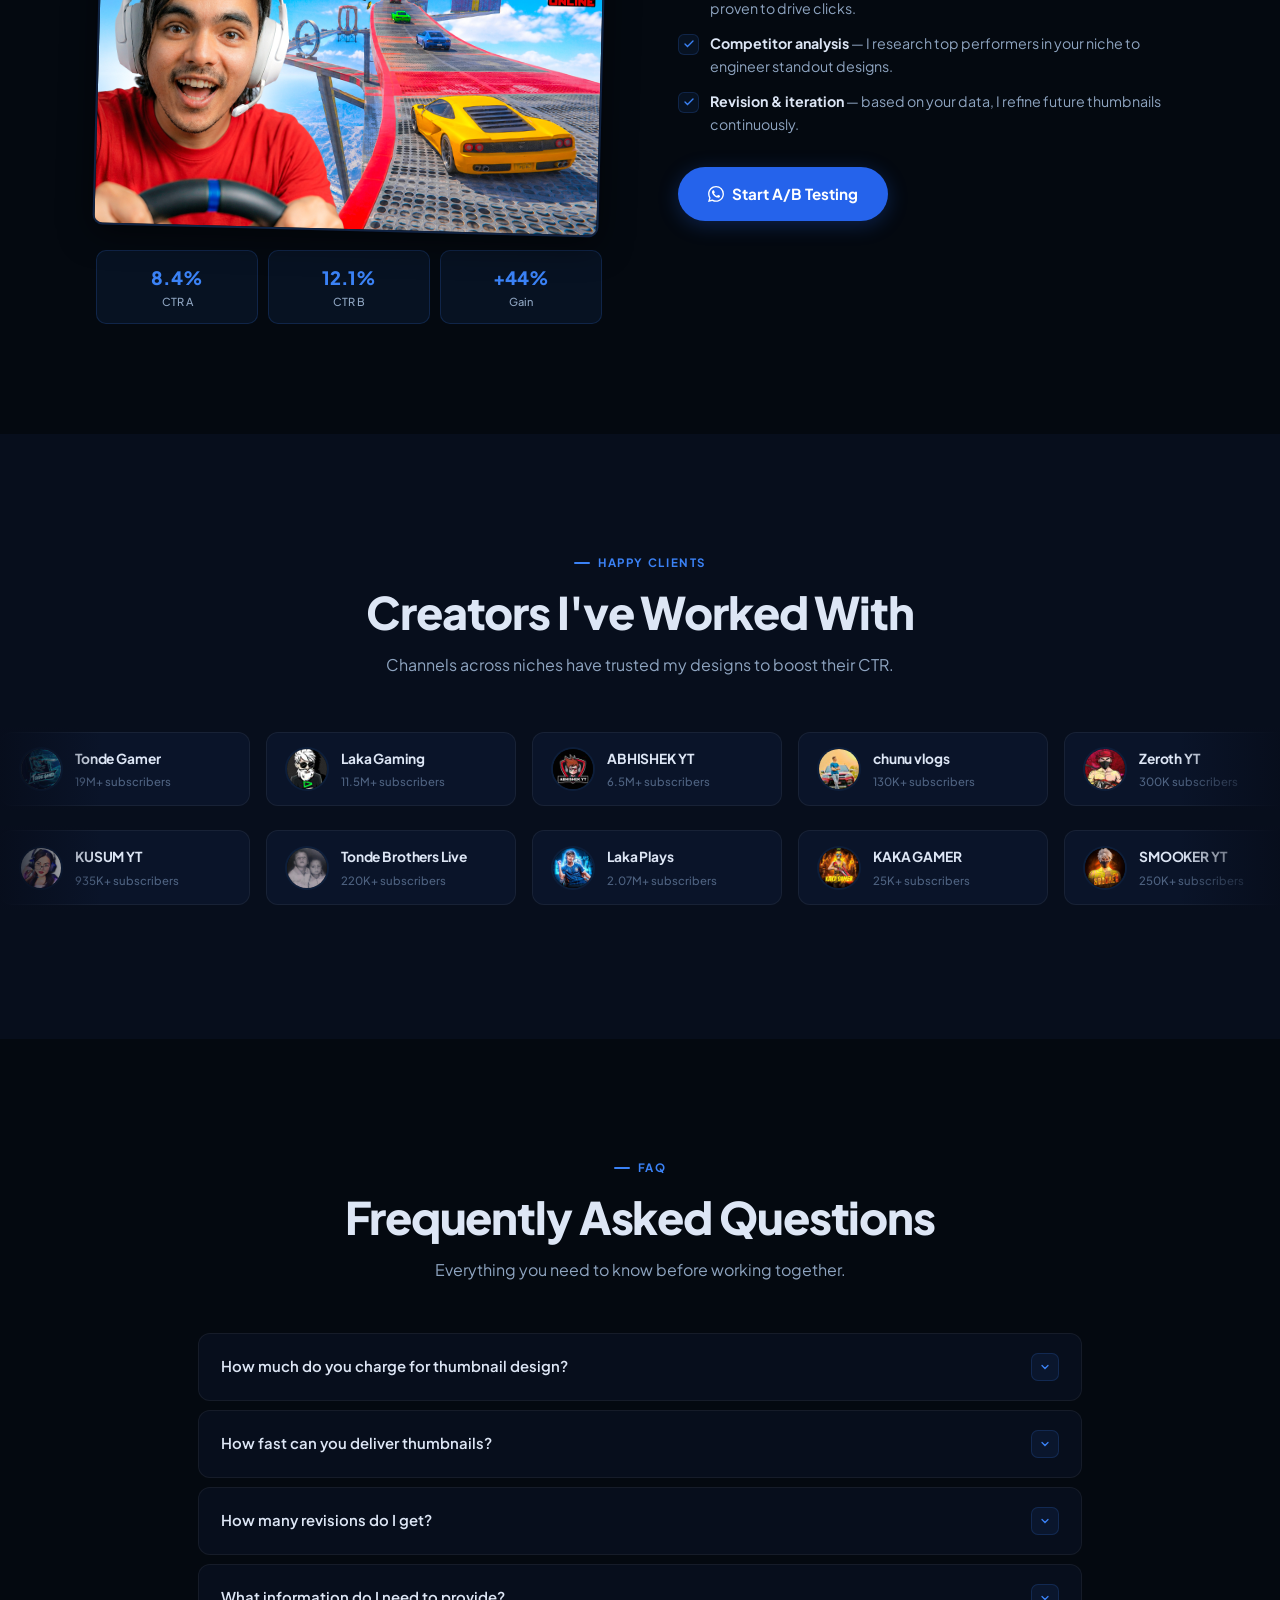
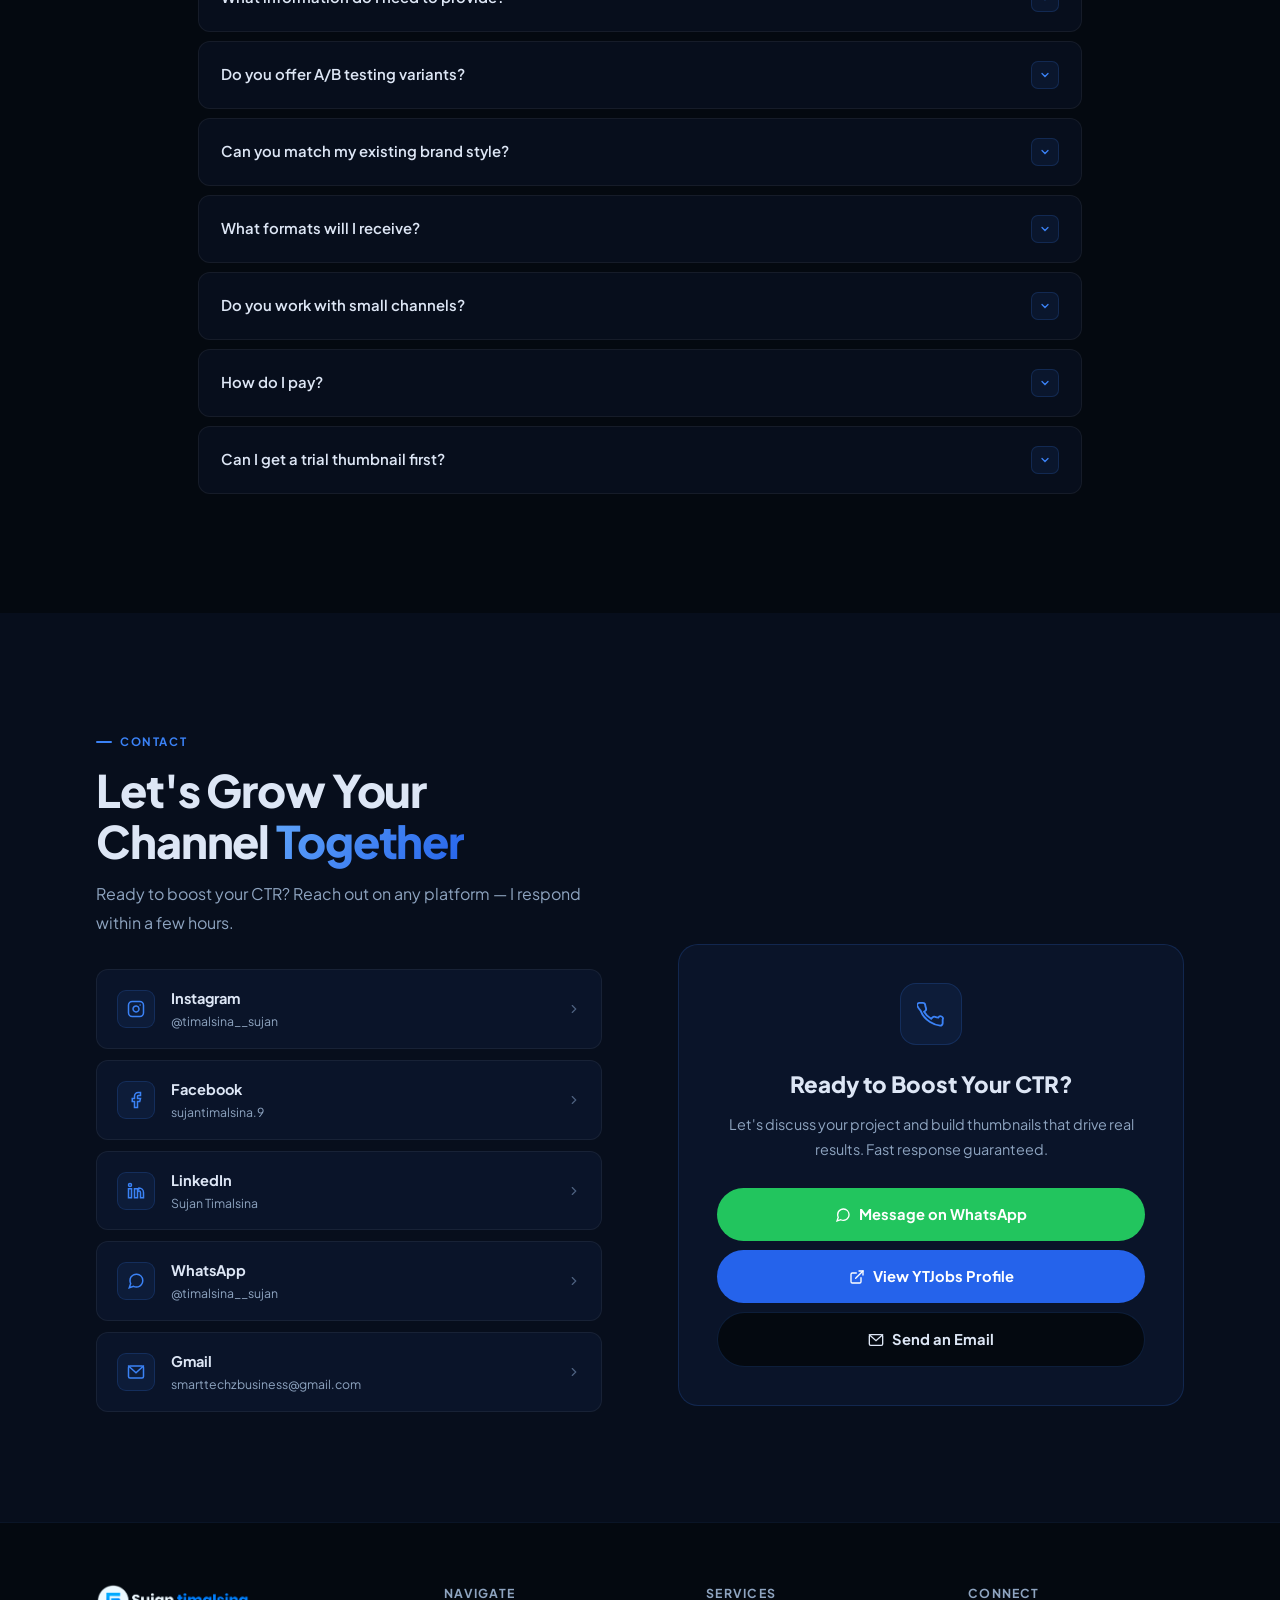
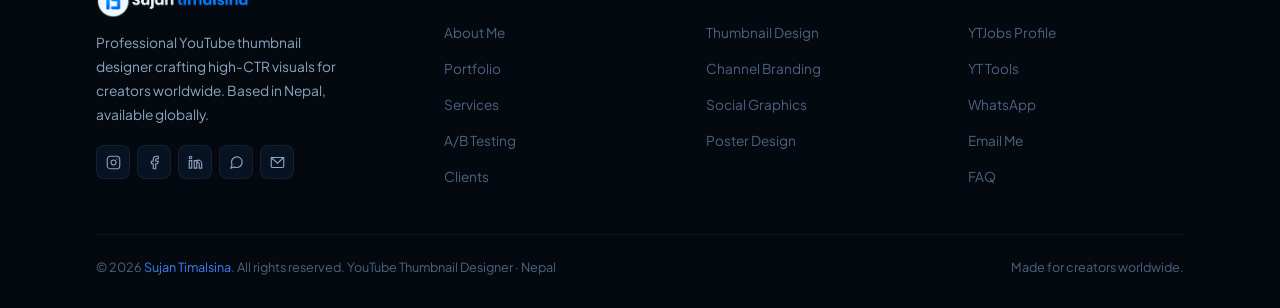
==== commit 21bd19f1: "Portfolio update" ====
--- a/index.html
+++ b/index.html
@@ -46,7 +46,7 @@
   <a href="#home" class="nl"><img src="images/logo/logo.png" alt="Sujan Timalsina"/></a>
   <ul class="nm">
     <li><a href="#about">About</a></li>
-    <li><a href="#work">Portfolio</a></li>
+    <li><a href="thumbnail-showcase.html">Portfolio</a></li>
     <li><a href="#expertise">Services</a></li>
     <li><a href="#ab">A/B Testing</a></li>
     <li><a href="#clients">Clients</a></li>
@@ -58,14 +58,14 @@
       <svg width="13" height="13" viewBox="0 0 24 24" fill="none" stroke="currentColor" stroke-width="2.2" stroke-linecap="round" style="vertical-align:middle;margin-right:3px"><polygon points="23 7 16 12 23 17 23 7"/><rect x="1" y="5" width="15" height="14" rx="2"/></svg>YT Tools
     </a>
     <a href="https://ytjobs.co/talent/vitrine/428100" target="_blank" class="n2">
-      <svg width="13" height="13" viewBox="0 0 24 24" fill="none" stroke="currentColor" stroke-width="2.3" stroke-linecap="round"><path d="M18 13v6a2 2 0 01-2 2H5a2 2 0 01-2-2V8a2 2 0 012-2h6"/><polyline points="15 3 21 3 21 9"/><line x1="10" y1="14" x2="21" y2="3"/></svg>Hire Me
+      <svg width="13" height="13" viewBox="0 0 24 24" fill="none" stroke="currentColor" stroke-width="2.3" stroke-linecap="round"><path d="M18 13v6a2 2 0 01-2 2H5a2 2 0 01-2-2V8a2 2 0 012-2h6"/><polyline points="15 3 21 3 21 9"/><line x1="10" y1="14" x2="21" y2="3"/></svg>YT Jobs
     </a>
   </div>
   <div class="bg" id="bg" onclick="tM()"><span></span><span></span><span></span></div>
 </nav>
 <div id="dr">
   <a href="#about" onclick="cM()">About</a>
-  <a href="#work" onclick="cM()">Portfolio</a>
+  <a href="thumbnail-showcase.html" onclick="cM()">Portfolio</a>
   <a href="#expertise" onclick="cM()">Services</a>
   <a href="#ab" onclick="cM()">A/B Testing</a>
   <a href="#clients" onclick="cM()">Clients</a>
@@ -74,7 +74,7 @@
   <a href="yt-tools.html" target="_blank" style="color:var(--ac2)">
     <svg width="14" height="14" viewBox="0 0 24 24" fill="none" stroke="currentColor" stroke-width="2" stroke-linecap="round" style="vertical-align:middle;margin-right:4px"><polygon points="23 7 16 12 23 17 23 7"/><rect x="1" y="5" width="15" height="14" rx="2"/></svg>YT Tools
   </a>
-  <a href="https://ytjobs.co/talent/vitrine/428100" target="_blank" class="mc">Hire Me on YTJobs</a>
+  <a href="https://ytjobs.co/talent/vitrine/428100" target="_blank" class="mc">YT Jobs</a>
 </div>
 
 <!-- HERO -->
@@ -85,7 +85,7 @@
     <h1>Sujan <span class="gr">Timalsina</span></h1>
     <p class="hs">Professional YouTube Thumbnail Designer crafting high-CTR visuals that stop the scroll, drive clicks, and grow your channel.</p>
     <div class="hbt">
-      <a href="#work" class="bp">
+      <a href="thumbnail-showcase.html" class="bp">
         <svg width="16" height="16" viewBox="0 0 24 24" fill="none" stroke="currentColor" stroke-width="2.2" stroke-linecap="round"><rect x="3" y="3" width="18" height="18" rx="3"/><circle cx="8.5" cy="8.5" r="1.5"/><polyline points="21 15 16 10 5 21"/></svg>
         View My Work
       </a>
@@ -113,6 +113,7 @@
       <div class="hn"><div class="num">100+</div><div class="lbl">Clients</div></div>
       <div class="hdv"></div>
       <div class="hn"><div class="num">100%</div><div class="lbl">Satisfaction</div></div>
+        <div class="hn"><div class="num">350M+</div><div class="lbl">Clicks Generated</div></div>
     </div>
   </div>
 </section>
@@ -161,6 +162,17 @@
     <div class="sf sfr" style="background:linear-gradient(-90deg,var(--bg2),transparent)"></div>
     <div class="str slR" id="tr2"></div>
   </div>
+  <div class="sw" style="margin-top:0">
+    <div class="sf sfl" style="background:linear-gradient(90deg,var(--bg2),transparent)"></div>
+    <div class="sf sfr" style="background:linear-gradient(-90deg,var(--bg2),transparent)"></div>
+    <div class="str slL" id="tr3"></div>
+  </div>
+  <div style="text-align:right;padding:clamp(14px,2.5vw,22px) clamp(20px,4vw,48px) 0">
+    <a href="thumbnail-showcase.html" style="display:inline-flex;align-items:center;gap:5px;font-size:clamp(.82rem,1.6vw,.88rem);font-weight:600;color:var(--ac2);text-decoration:none;transition:color .2s,gap .2s" onmouseenter="this.style.gap='8px'" onmouseleave="this.style.gap='5px'">
+      Show More
+      <svg width="14" height="14" viewBox="0 0 24 24" fill="none" stroke="currentColor" stroke-width="2.5" stroke-linecap="round" stroke-linejoin="round"><polyline points="9 18 15 12 9 6"/></svg>
+    </a>
+  </div>
 </section>
 
 <!-- EXPERTISE -->
@@ -191,10 +203,10 @@
         <div class="tgs"><span class="tg">Instagram</span><span class="tg">Facebook</span><span class="tg">Posts</span></div>
       </div>
       <div class="ec rv d3">
-        <div class="ei"><svg width="22" height="22" viewBox="0 0 24 24" fill="none" stroke="currentColor" stroke-width="1.8" stroke-linecap="round"><polygon points="23 7 16 12 23 17 23 7"/><rect x="1" y="5" width="15" height="14" rx="2"/></svg></div>
-        <h3>Video Editing</h3>
-        <p>Professional editing with dynamic cuts, motion graphics, color grading, and engaging pacing.</p>
-        <div class="tgs"><span class="tg">YouTube Edits</span><span class="tg">Motion</span><span class="tg">Grade</span></div>
+        <div class="ei"><svg width="22" height="22" viewBox="0 0 24 24" fill="none" stroke="currentColor" stroke-width="1.8" stroke-linecap="round"><rect x="2" y="3" width="20" height="18" rx="2"/><path d="M8 21h8M12 3v18M2 12h20"/></svg></div>
+        <h3>Poster Design</h3>
+        <p>Eye-catching poster designs for events, promotions, and campaigns — print-ready and digital-optimised.</p>
+        <div class="tgs"><span class="tg">Posters</span><span class="tg">Print</span><span class="tg">Events</span></div>
       </div>
     </div>
   </div>
@@ -360,7 +372,7 @@
         </div>
       </div>
       <div class="fc2"><h4>Navigate</h4><ul><li><a href="#about">About Me</a></li><li><a href="#work">Portfolio</a></li><li><a href="#expertise">Services</a></li><li><a href="#ab">A/B Testing</a></li><li><a href="#clients">Clients</a></li></ul></div>
-      <div class="fc2"><h4>Services</h4><ul><li><a href="#expertise">Thumbnail Design</a></li><li><a href="#expertise">Channel Branding</a></li><li><a href="#expertise">Social Graphics</a></li><li><a href="#expertise">Video Editing</a></li></ul></div>
+      <div class="fc2"><h4>Services</h4><ul><li><a href="#expertise">Thumbnail Design</a></li><li><a href="#expertise">Channel Branding</a></li><li><a href="#expertise">Social Graphics</a></li><li><a href="#expertise">Poster Design</a></li></ul></div>
       <div class="fc2"><h4>Connect</h4><ul><li><a href="https://ytjobs.co/talent/vitrine/428100" target="_blank">YTJobs Profile</a></li><li><a href="yt-tools.html" target="_blank">YT Tools</a></li><li><a href="https://wa.link/rbuumc" target="_blank">WhatsApp</a></li><li><a href="mailto:smarttechzbusiness@gmail.com">Email Me</a></li><li><a href="#faq">FAQ</a></li></ul></div>
     </div>
     <div class="fbt">
--- a/css/style.css
+++ b/css/style.css
@@ -1,5 +1,5 @@
 :root{
-  --bg:#04080f;--bg2:#070d1b;--bg3:#0a1428;
+  --bg:hsl(218, 58%, 4%);--bg2:hsl(222, 59%, 7%);--bg3:hsl(220, 60%, 10%);
   --ac:#2563eb;--ac2:#3b82f6;--ac3:#60a5fa;
   --glow:rgba(37,99,235,.28);--sub:rgba(59,130,246,.08);--bdr:rgba(59,130,246,.18);
   --tx:#dde6f5;--tx2:#8ea4c0;--mt:#4e6280;
@@ -104,7 +104,8 @@
 .sf{position:absolute;top:0;bottom:0;width:clamp(48px,8vw,120px);z-index:2;pointer-events:none}
 .sfl{left:0}
 .sfr{right:0}
-.str{display:flex;gap:clamp(10px,1.8vw,16px);width:max-content;padding:4px 0}
+.str{display:flex;gap:clamp(10px,1.8vw,16px);width:max-content;padding:4px 0;cursor:grab;user-select:none}
+.str:active{cursor:grabbing}
 .slL{animation:slL 40s linear infinite}
 .slR{animation:slR 46s linear infinite}
 .str:hover{animation-play-state:paused}
@@ -112,7 +113,7 @@
 @keyframes slR{from{transform:translateX(-50%)}to{transform:translateX(0)}}
 
 /* ── THUMBNAILS ── */
-.tc{flex-shrink:0;width:clamp(200px,27vw,290px);aspect-ratio:16/9;height:auto;border-radius:clamp(7px,1.2vw,11px);overflow:hidden;border:1.5px solid var(--ln2);position:relative;cursor:pointer;contain:paint}
+.tc{flex-shrink:0;width:clamp(220px,32vw,340px);aspect-ratio:16/9;height:auto;border-radius:clamp(7px,1.2vw,11px);overflow:hidden;border:1.5px solid var(--ln2);position:relative;cursor:pointer;contain:paint}
 .tc img{width:100%;height:100%;display:block;object-fit:cover;object-position:center;image-rendering:auto;transition:transform .4s;backface-visibility:hidden;-webkit-backface-visibility:hidden}
 .tc:hover img{transform:scale(1.025)}
 .tco{position:absolute;inset:0;background:linear-gradient(to top,rgba(4,8,15,.88),transparent 55%);opacity:0;transition:opacity .3s;display:flex;align-items:flex-end;padding:9px 11px}
@@ -167,7 +168,7 @@
 .clg-subs{font-size:clamp(.63rem,1.2vw,.71rem);color:var(--mt);font-weight:500;margin-top:2px;white-space:nowrap}
 
 /* ── FAQ ── */
-.fqw{max-width:760px;margin:0 auto}
+.fqw{width:min(100%,900px);max-width:900px;margin:0 auto;padding:0 8px}
 .fqi{background:var(--bg2);border:1px solid var(--ln2);border-radius:var(--r);overflow:hidden;margin-bottom:9px;transition:border-color .3s}
 .fqi.op{border-color:var(--bdr)}
 .fqq{display:flex;align-items:center;justify-content:space-between;gap:14px;padding:clamp(15px,2.5vw,19px) clamp(15px,3vw,22px);cursor:pointer;user-select:none}
@@ -228,6 +229,7 @@
   .aimg-col{max-width:min(340px,78vw);margin:0 auto}
   .fc{display:none}
   .pss{grid-template-columns:1fr;gap:22px}.pss::before{display:none}
+  .fqw{padding:0 4px}
 }
-@media(max-width:680px){.exg{grid-template-columns:1fr 1fr}.hdv{display:none}.hst{gap:clamp(12px,4vw,20px)}.fg{grid-template-columns:1fr}}
-@media(max-width:480px){.exg{grid-template-columns:1fr}.kg{grid-template-columns:1fr 1fr}.hbt{flex-direction:column;align-items:center}}+@media(max-width:680px){.exg{grid-template-columns:1fr 1fr}.hdv{display:none}.hst{gap:clamp(12px,4vw,20px)}.fg{grid-template-columns:1fr}.fqw{width:min(100%,100%);padding:0 2px}}
+@media(max-width:480px){.exg{grid-template-columns:1fr}.kg{grid-template-columns:1fr 1fr}.hbt{flex-direction:column;align-items:center}.ctb{margin-top:clamp(32px,5vw,64px)}.fqw{padding:0}}
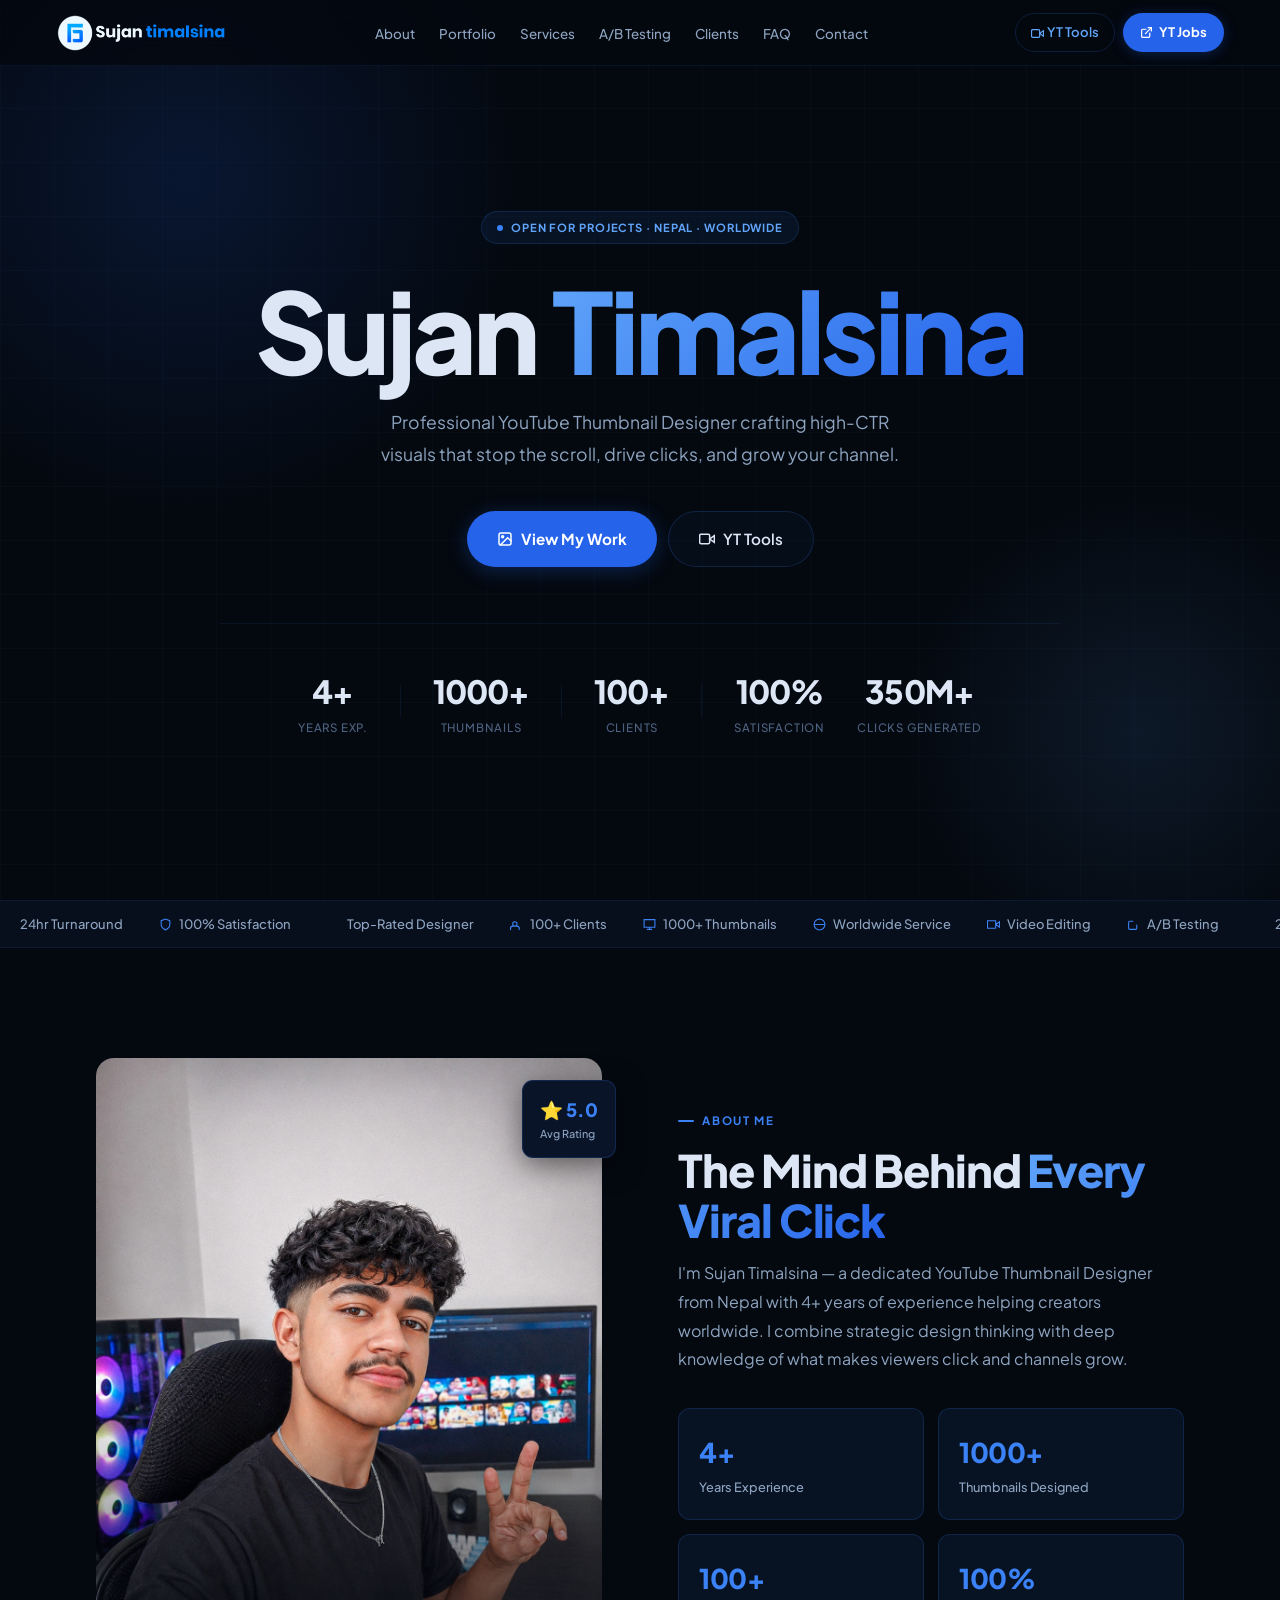
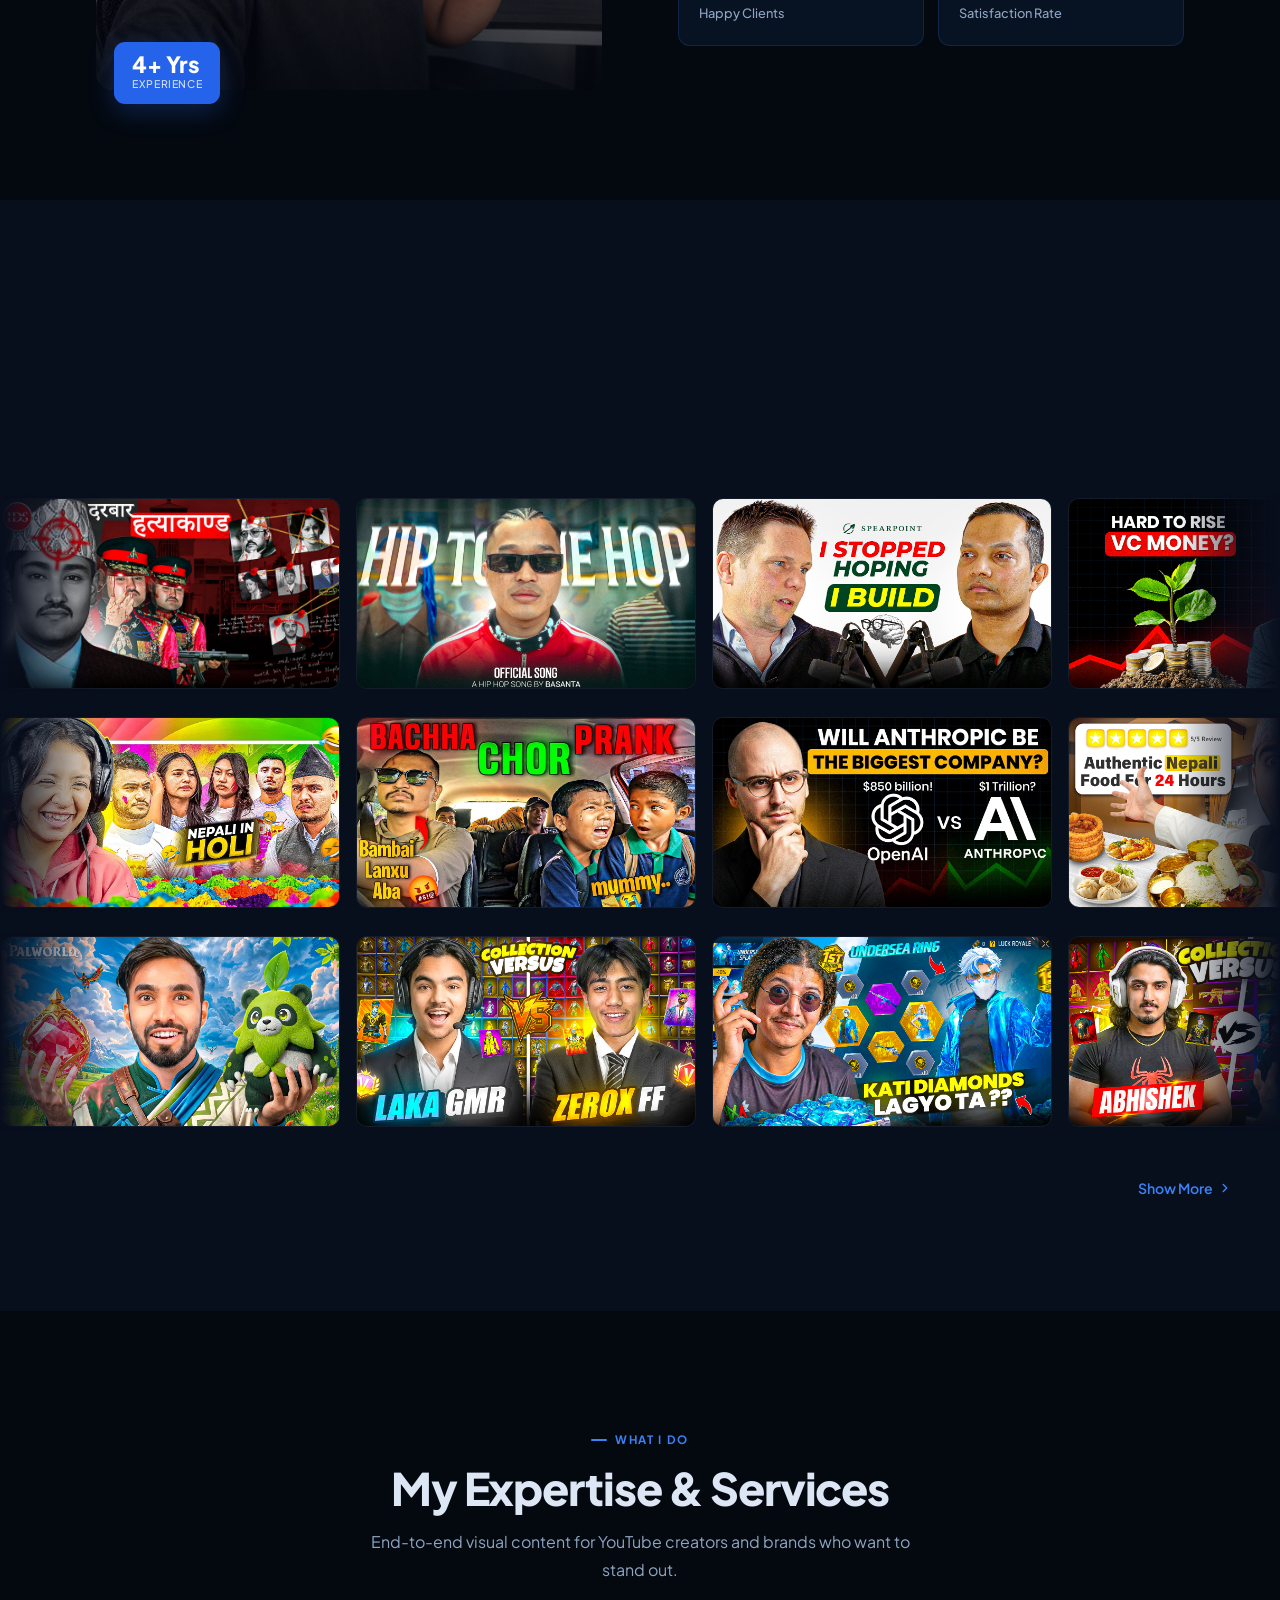
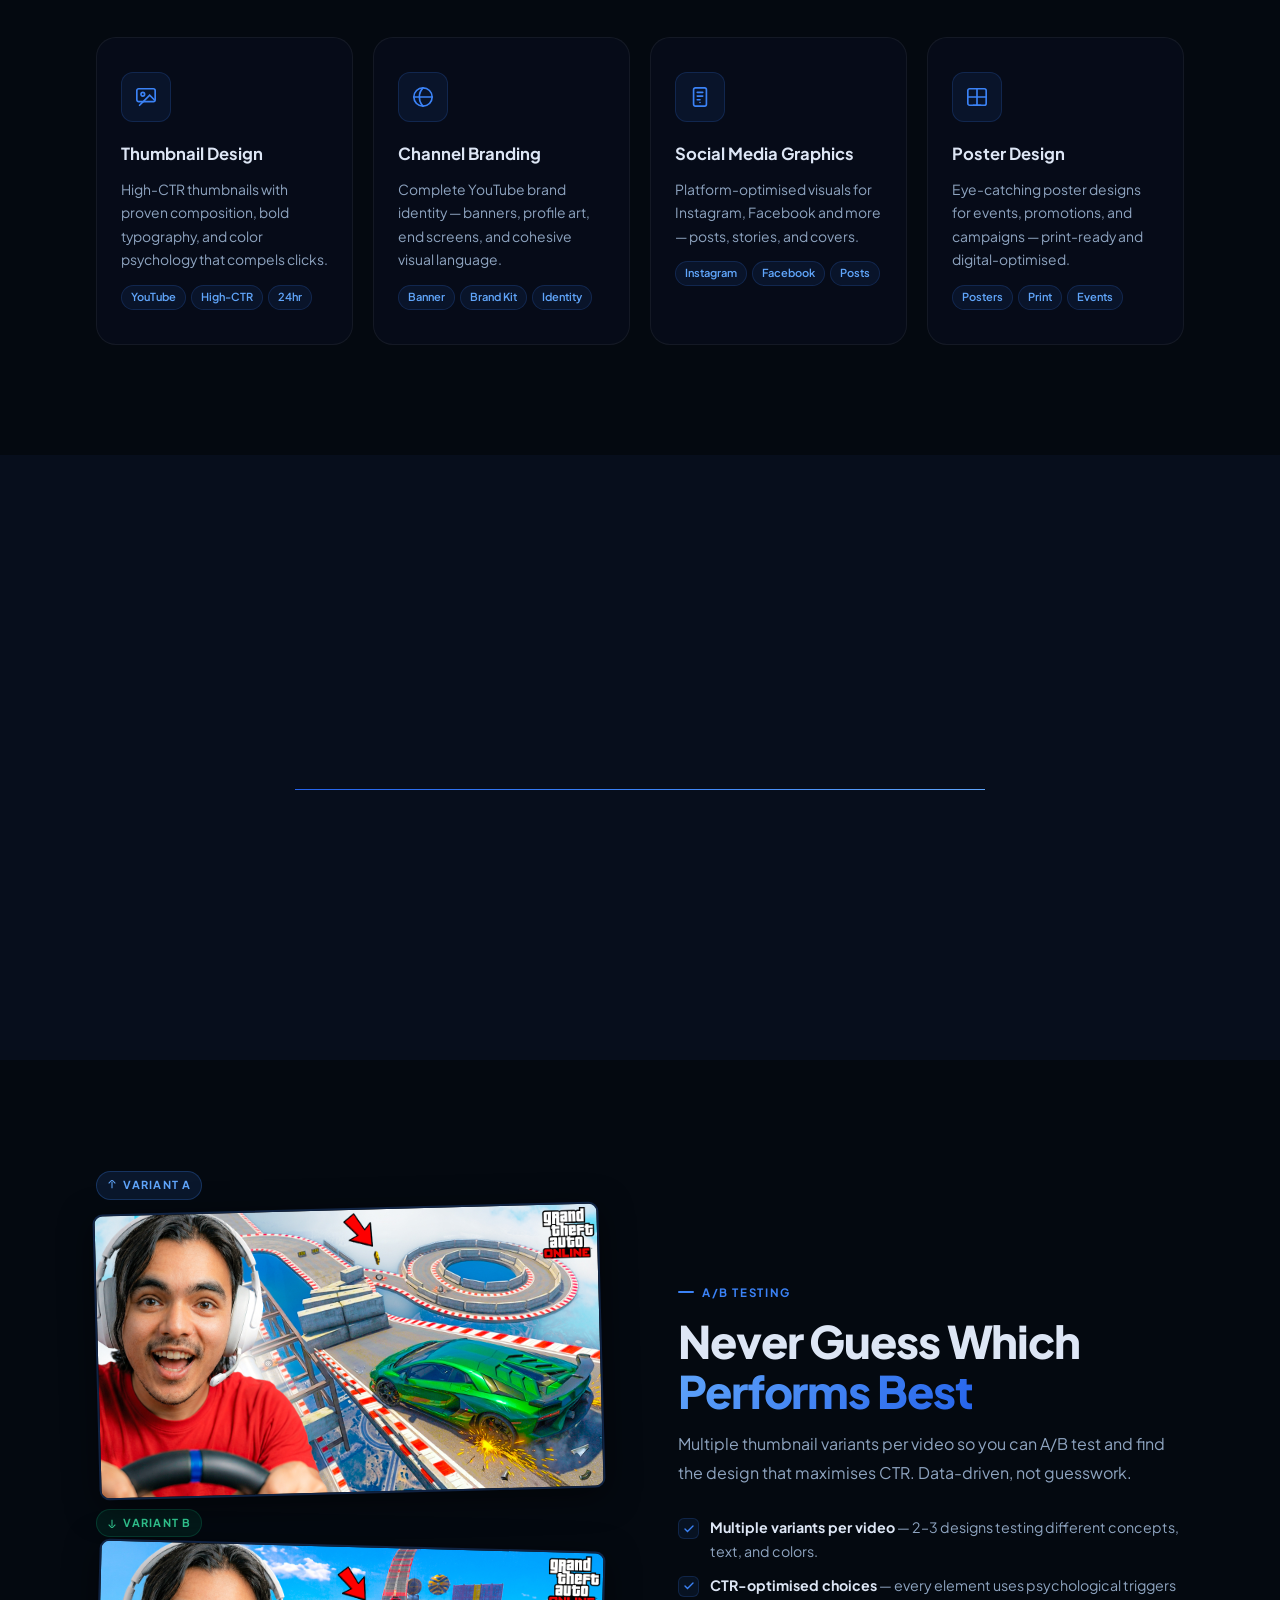
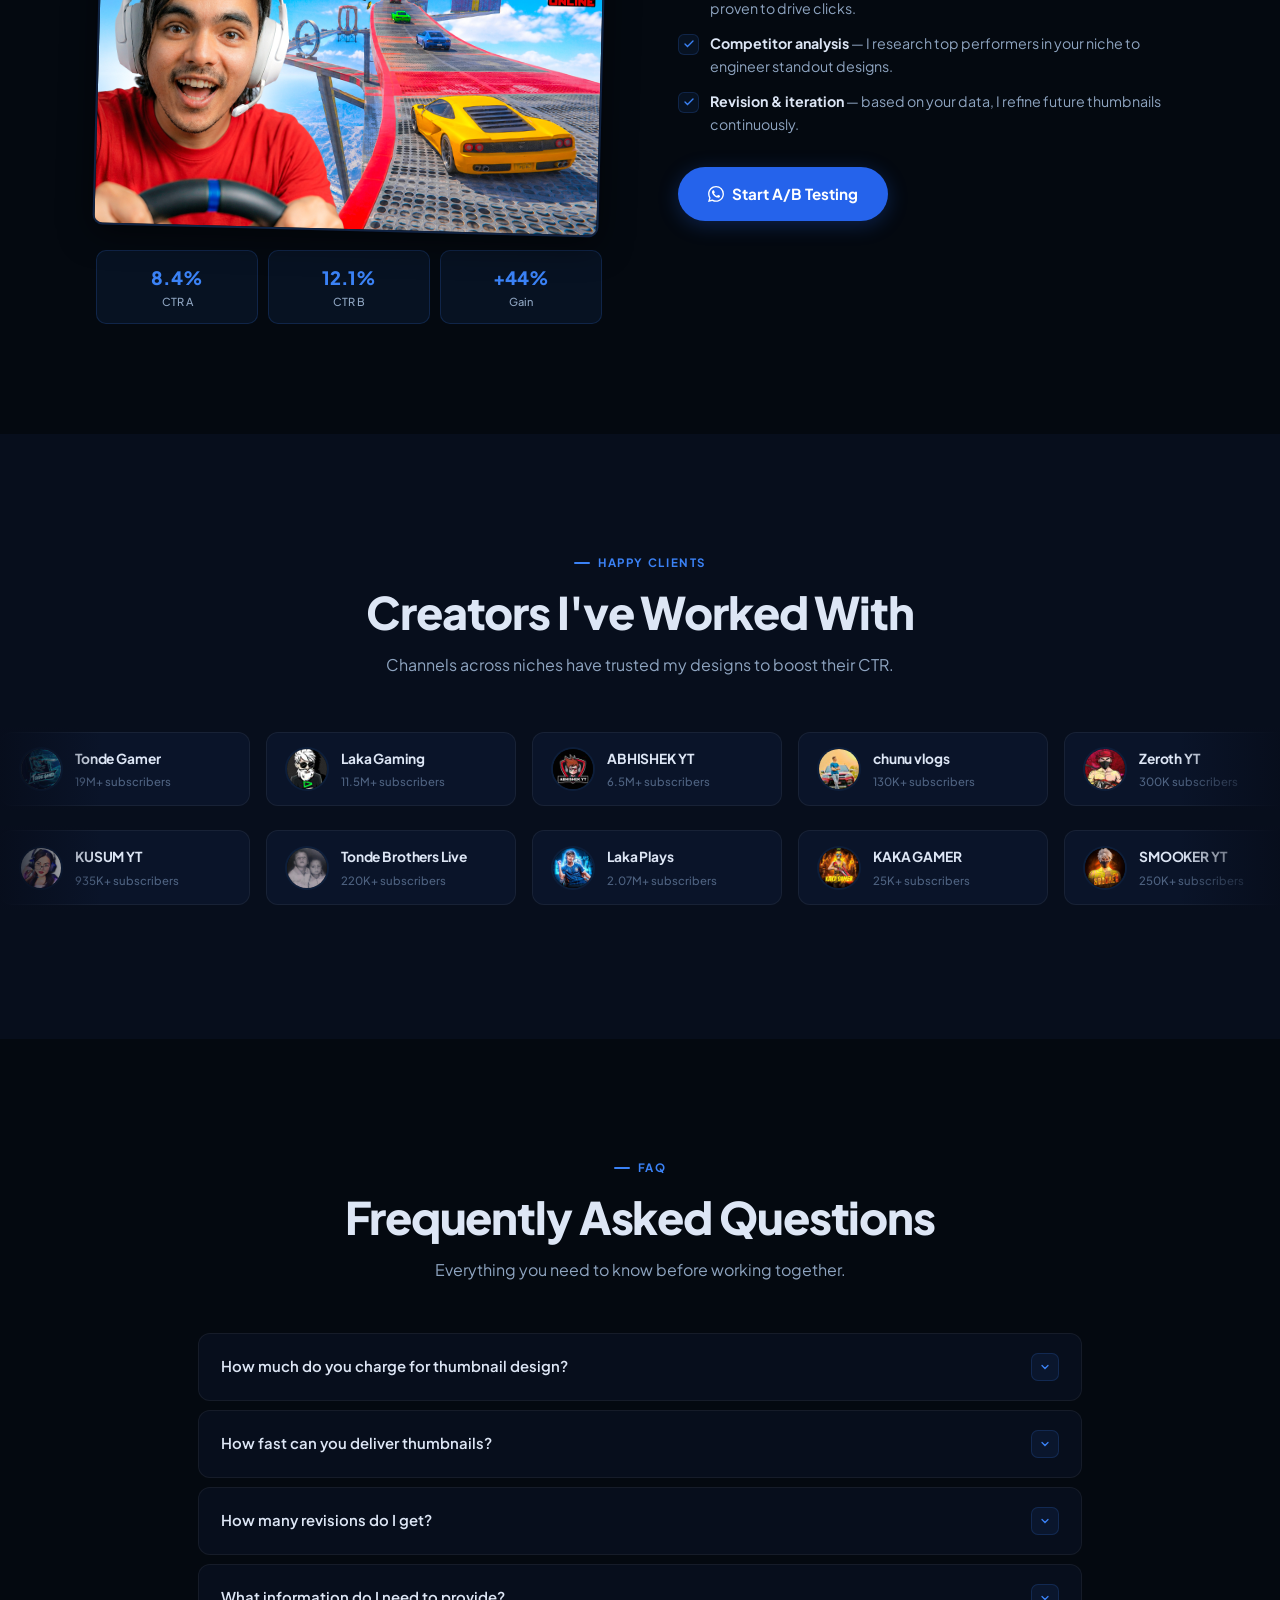
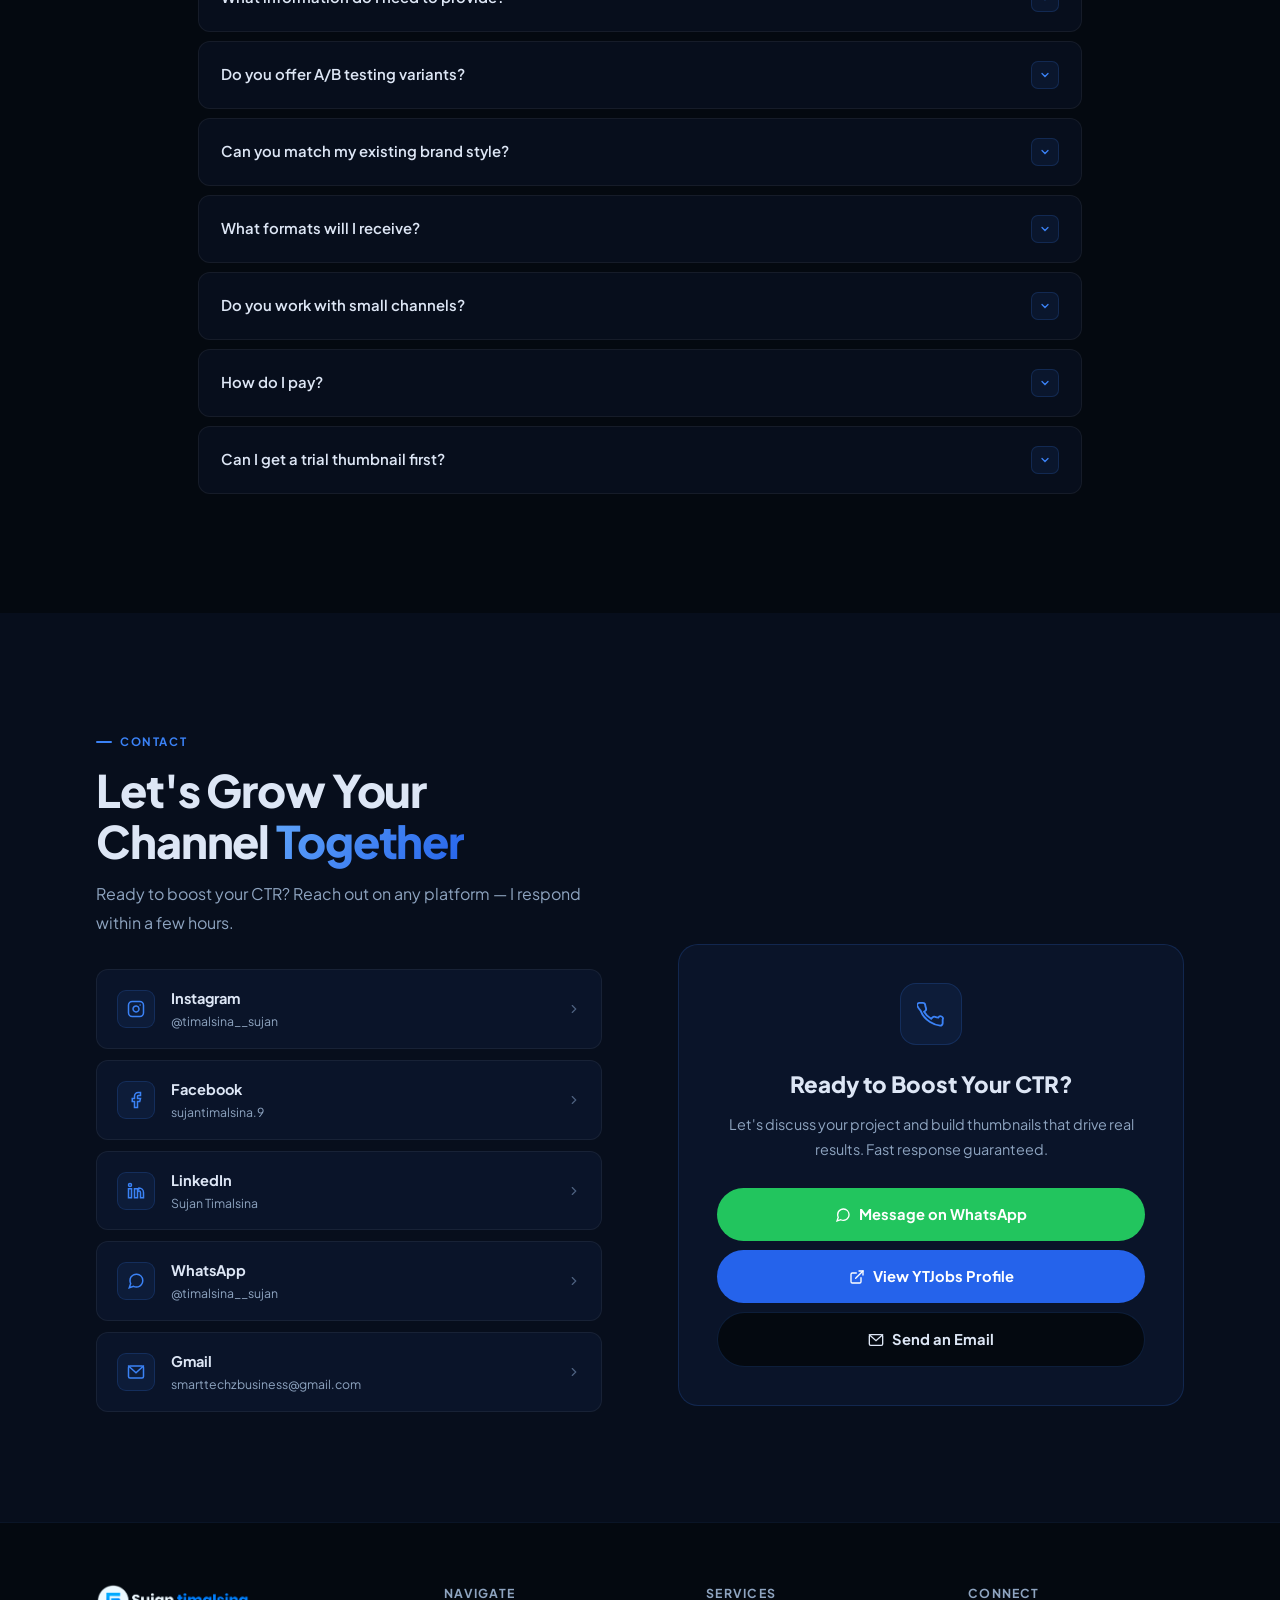
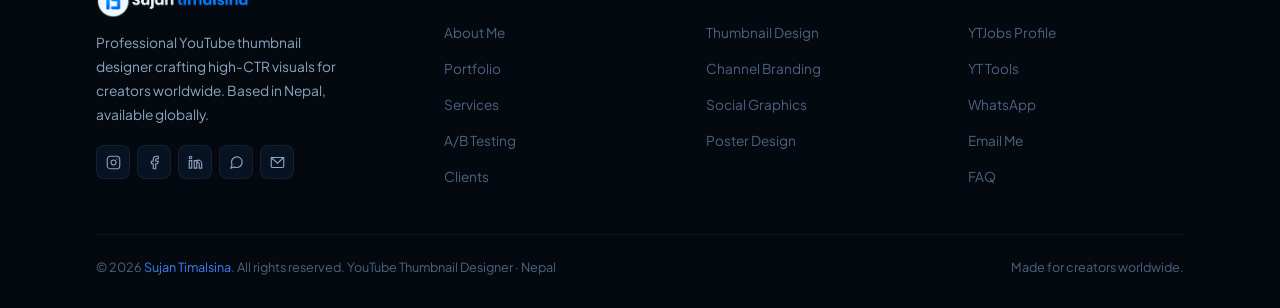
==== commit 017177c9: "Replace profile picture format from JPG to WEBP" ====
--- a/index.html
+++ b/index.html
@@ -126,7 +126,7 @@
   <div class="w">
     <div class="ag">
       <div class="rv aimg-col" style="position:relative">
-        <div class="aif"><img src="images/pp.jpg" alt="Sujan Timalsina"/></div>
+        <div class="aif"><img src="images/pp.webp" alt="Sujan Timalsina"/></div>
         <div class="eb"><div class="big">4+ Yrs</div><div class="sm">Experience</div></div>
         <div class="fc"><div class="fv">⭐ 5.0</div><div class="fk">Avg Rating</div></div>
       </div>
@@ -383,4 +383,4 @@
 </footer>
 <script src="js/script.js"></script>
 </body>
-</html>+</html>
